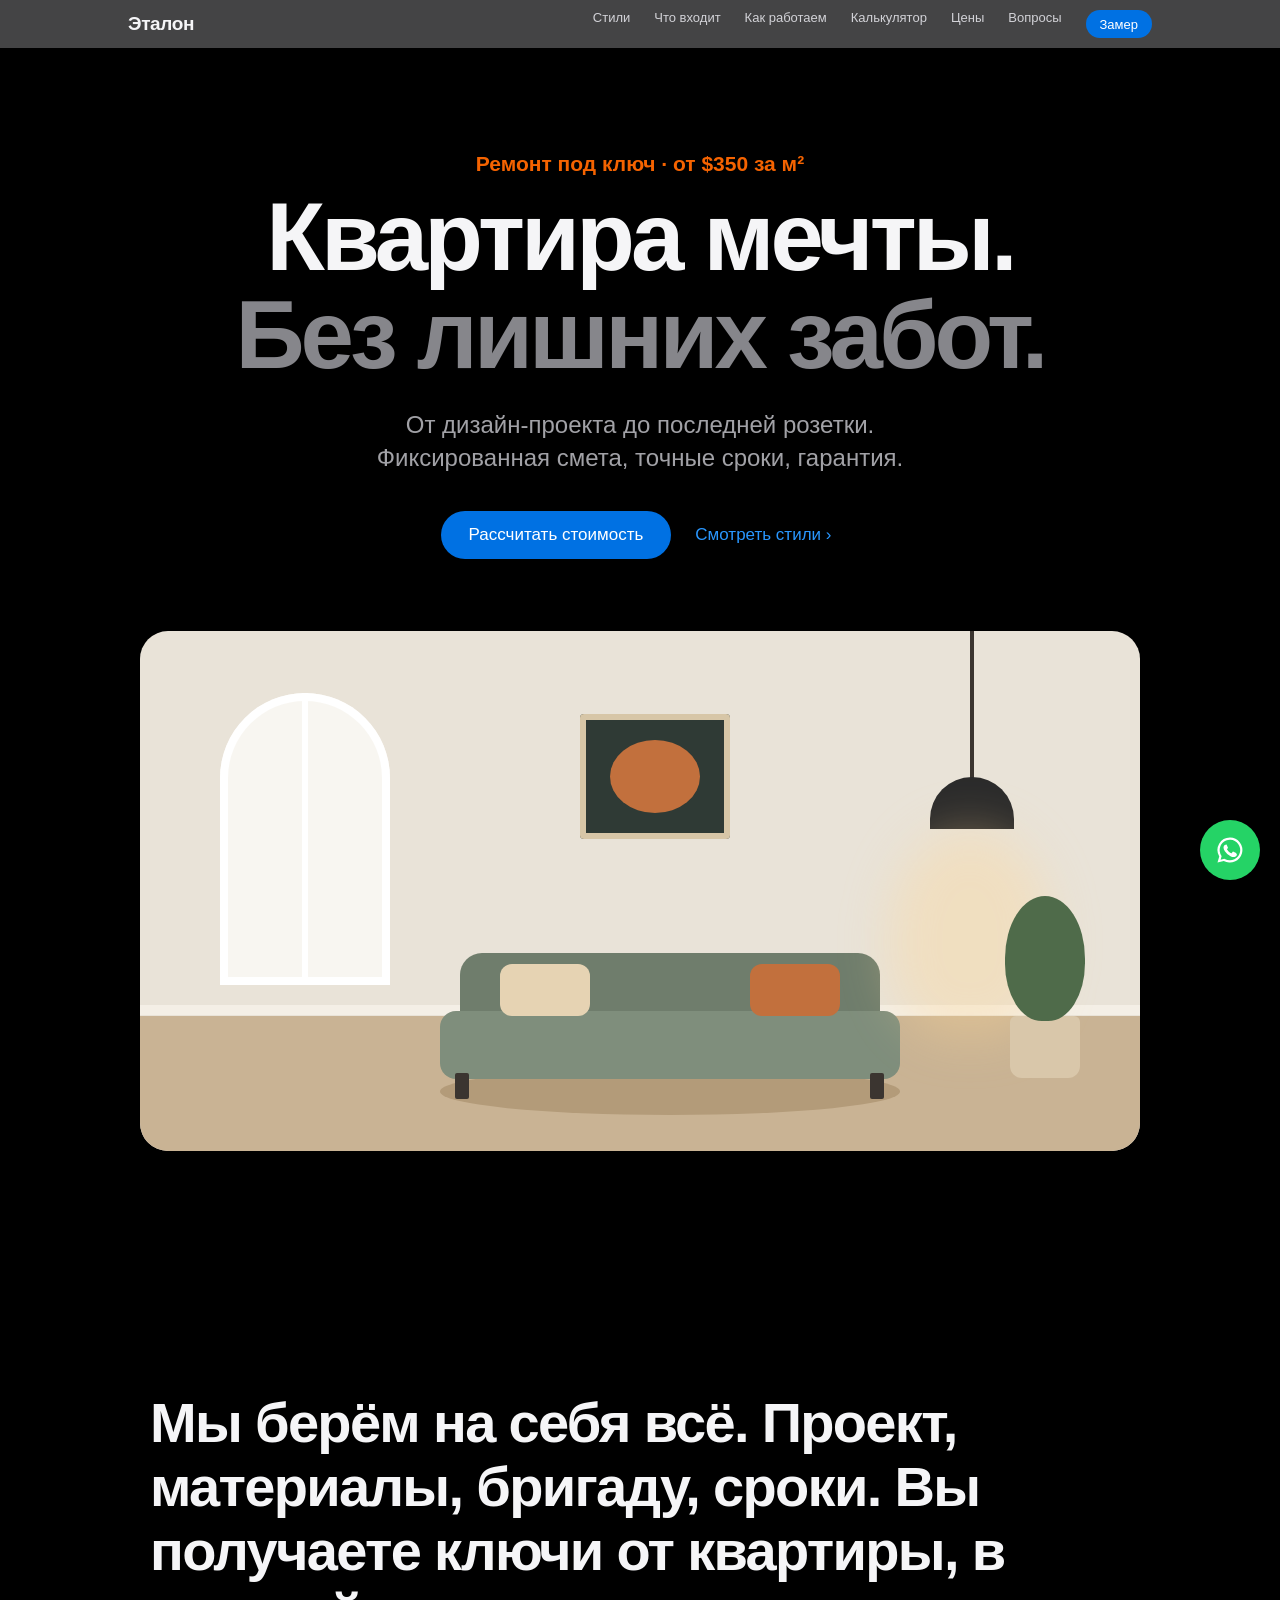
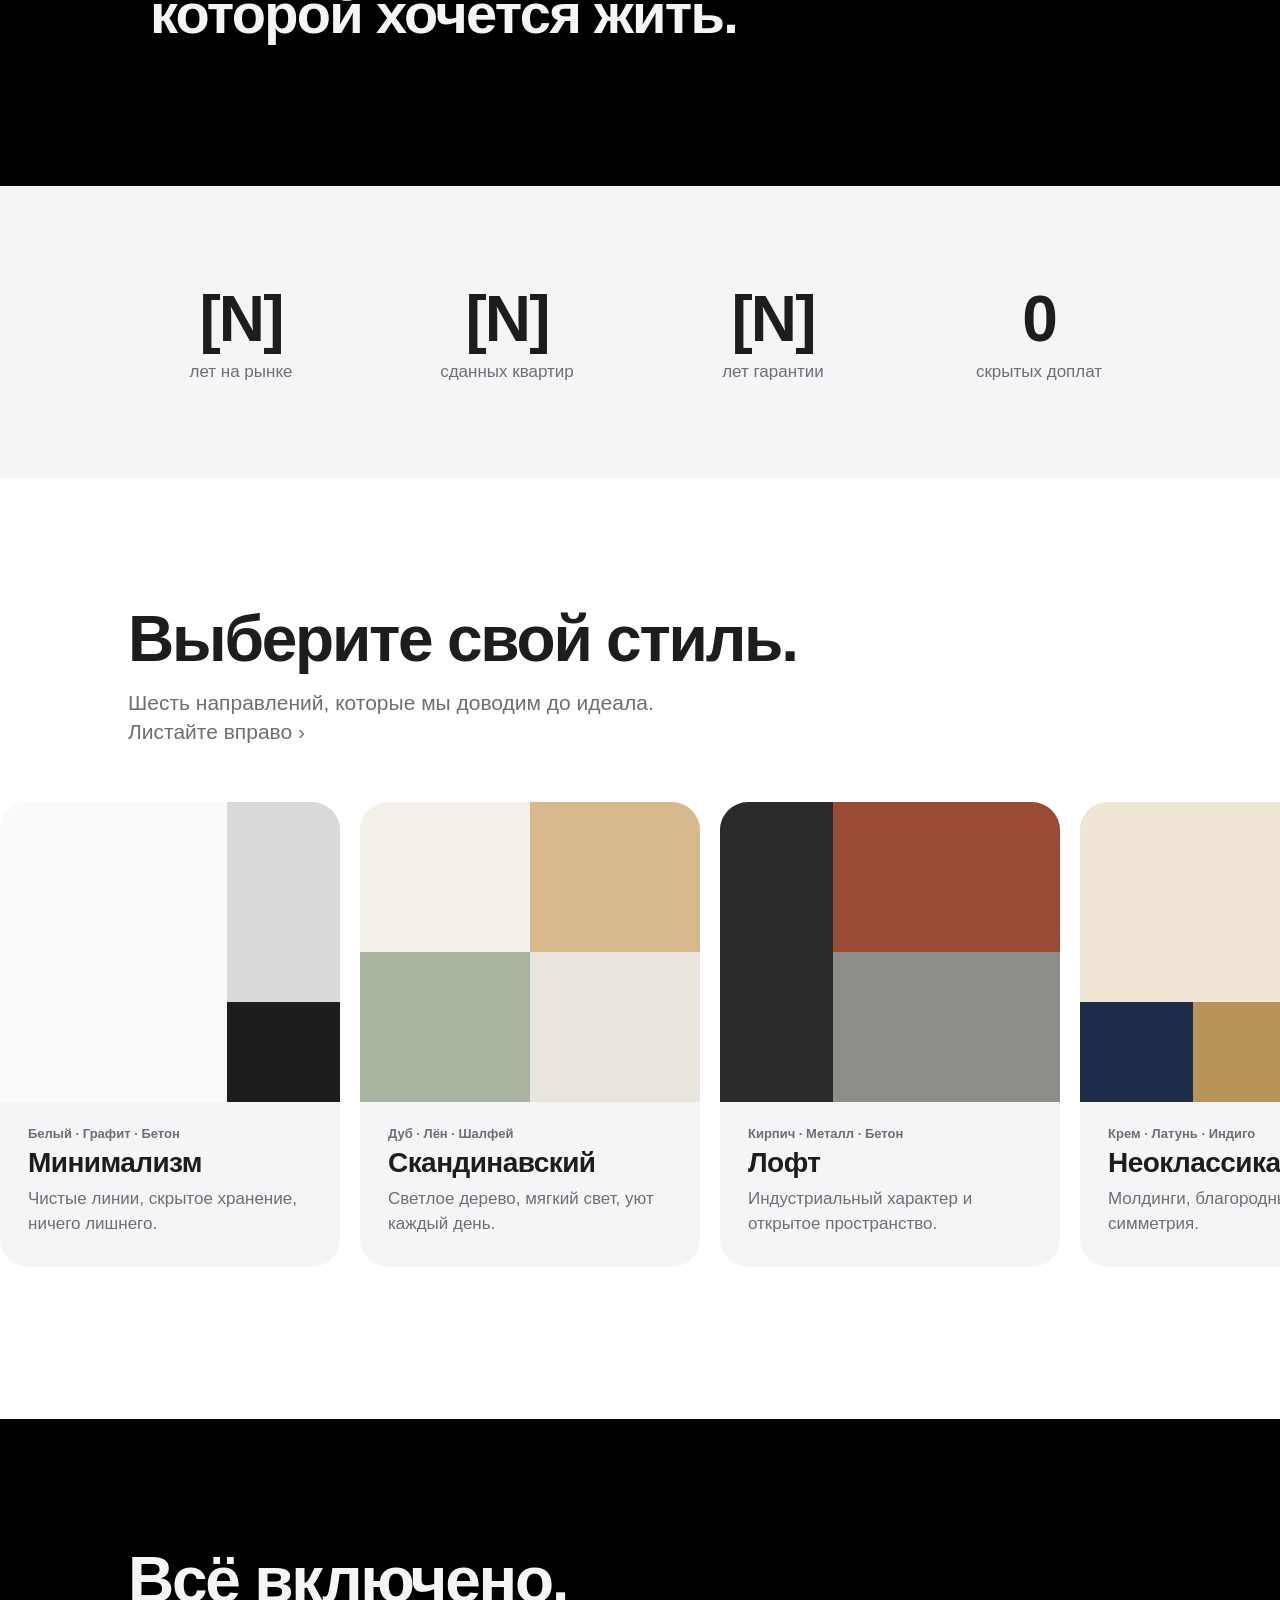
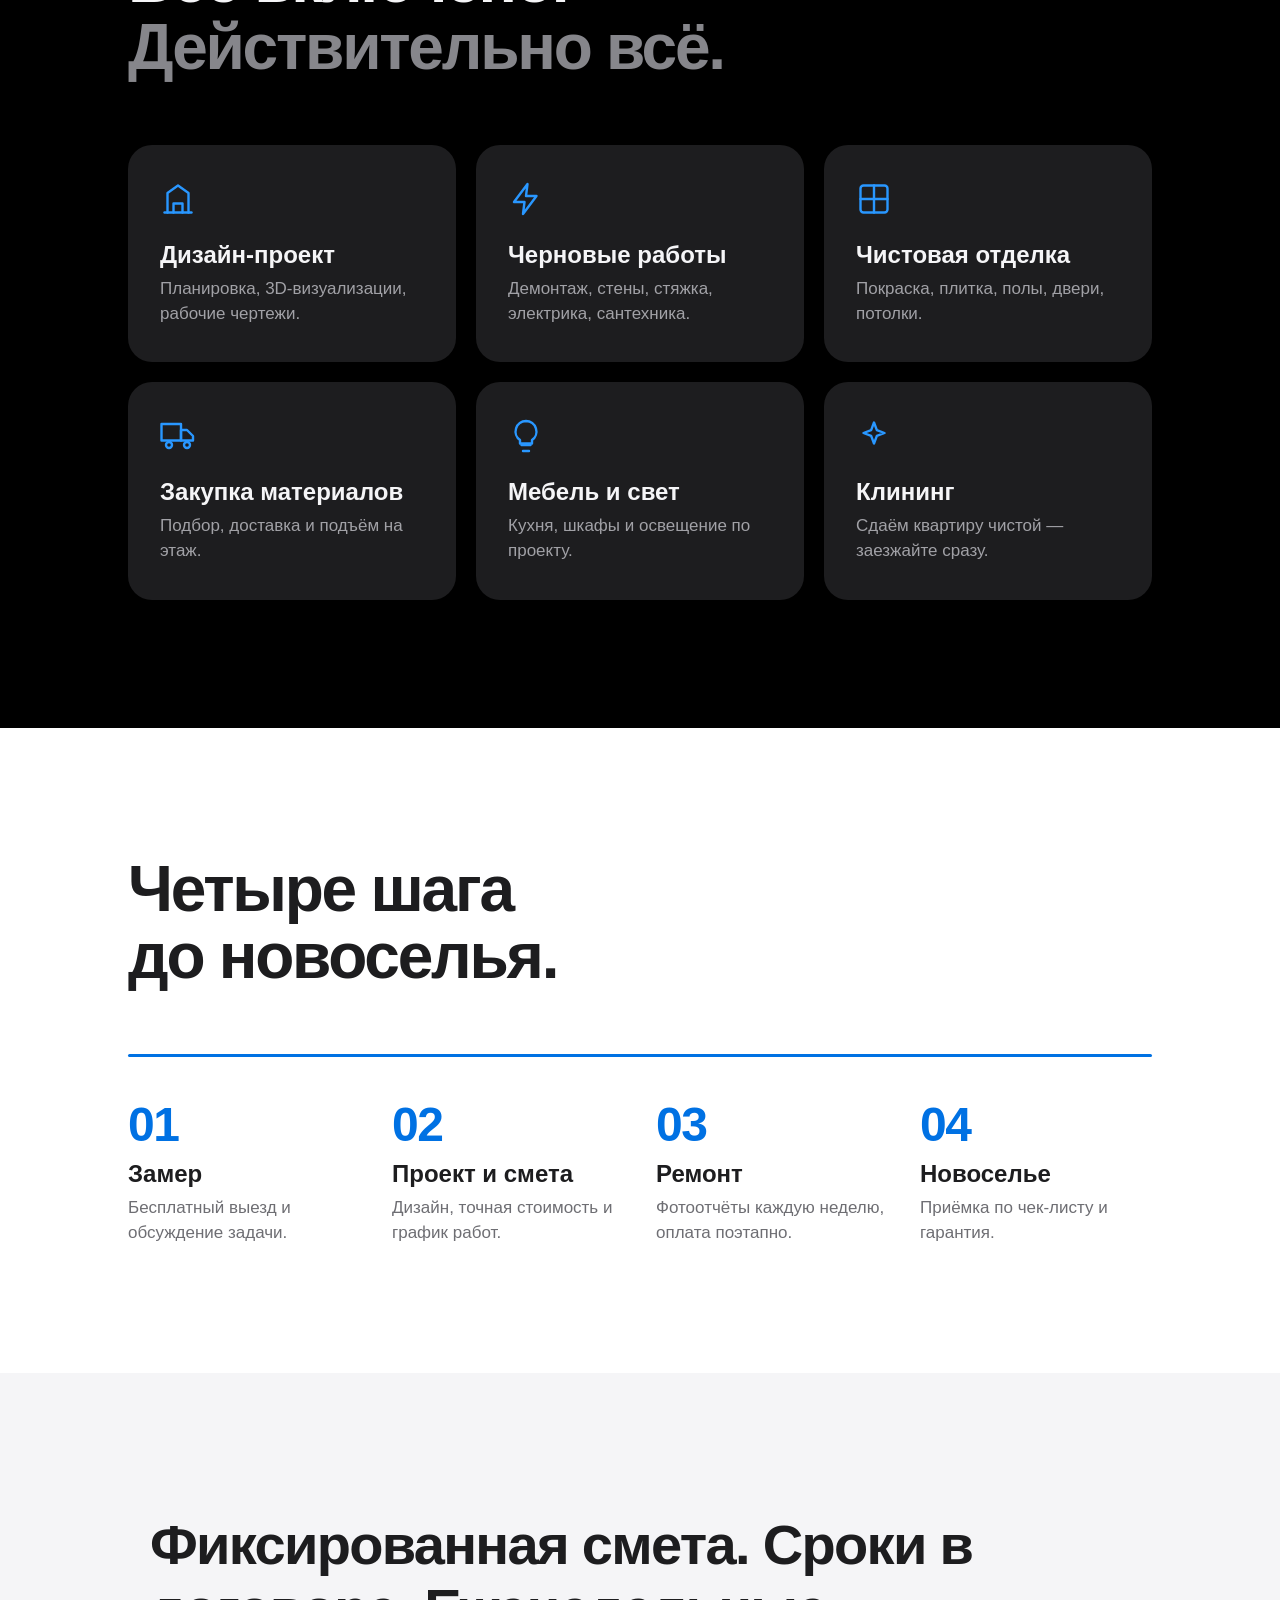
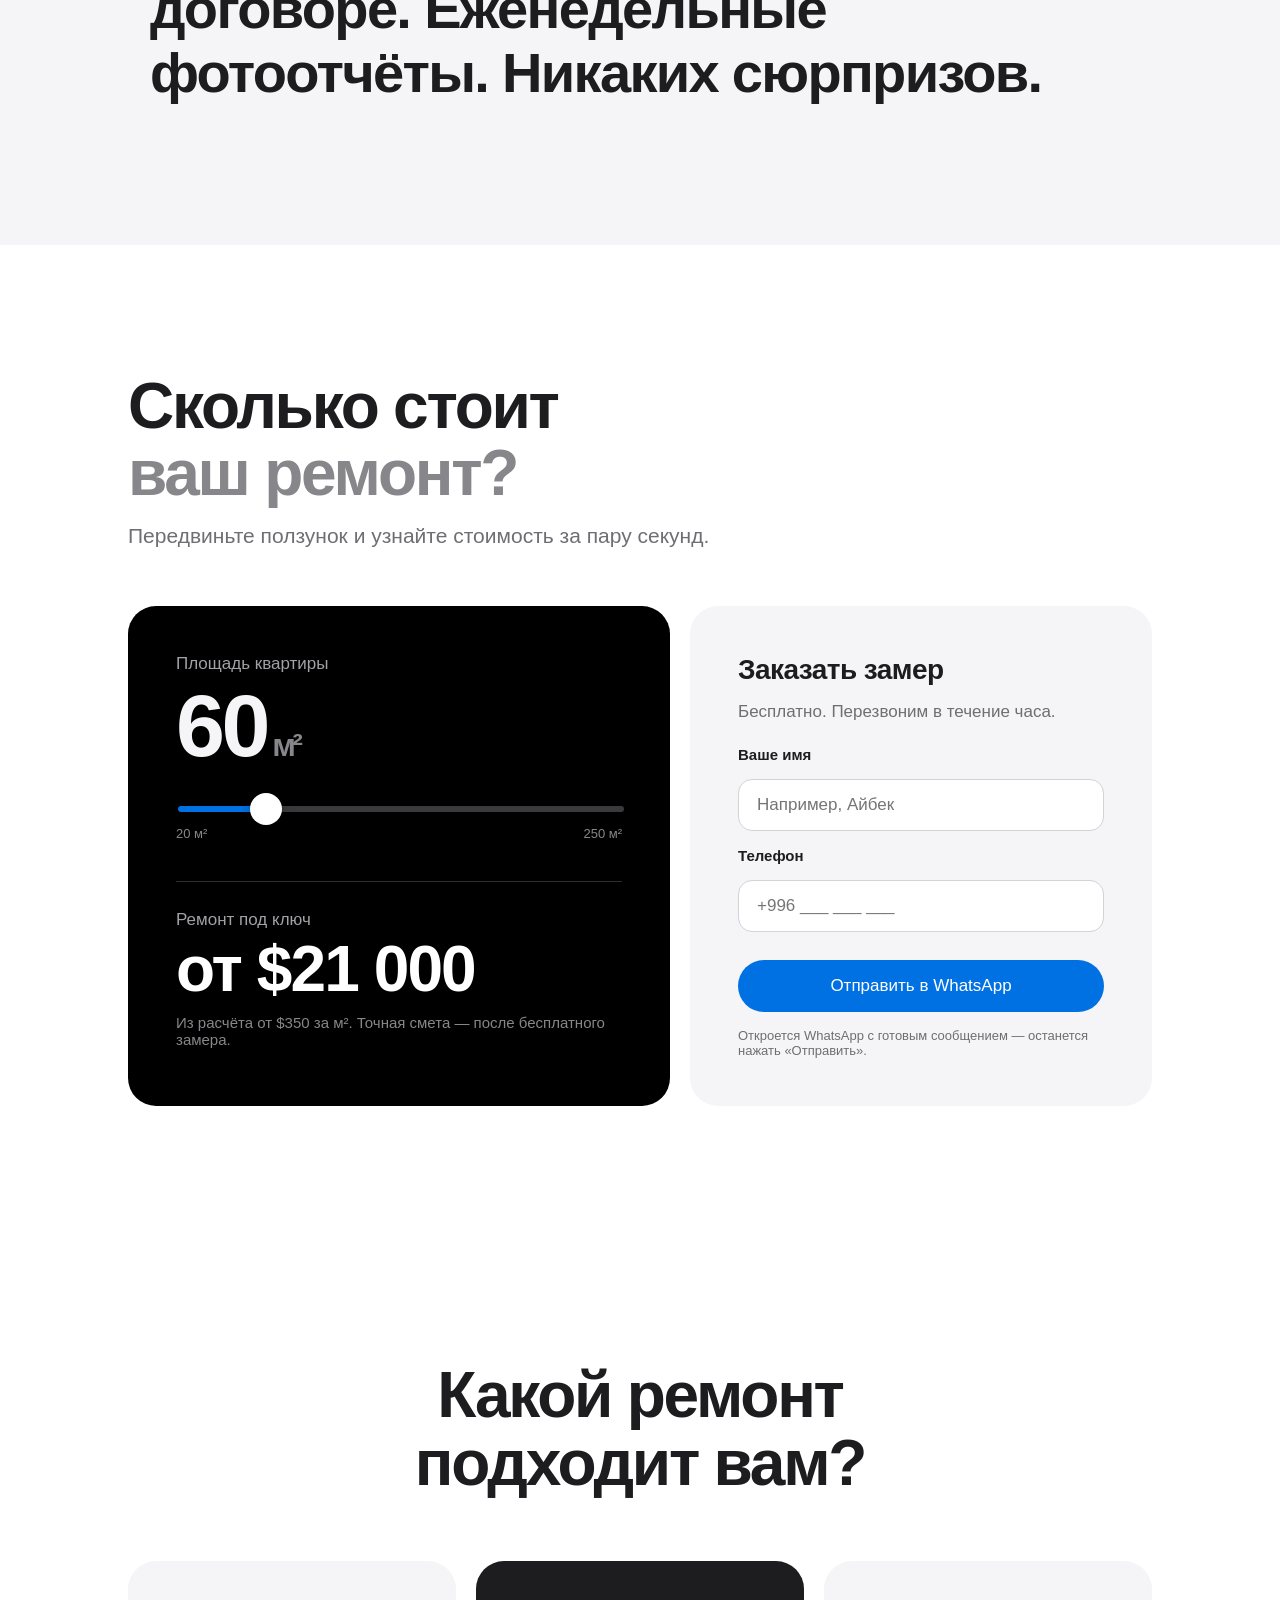
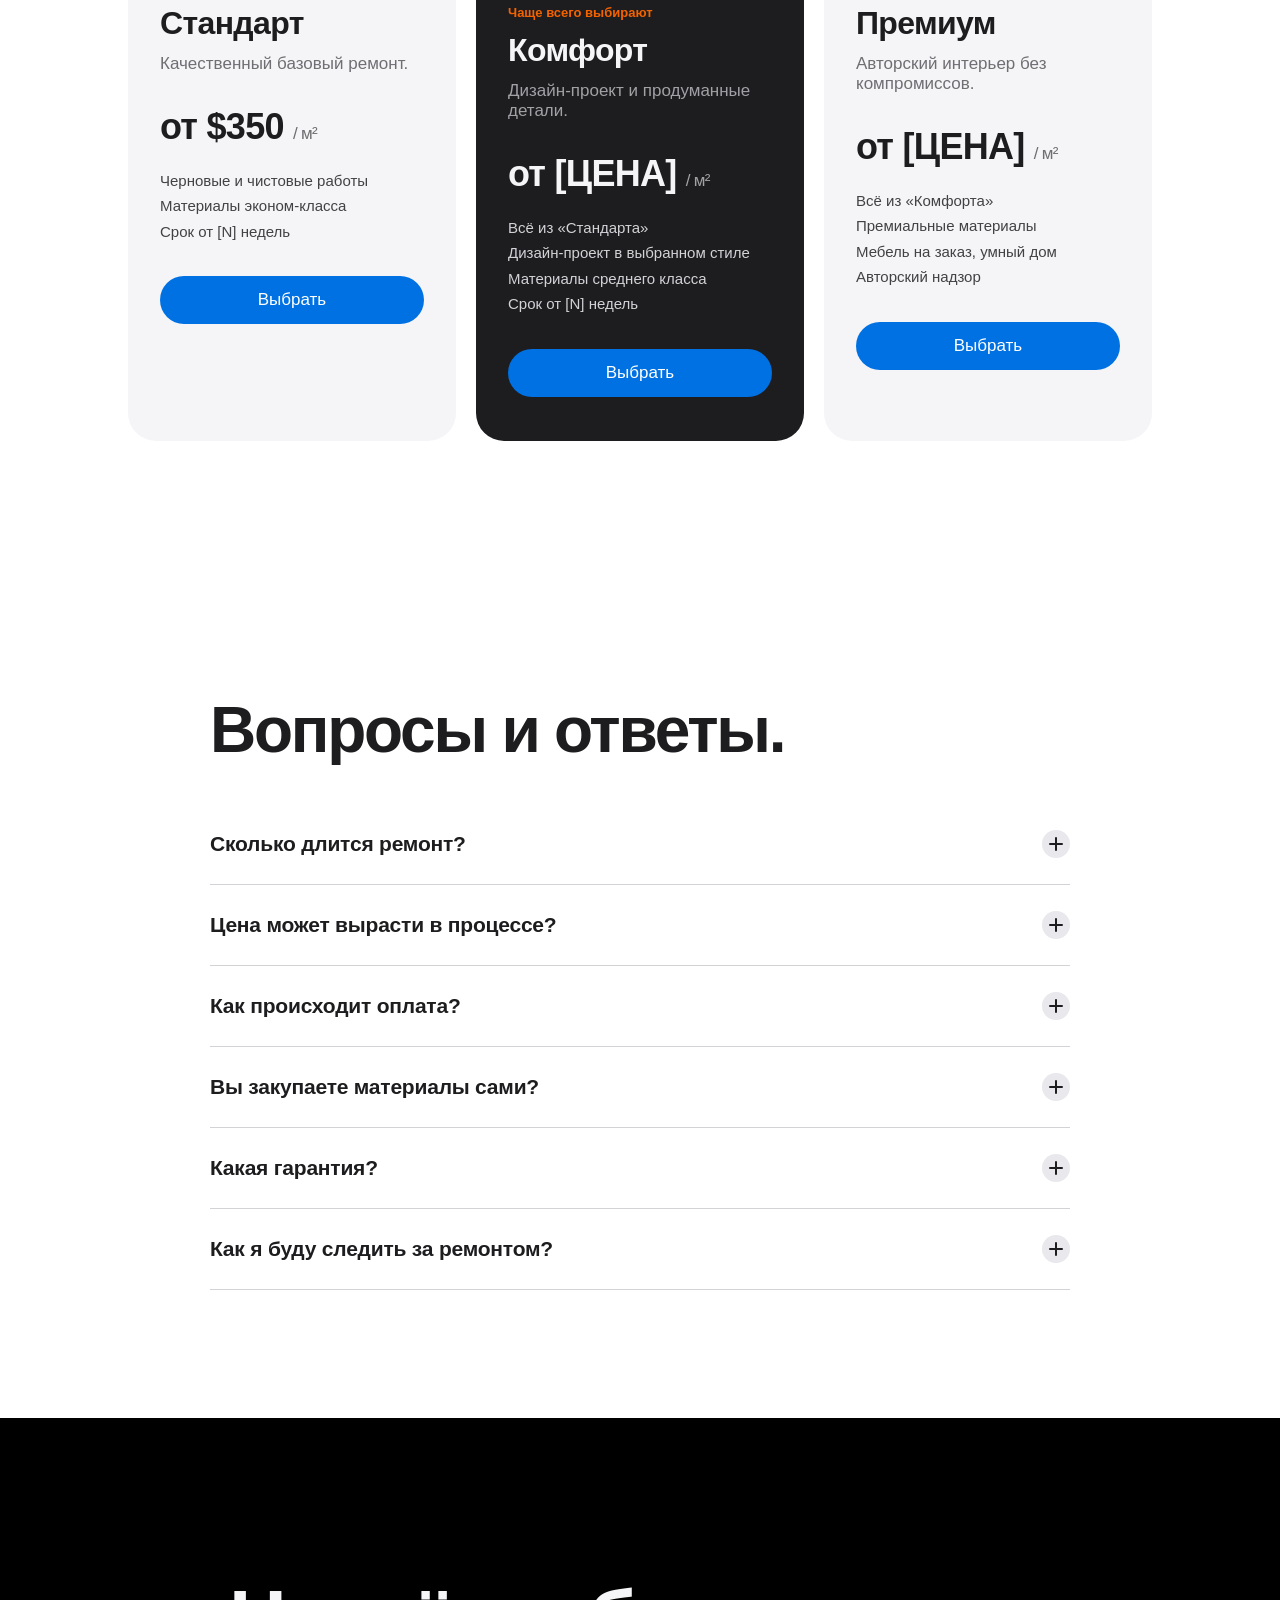
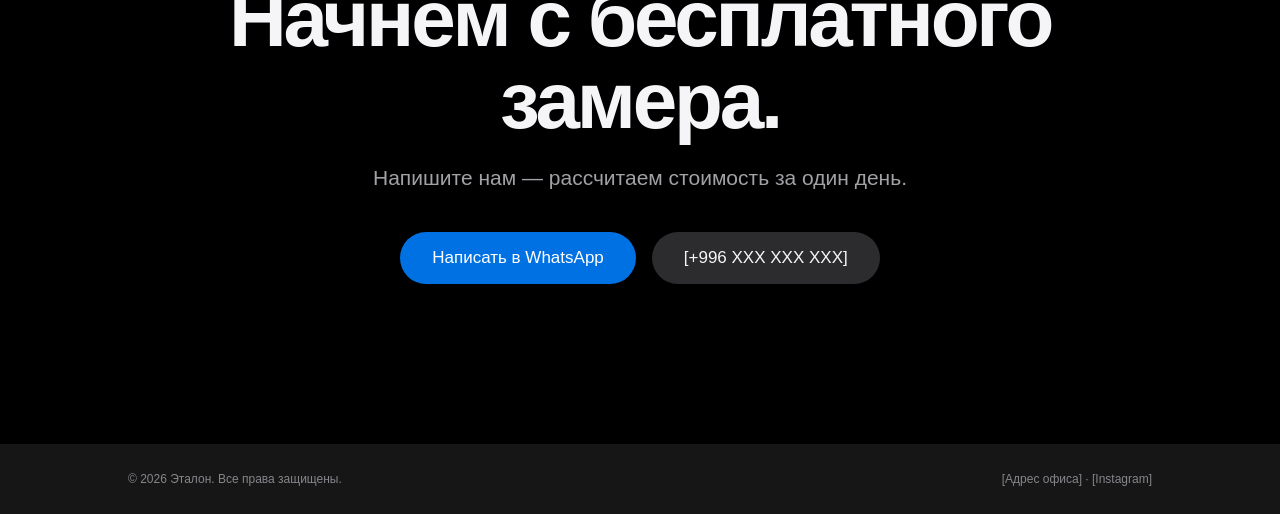
==== index.html @ add1a569 "Калькулятор, заявка в WhatsApp, вопросы и ответы, плавающая кнопка WhatsApp Co-Authored-By: Claude O" ====
<!doctype html>
<html lang="ru">
<head>
<meta charset="utf-8">
<meta name="viewport" content="width=device-width, initial-scale=1">
<title>Эталон — ремонт квартир под ключ</title>
<meta name="description" content="Эталон — ремонт квартир под ключ: дизайн-проект, черновые и чистовые работы, закупка материалов. Фиксированная смета и гарантия.">
<meta property="og:title" content="Эталон — ремонт квартир под ключ">
<meta property="og:description" content="От дизайн-проекта до последней розетки. Фиксированная смета, точные сроки, гарантия.">
<meta property="og:type" content="website">
<meta name="theme-color" content="#000000">
<style>
body{margin:0;background:#000000}
a{color:#2997ff;text-decoration:none}a:hover{color:#5eb0ff;text-decoration:underline}
html{scroll-behavior:smooth}
@keyframes fadeUp{from{opacity:0;transform:translateY(40px)}to{opacity:1;transform:none}}
@keyframes fadeIn{from{opacity:0}to{opacity:1}}
@keyframes pop{0%{opacity:0;transform:translateY(60px) scale(.9)}100%{opacity:1;transform:none}}
@keyframes drop{0%{opacity:0;transform:translateY(-80px)}100%{opacity:1;transform:none}}
@keyframes glow{0%,100%{opacity:.55}50%{opacity:.9}}
@keyframes sway{0%,100%{transform:rotate(-2deg)}50%{transform:rotate(2deg)}}
@keyframes roomZoom{from{transform:scale(.82) translateY(40px);border-radius:48px}to{transform:scale(1);border-radius:28px}}
@keyframes reveal{from{opacity:0;transform:translateY(60px)}to{opacity:1;transform:none}}
@keyframes ink{from{color:#3a3a3c}to{color:#f5f5f7}}
@keyframes inkLight{from{color:#d2d2d7}to{color:#1d1d1f}}
@keyframes line{from{transform:scaleX(0)}to{transform:scaleX(1)}}
@keyframes zoomText{from{transform:scale(.7);opacity:0}to{transform:scale(1);opacity:1}}
@keyframes slideIn{from{opacity:0;transform:translateX(120px)}to{opacity:1;transform:none}}
.nav-in{animation:fadeIn 1s ease both}
.hero-in{animation:fadeUp 1.1s cubic-bezier(.2,.7,.2,1) both}
.pop{animation:pop 1.1s cubic-bezier(.2,.8,.2,1) both}
.drop{animation:drop 1.2s cubic-bezier(.2,.8,.2,1) both}
.d1{animation-delay:.1s}.d2{animation-delay:.25s}.d3{animation-delay:.4s}.d4{animation-delay:.55s}.d5{animation-delay:.75s}.d6{animation-delay:.95s}.d7{animation-delay:1.15s}.d8{animation-delay:1.35s}.d9{animation-delay:1.55s}
.lamp-light{animation:glow 4s ease-in-out 2s infinite}
.leaf{transform-origin:bottom center;animation:sway 5s ease-in-out infinite}
.card{transition:transform .5s cubic-bezier(.2,.7,.2,1),box-shadow .5s}
.card:hover{transform:translateY(-8px) scale(1.015);box-shadow:0 24px 60px rgba(0,0,0,.12)}
.btn{transition:transform .25s ease,background-color .25s ease}
.btn:hover{transform:scale(1.05);text-decoration:none}
.btn:active{transform:scale(.96)}
.carousel{scroll-snap-type:x mandatory;scrollbar-width:none}
.carousel::-webkit-scrollbar{display:none}
.carousel>div{scroll-snap-align:start}
@supports (animation-timeline: view()){
.reveal{animation:reveal linear both;animation-timeline:view();animation-range:entry 0% entry 40%}
.reveal-2{animation:reveal linear both;animation-timeline:view();animation-range:entry 5% entry 50%}
.reveal-3{animation:reveal linear both;animation-timeline:view();animation-range:entry 10% entry 60%}
.room{animation:roomZoom linear both;animation-timeline:view();animation-range:entry 0% entry 80%}
@media (max-width: 700px){.reveal,.reveal-2,.reveal-3{animation-range:entry 0% entry 30%}}
.ink{animation:ink linear both;animation-timeline:view();animation-range:cover 25% cover 45%}
.ink-light{animation:inkLight linear both;animation-timeline:view();animation-range:cover 25% cover 45%}
.draw{transform-origin:left center;animation:line linear both;animation-timeline:view();animation-range:entry 20% cover 50%}
.zoom{animation:zoomText linear both;animation-timeline:view();animation-range:entry 0% cover 40%}
.slide{animation:slideIn linear both;animation-timeline:view(inline);animation-range:entry 0% entry 100%}
}

.calc-range{-webkit-appearance:none;appearance:none;width:100%;height:6px;border-radius:3px;background:#d2d2d7;outline:none}
.calc-range::-webkit-slider-thumb{-webkit-appearance:none;width:32px;height:32px;border-radius:50%;background:#ffffff;box-shadow:0 2px 10px rgba(0,0,0,.25);cursor:pointer}
.calc-range::-moz-range-thumb{width:32px;height:32px;border:none;border-radius:50%;background:#ffffff;box-shadow:0 2px 10px rgba(0,0,0,.25);cursor:pointer}
.field{width:100%;box-sizing:border-box;min-height:52px;padding:0 18px;border:1px solid #d2d2d7;border-radius:14px;font:inherit;font-size:17px;background:#ffffff;color:#1d1d1f;transition:border-color .2s,box-shadow .2s}
.field:focus{outline:none;border-color:#0071e3;box-shadow:0 0 0 4px rgba(0,113,227,.15)}
.num{display:inline-block;transition:transform .25s cubic-bezier(.2,.7,.2,1)}
.num.bump{transform:scale(1.06)}
details.faq{border-bottom:1px solid #d2d2d7}
details.faq summary{list-style:none;cursor:pointer;display:flex;justify-content:space-between;align-items:center;gap:16px;padding:26px 0;font-size:21px;font-weight:600;letter-spacing:-0.01em}
details.faq summary::-webkit-details-marker{display:none}
details.faq summary .plus{flex:0 0 auto;width:28px;height:28px;border-radius:50%;background:#e8e8ed;display:flex;align-items:center;justify-content:center;transition:transform .35s cubic-bezier(.2,.7,.2,1),background-color .35s}
details.faq[open] summary .plus{transform:rotate(45deg);background:#0071e3;color:#ffffff}
details.faq .answer{padding:0 0 26px;font-size:17px;line-height:1.55;color:#6e6e73;max-width:760px;animation:fadeUp .45s cubic-bezier(.2,.7,.2,1) both}
@keyframes pulse{0%{box-shadow:0 0 0 0 rgba(37,211,102,.5)}70%{box-shadow:0 0 0 18px rgba(37,211,102,0)}100%{box-shadow:0 0 0 0 rgba(37,211,102,0)}}
.wa-float{position:fixed;right:20px;bottom:20px;z-index:50;width:60px;height:60px;border-radius:50%;background:#25d366;display:flex;align-items:center;justify-content:center;box-shadow:0 8px 24px rgba(0,0,0,.25);animation:pulse 2.4s infinite,fadeUp .8s 1.5s both;transition:transform .25s}
.wa-float:hover{transform:scale(1.08)}
@media (prefers-reduced-motion: reduce){*{animation:none !important;transition:none !important}}
</style>
</head>
<body>
<div style="font-family: -apple-system, BlinkMacSystemFont, 'SF Pro Display', 'Helvetica Neue', sans-serif; color: #1d1d1f; background: #ffffff; -webkit-font-smoothing: antialiased; overflow-x: hidden">

<nav class="nav-in" style="position: sticky; top: 0; z-index: 10; background: rgba(22,22,23,0.8); backdrop-filter: saturate(180%) blur(20px)">
<div style="max-width: 1024px; margin: 0 auto; padding: 0 22px; min-height: 48px; display: flex; flex-wrap: wrap; align-items: center; justify-content: space-between; gap: 12px">
<a href="#top" style="font-size: 19px; font-weight: 600; letter-spacing: -0.02em; color: #f5f5f7">Эталон</a>
<div style="display: flex; flex-wrap: wrap; gap: 24px; font-size: 13px">
<a href="#styles" style="color: #d2d2d7">Стили</a>
<a href="#included" style="color: #d2d2d7">Что входит</a>
<a href="#process" style="color: #d2d2d7">Как работаем</a>
<a href="#calc" style="color: #d2d2d7">Калькулятор</a>
<a href="#prices" style="color: #d2d2d7">Цены</a>
<a href="#faq" style="color: #d2d2d7">Вопросы</a>
<a class="btn" href="#contact" style="display: inline-flex; align-items: center; min-height: 28px; padding: 0 14px; border-radius: 980px; background: #0071e3; color: #ffffff">Замер</a>
</div>
</div>
</nav>

<section id="top" style="background: #000000; color: #f5f5f7; text-align: center; padding: 104px 22px 120px">
<p class="hero-in d1" style="margin: 0 0 12px; font-size: 21px; font-weight: 600; color: #f56300">Ремонт под ключ · от $350 за м²</p>
<h1 class="hero-in d2" style="margin: 0 auto; max-width: 960px; font-size: clamp(48px, 9vw, 96px); line-height: 1.02; font-weight: 700; letter-spacing: -0.04em">Квартира мечты.<br><span style="color: #86868b">Без лишних забот.</span></h1>
<p class="hero-in d3" style="margin: 24px auto 0; max-width: 640px; font-size: clamp(19px, 2.4vw, 24px); line-height: 1.4; color: #a1a1a6">От дизайн-проекта до последней розетки. Фиксированная смета, точные сроки, гарантия.</p>
<div class="hero-in d4" style="display: flex; flex-wrap: wrap; justify-content: center; gap: 16px; margin-top: 36px">
<a class="btn" href="#contact" style="display: inline-flex; align-items: center; min-height: 48px; padding: 0 28px; border-radius: 980px; background: #0071e3; color: #ffffff; font-size: 17px">Рассчитать стоимость</a>
<a href="#styles" style="display: inline-flex; align-items: center; min-height: 48px; padding: 0 8px; font-size: 17px">Смотреть стили ›</a>
</div>

<div class="room" style="position: relative; max-width: 1000px; height: clamp(300px, 46vw, 520px); margin: 72px auto 0; border-radius: 28px; overflow: hidden; background: #e9e3d8">
<div class="pop d3" style="position: absolute; left: 0; right: 0; bottom: 0; height: 26%; background: #c9b394"></div>
<div class="pop d4" style="position: absolute; left: 0; right: 0; bottom: 26%; height: 2%; background: #f4efe6"></div>
<div class="drop d4" style="position: absolute; left: 8%; top: 12%; width: 17%; height: 56%; border-radius: 999px 999px 6px 6px; background: #f8f6f1; box-shadow: inset 0 0 0 8px #ffffff"></div>
<div class="drop d5" style="position: absolute; left: 16.2%; top: 12%; width: 0.6%; height: 56%; background: #ffffff"></div>
<div class="drop d6" style="position: absolute; left: 44%; top: 16%; width: 15%; height: 24%; border-radius: 4px; background: #2f3a35; box-shadow: inset 0 0 0 6px #d7c6a7"></div>
<div class="drop d7" style="position: absolute; left: 47%; top: 21%; width: 9%; height: 14%; border-radius: 50%; background: #c2703d"></div>
<div class="pop d6" style="position: absolute; left: 30%; bottom: 7%; width: 46%; height: 9%; border-radius: 50%; background: #b39b79"></div>
<div class="pop d7" style="position: absolute; left: 32%; bottom: 18%; width: 42%; height: 20%; border-radius: 22px 22px 8px 8px; background: #6f7d6c"></div>
<div class="pop d8" style="position: absolute; left: 30%; bottom: 14%; width: 46%; height: 13%; border-radius: 16px; background: #7f8e7c"></div>
<div class="pop d8" style="position: absolute; left: 31.5%; bottom: 10%; width: 1.4%; height: 5%; border-radius: 2px; background: #3b3530"></div>
<div class="pop d8" style="position: absolute; left: 73%; bottom: 10%; width: 1.4%; height: 5%; border-radius: 2px; background: #3b3530"></div>
<div class="pop d9" style="position: absolute; left: 36%; bottom: 26%; width: 9%; height: 10%; border-radius: 12px; background: #e6d3b3"></div>
<div class="pop d9" style="position: absolute; left: 61%; bottom: 26%; width: 9%; height: 10%; border-radius: 12px; background: #c2703d"></div>
<div class="drop d6" style="position: absolute; left: 83%; top: 0; width: 0.4%; height: 30%; background: #3b3530"></div>
<div class="drop d7" style="position: absolute; left: 79%; top: 28%; width: 8.4%; height: 10%; border-radius: 999px 999px 4px 4px; background: #2b2b2b"></div>
<div class="lamp-light" style="position: absolute; left: 75%; top: 38%; width: 16%; height: 40%; border-radius: 50% 50% 40% 40%; background: rgba(255,214,150,0.35); filter: blur(24px)"></div>
<div class="pop d9" style="position: absolute; left: 87%; bottom: 14%; width: 7%; height: 12%; border-radius: 6px 6px 12px 12px; background: #d9c7aa"></div>
<div class="leaf" style="position: absolute; left: 86.5%; bottom: 25%; width: 8%; height: 24%"><div class="pop d9" style="width: 100%; height: 100%; border-radius: 50% 50% 46% 46%; background: #4f6b4a"></div></div>
</div>
</section>

<section style="background: #000000; padding: 120px 22px 140px">
<p style="margin: 0 auto; max-width: 980px; font-size: clamp(32px, 4.6vw, 56px); line-height: 1.14; font-weight: 700; letter-spacing: -0.03em"><span class="ink" style="color: #f5f5f7">Мы берём на себя всё. </span><span class="ink" style="color: #f5f5f7">Проект, материалы, бригаду, сроки. </span><span class="ink" style="color: #f5f5f7">Вы получаете ключи </span><span class="ink" style="color: #f5f5f7">от квартиры, в которой хочется жить.</span></p>
</section>

<section style="background: #f5f5f7; padding: 96px 22px">
<div style="max-width: 1024px; margin: 0 auto; display: grid; grid-template-columns: repeat(auto-fit, minmax(200px, 1fr)); gap: 40px; text-align: center">
<div class="zoom"><p style="margin: 0; font-size: 64px; font-weight: 700; letter-spacing: -0.03em">[N]</p><p style="margin: 6px 0 0; font-size: 17px; color: #6e6e73">лет на рынке</p></div>
<div class="zoom"><p style="margin: 0; font-size: 64px; font-weight: 700; letter-spacing: -0.03em">[N]</p><p style="margin: 6px 0 0; font-size: 17px; color: #6e6e73">сданных квартир</p></div>
<div class="zoom"><p style="margin: 0; font-size: 64px; font-weight: 700; letter-spacing: -0.03em">[N]</p><p style="margin: 6px 0 0; font-size: 17px; color: #6e6e73">лет гарантии</p></div>
<div class="zoom"><p style="margin: 0; font-size: 64px; font-weight: 700; letter-spacing: -0.03em">0</p><p style="margin: 6px 0 0; font-size: 17px; color: #6e6e73">скрытых доплат</p></div>
</div>
</section>

<section id="styles" style="padding: 128px 0 120px; background: #ffffff">
<div style="max-width: 1024px; margin: 0 auto; padding: 0 22px">
<h2 class="reveal" style="margin: 0; font-size: clamp(40px, 6vw, 64px); line-height: 1.05; font-weight: 700; letter-spacing: -0.035em">Выберите свой стиль.</h2>
<p class="reveal-2" style="margin: 14px 0 0; max-width: 620px; font-size: 21px; line-height: 1.4; color: #6e6e73">Шесть направлений, которые мы доводим до идеала. Листайте вправо ›</p>
</div>
<div class="carousel" style="margin-top: 48px; display: flex; gap: 20px; overflow-x: auto; padding: 8px max(22px, calc((100% - 980px) / 2)) 32px">
<div class="card slide" style="flex: 0 0 min(340px, 82vw); border-radius: 28px; background: #f5f5f7; overflow: hidden"><div style="height: 300px; display: grid; grid-template-columns: 2fr 1fr; grid-template-rows: 2fr 1fr"><div style="background: #fafafa; grid-row: span 2"></div><div style="background: #d9d9d9"></div><div style="background: #1d1d1f"></div></div><div style="padding: 24px 28px 30px"><p style="margin: 0; font-size: 13px; font-weight: 600; color: #6e6e73">Белый · Графит · Бетон</p><h3 style="margin: 6px 0 0; font-size: 28px; font-weight: 700; letter-spacing: -0.02em">Минимализм</h3><p style="margin: 8px 0 0; font-size: 17px; line-height: 1.45; color: #6e6e73">Чистые линии, скрытое хранение, ничего лишнего.</p></div></div>
<div class="card slide" style="flex: 0 0 min(340px, 82vw); border-radius: 28px; background: #f5f5f7; overflow: hidden"><div style="height: 300px; display: grid; grid-template-columns: 1fr 1fr; grid-template-rows: 1fr 1fr"><div style="background: #f4f1ea"></div><div style="background: #d8b98e"></div><div style="background: #a9b5a0"></div><div style="background: #e9e4dc"></div></div><div style="padding: 24px 28px 30px"><p style="margin: 0; font-size: 13px; font-weight: 600; color: #6e6e73">Дуб · Лён · Шалфей</p><h3 style="margin: 6px 0 0; font-size: 28px; font-weight: 700; letter-spacing: -0.02em">Скандинавский</h3><p style="margin: 8px 0 0; font-size: 17px; line-height: 1.45; color: #6e6e73">Светлое дерево, мягкий свет, уют каждый день.</p></div></div>
<div class="card slide" style="flex: 0 0 min(340px, 82vw); border-radius: 28px; background: #f5f5f7; overflow: hidden"><div style="height: 300px; display: grid; grid-template-columns: 1fr 2fr; grid-template-rows: 1fr 1fr"><div style="background: #2b2b2b; grid-row: span 2"></div><div style="background: #9a4b34"></div><div style="background: #8e8c87"></div></div><div style="padding: 24px 28px 30px"><p style="margin: 0; font-size: 13px; font-weight: 600; color: #6e6e73">Кирпич · Металл · Бетон</p><h3 style="margin: 6px 0 0; font-size: 28px; font-weight: 700; letter-spacing: -0.02em">Лофт</h3><p style="margin: 8px 0 0; font-size: 17px; line-height: 1.45; color: #6e6e73">Индустриальный характер и открытое пространство.</p></div></div>
<div class="card slide" style="flex: 0 0 min(340px, 82vw); border-radius: 28px; background: #f5f5f7; overflow: hidden"><div style="height: 300px; display: grid; grid-template-columns: 1fr 1fr 1fr; grid-template-rows: 2fr 1fr"><div style="background: #efe6d6; grid-column: span 3"></div><div style="background: #1f2d4a"></div><div style="background: #b8935a"></div><div style="background: #d8cbb6"></div></div><div style="padding: 24px 28px 30px"><p style="margin: 0; font-size: 13px; font-weight: 600; color: #6e6e73">Крем · Латунь · Индиго</p><h3 style="margin: 6px 0 0; font-size: 28px; font-weight: 700; letter-spacing: -0.02em">Неоклассика</h3><p style="margin: 8px 0 0; font-size: 17px; line-height: 1.45; color: #6e6e73">Молдинги, благородные оттенки, симметрия.</p></div></div>
<div class="card slide" style="flex: 0 0 min(340px, 82vw); border-radius: 28px; background: #f5f5f7; overflow: hidden"><div style="height: 300px; display: grid; grid-template-columns: 1fr 1fr; grid-template-rows: 1fr 2fr"><div style="background: #e7dccb"></div><div style="background: #3a3631"></div><div style="background: #7a5a3e; grid-column: span 2"></div></div><div style="padding: 24px 28px 30px"><p style="margin: 0; font-size: 13px; font-weight: 600; color: #6e6e73">Орех · Песок · Уголь</p><h3 style="margin: 6px 0 0; font-size: 28px; font-weight: 700; letter-spacing: -0.02em">Джапанди</h3><p style="margin: 8px 0 0; font-size: 17px; line-height: 1.45; color: #6e6e73">Японская сдержанность и скандинавский комфорт.</p></div></div>
<div class="card slide" style="flex: 0 0 min(340px, 82vw); border-radius: 28px; background: #f5f5f7; overflow: hidden"><div style="height: 300px; display: grid; grid-template-columns: 2fr 1fr; grid-template-rows: 1fr 1fr"><div style="background: #3d3f44"></div><div style="background: #c9673f"></div><div style="background: #f2efea; grid-column: span 2"></div></div><div style="padding: 24px 28px 30px"><p style="margin: 0; font-size: 13px; font-weight: 600; color: #6e6e73">Графит · Терракота · Молоко</p><h3 style="margin: 6px 0 0; font-size: 28px; font-weight: 700; letter-spacing: -0.02em">Современный</h3><p style="margin: 8px 0 0; font-size: 17px; line-height: 1.45; color: #6e6e73">Актуальные материалы, умный дом, акцентный свет.</p></div></div>
</div>
</section>

<section id="included" style="padding: 128px 22px; background: #000000; color: #f5f5f7">
<div style="max-width: 1024px; margin: 0 auto">
<h2 class="reveal" style="margin: 0; font-size: clamp(40px, 6vw, 64px); line-height: 1.05; font-weight: 700; letter-spacing: -0.035em">Всё включено.<br><span style="color: #86868b">Действительно всё.</span></h2>
<div style="margin-top: 64px; display: grid; grid-template-columns: repeat(auto-fit, minmax(280px, 1fr)); gap: 20px">
<div class="reveal card" style="background: #1d1d1f; border-radius: 24px; padding: 36px 32px"><svg aria-hidden="true" width="36" height="36" viewBox="0 0 24 24" fill="none" stroke="#2997ff" stroke-width="1.6" stroke-linecap="round" stroke-linejoin="round"><path d="M3 21h18"></path><path d="M5 21V8l7-5 7 5v13"></path><path d="M9 21v-6h6v6"></path></svg><h3 style="margin: 20px 0 0; font-size: 24px; font-weight: 600">Дизайн-проект</h3><p style="margin: 8px 0 0; font-size: 17px; line-height: 1.45; color: #a1a1a6">Планировка, 3D-визуализации, рабочие чертежи.</p></div>
<div class="reveal-2 card" style="background: #1d1d1f; border-radius: 24px; padding: 36px 32px"><svg aria-hidden="true" width="36" height="36" viewBox="0 0 24 24" fill="none" stroke="#2997ff" stroke-width="1.6" stroke-linecap="round" stroke-linejoin="round"><path d="M13 2L4 14h7l-1 8 9-12h-7z"></path></svg><h3 style="margin: 20px 0 0; font-size: 24px; font-weight: 600">Черновые работы</h3><p style="margin: 8px 0 0; font-size: 17px; line-height: 1.45; color: #a1a1a6">Демонтаж, стены, стяжка, электрика, сантехника.</p></div>
<div class="reveal-3 card" style="background: #1d1d1f; border-radius: 24px; padding: 36px 32px"><svg aria-hidden="true" width="36" height="36" viewBox="0 0 24 24" fill="none" stroke="#2997ff" stroke-width="1.6" stroke-linecap="round" stroke-linejoin="round"><rect x="3" y="3" width="18" height="18" rx="2"></rect><path d="M3 12h18M12 3v18"></path></svg><h3 style="margin: 20px 0 0; font-size: 24px; font-weight: 600">Чистовая отделка</h3><p style="margin: 8px 0 0; font-size: 17px; line-height: 1.45; color: #a1a1a6">Покраска, плитка, полы, двери, потолки.</p></div>
<div class="reveal card" style="background: #1d1d1f; border-radius: 24px; padding: 36px 32px"><svg aria-hidden="true" width="36" height="36" viewBox="0 0 24 24" fill="none" stroke="#2997ff" stroke-width="1.6" stroke-linecap="round" stroke-linejoin="round"><path d="M1 4h13v11H1z"></path><path d="M14 8h4l4 4v3h-8z"></path><circle cx="6" cy="18" r="2"></circle><circle cx="18" cy="18" r="2"></circle></svg><h3 style="margin: 20px 0 0; font-size: 24px; font-weight: 600">Закупка материалов</h3><p style="margin: 8px 0 0; font-size: 17px; line-height: 1.45; color: #a1a1a6">Подбор, доставка и подъём на этаж.</p></div>
<div class="reveal-2 card" style="background: #1d1d1f; border-radius: 24px; padding: 36px 32px"><svg aria-hidden="true" width="36" height="36" viewBox="0 0 24 24" fill="none" stroke="#2997ff" stroke-width="1.6" stroke-linecap="round" stroke-linejoin="round"><path d="M9 18h6M10 22h4"></path><path d="M12 2a7 7 0 0 0-4 12.7V17h8v-2.3A7 7 0 0 0 12 2z"></path></svg><h3 style="margin: 20px 0 0; font-size: 24px; font-weight: 600">Мебель и свет</h3><p style="margin: 8px 0 0; font-size: 17px; line-height: 1.45; color: #a1a1a6">Кухня, шкафы и освещение по проекту.</p></div>
<div class="reveal-3 card" style="background: #1d1d1f; border-radius: 24px; padding: 36px 32px"><svg aria-hidden="true" width="36" height="36" viewBox="0 0 24 24" fill="none" stroke="#2997ff" stroke-width="1.6" stroke-linecap="round" stroke-linejoin="round"><path d="M12 3l1.9 5.1L19 10l-5.1 1.9L12 17l-1.9-5.1L5 10l5.1-1.9z"></path></svg><h3 style="margin: 20px 0 0; font-size: 24px; font-weight: 600">Клининг</h3><p style="margin: 8px 0 0; font-size: 17px; line-height: 1.45; color: #a1a1a6">Сдаём квартиру чистой — заезжайте сразу.</p></div>
</div>
</div>
</section>

<section id="process" style="padding: 128px 22px; background: #ffffff">
<div style="max-width: 1024px; margin: 0 auto">
<h2 class="reveal" style="margin: 0; font-size: clamp(40px, 6vw, 64px); line-height: 1.05; font-weight: 700; letter-spacing: -0.035em">Четыре шага<br>до новоселья.</h2>
<div class="draw" style="margin-top: 64px; height: 3px; border-radius: 2px; background: #0071e3"></div>
<div style="margin-top: 40px; display: grid; grid-template-columns: repeat(auto-fit, minmax(210px, 1fr)); gap: 32px">
<div class="reveal"><p style="margin: 0; font-size: 48px; font-weight: 700; letter-spacing: -0.03em; color: #0071e3">01</p><h3 style="margin: 8px 0 0; font-size: 24px; font-weight: 600">Замер</h3><p style="margin: 8px 0 0; font-size: 17px; line-height: 1.45; color: #6e6e73">Бесплатный выезд и обсуждение задачи.</p></div>
<div class="reveal-2"><p style="margin: 0; font-size: 48px; font-weight: 700; letter-spacing: -0.03em; color: #0071e3">02</p><h3 style="margin: 8px 0 0; font-size: 24px; font-weight: 600">Проект и смета</h3><p style="margin: 8px 0 0; font-size: 17px; line-height: 1.45; color: #6e6e73">Дизайн, точная стоимость и график работ.</p></div>
<div class="reveal-3"><p style="margin: 0; font-size: 48px; font-weight: 700; letter-spacing: -0.03em; color: #0071e3">03</p><h3 style="margin: 8px 0 0; font-size: 24px; font-weight: 600">Ремонт</h3><p style="margin: 8px 0 0; font-size: 17px; line-height: 1.45; color: #6e6e73">Фотоотчёты каждую неделю, оплата поэтапно.</p></div>
<div class="reveal-3"><p style="margin: 0; font-size: 48px; font-weight: 700; letter-spacing: -0.03em; color: #0071e3">04</p><h3 style="margin: 8px 0 0; font-size: 24px; font-weight: 600">Новоселье</h3><p style="margin: 8px 0 0; font-size: 17px; line-height: 1.45; color: #6e6e73">Приёмка по чек-листу и гарантия.</p></div>
</div>
</div>
</section>

<section style="background: #f5f5f7; padding: 140px 22px">
<p style="margin: 0 auto; max-width: 980px; font-size: clamp(32px, 4.6vw, 56px); line-height: 1.14; font-weight: 700; letter-spacing: -0.03em"><span class="ink-light" style="color: #1d1d1f">Фиксированная смета. </span><span class="ink-light" style="color: #1d1d1f">Сроки в договоре. </span><span class="ink-light" style="color: #1d1d1f">Еженедельные фотоотчёты. </span><span class="ink-light" style="color: #1d1d1f">Никаких сюрпризов.</span></p>
</section>

<section id="calc" style="padding: 128px 22px; background: #ffffff">
<div style="max-width: 1024px; margin: 0 auto">
<h2 class="reveal" style="margin: 0; font-size: clamp(40px, 6vw, 64px); line-height: 1.05; font-weight: 700; letter-spacing: -0.035em">Сколько стоит<br><span style="color: #86868b">ваш ремонт?</span></h2>
<p class="reveal-2" style="margin: 14px 0 0; max-width: 620px; font-size: 21px; line-height: 1.4; color: #6e6e73">Передвиньте ползунок и узнайте стоимость за пару секунд.</p>
<div class="reveal" style="margin-top: 56px; display: flex; flex-wrap: wrap; gap: 20px">
<div style="flex: 1 1 420px; min-width: 0; background: #000000; color: #f5f5f7; border-radius: 28px; padding: clamp(28px, 5vw, 48px)">
<label for="area" style="display: block; font-size: 17px; color: #a1a1a6">Площадь квартиры</label>
<p style="margin: 8px 0 28px; font-size: clamp(56px, 9vw, 88px); font-weight: 700; letter-spacing: -0.04em; line-height: 1"><span id="areaOut" class="num">60</span><span style="font-size: 32px; color: #86868b"> м²</span></p>
<input id="area" class="calc-range" type="range" min="20" max="250" step="1" value="60" aria-label="Площадь в квадратных метрах">
<div style="display: flex; justify-content: space-between; margin-top: 10px; font-size: 13px; color: #86868b"><span>20 м²</span><span>250 м²</span></div>
<div style="margin-top: 40px; padding-top: 28px; border-top: 1px solid #2c2c2e">
<p style="margin: 0; font-size: 17px; color: #a1a1a6">Ремонт под ключ</p>
<p style="margin: 6px 0 0; font-size: clamp(44px, 7vw, 64px); font-weight: 700; letter-spacing: -0.03em; line-height: 1.05; color: #ffffff">от $<span id="totalOut" class="num">21 000</span></p>
<p style="margin: 10px 0 0; font-size: 15px; color: #86868b">Из расчёта от $350 за м². Точная смета — после бесплатного замера.</p>
</div>
</div>
<form id="leadForm" style="flex: 1 1 340px; min-width: 0; background: #f5f5f7; border-radius: 28px; padding: clamp(28px, 5vw, 48px); display: flex; flex-direction: column; gap: 16px">
<h3 style="margin: 0; font-size: 28px; font-weight: 700; letter-spacing: -0.02em">Заказать замер</h3>
<p style="margin: 0 0 8px; font-size: 17px; color: #6e6e73">Бесплатно. Перезвоним в течение часа.</p>
<label for="name" style="font-size: 15px; font-weight: 600">Ваше имя</label>
<input id="name" class="field" type="text" autocomplete="name" placeholder="Например, Айбек" required>
<label for="phone" style="font-size: 15px; font-weight: 600">Телефон</label>
<input id="phone" class="field" type="tel" autocomplete="tel" placeholder="+996 ___ ___ ___" required>
<button class="btn" type="submit" style="margin-top: 12px; min-height: 52px; border: none; border-radius: 980px; background: #0071e3; color: #ffffff; font: inherit; font-size: 17px; cursor: pointer">Отправить в WhatsApp</button>
<p style="margin: 0; font-size: 13px; color: #6e6e73">Откроется WhatsApp с готовым сообщением — останется нажать «Отправить».</p>
</form>
</div>
</div>
</section>

<section id="prices" style="padding: 128px 22px; background: #ffffff">
<div style="max-width: 1024px; margin: 0 auto">
<h2 class="reveal" style="margin: 0; text-align: center; font-size: clamp(40px, 6vw, 64px); line-height: 1.05; font-weight: 700; letter-spacing: -0.035em">Какой ремонт<br>подходит вам?</h2>
<div style="margin-top: 64px; display: grid; grid-template-columns: repeat(auto-fit, minmax(280px, 1fr)); gap: 20px">
<div class="reveal card" style="background: #f5f5f7; border-radius: 28px; padding: 44px 32px; display: flex; flex-direction: column; gap: 12px"><h3 style="margin: 0; font-size: 32px; font-weight: 700; letter-spacing: -0.02em">Стандарт</h3><p style="margin: 0; font-size: 17px; color: #6e6e73">Качественный базовый ремонт.</p><p style="margin: 20px 0 0; font-size: 36px; font-weight: 700; letter-spacing: -0.02em">от $350 <span style="font-size: 17px; font-weight: 400; color: #6e6e73">/ м²</span></p><p style="margin: 8px 0 0; font-size: 15px; line-height: 1.7; color: #424245">Черновые и чистовые работы<br>Материалы эконом-класса<br>Срок от [N] недель</p><a class="btn" href="#contact" style="margin-top: 20px; display: inline-flex; align-items: center; justify-content: center; min-height: 48px; border-radius: 980px; background: #0071e3; color: #ffffff; font-size: 17px">Выбрать</a></div>
<div class="reveal-2 card" style="background: #1d1d1f; color: #f5f5f7; border-radius: 28px; padding: 44px 32px; display: flex; flex-direction: column; gap: 12px"><p style="margin: 0; font-size: 13px; font-weight: 600; color: #f56300">Чаще всего выбирают</p><h3 style="margin: 0; font-size: 32px; font-weight: 700; letter-spacing: -0.02em">Комфорт</h3><p style="margin: 0; font-size: 17px; color: #a1a1a6">Дизайн-проект и продуманные детали.</p><p style="margin: 20px 0 0; font-size: 36px; font-weight: 700; letter-spacing: -0.02em">от [ЦЕНА] <span style="font-size: 17px; font-weight: 400; color: #a1a1a6">/ м²</span></p><p style="margin: 8px 0 0; font-size: 15px; line-height: 1.7; color: #d2d2d7">Всё из «Стандарта»<br>Дизайн-проект в выбранном стиле<br>Материалы среднего класса<br>Срок от [N] недель</p><a class="btn" href="#contact" style="margin-top: 20px; display: inline-flex; align-items: center; justify-content: center; min-height: 48px; border-radius: 980px; background: #0071e3; color: #ffffff; font-size: 17px">Выбрать</a></div>
<div class="reveal-3 card" style="background: #f5f5f7; border-radius: 28px; padding: 44px 32px; display: flex; flex-direction: column; gap: 12px"><h3 style="margin: 0; font-size: 32px; font-weight: 700; letter-spacing: -0.02em">Премиум</h3><p style="margin: 0; font-size: 17px; color: #6e6e73">Авторский интерьер без компромиссов.</p><p style="margin: 20px 0 0; font-size: 36px; font-weight: 700; letter-spacing: -0.02em">от [ЦЕНА] <span style="font-size: 17px; font-weight: 400; color: #6e6e73">/ м²</span></p><p style="margin: 8px 0 0; font-size: 15px; line-height: 1.7; color: #424245">Всё из «Комфорта»<br>Премиальные материалы<br>Мебель на заказ, умный дом<br>Авторский надзор</p><a class="btn" href="#contact" style="margin-top: 20px; display: inline-flex; align-items: center; justify-content: center; min-height: 48px; border-radius: 980px; background: #0071e3; color: #ffffff; font-size: 17px">Выбрать</a></div>
</div>
</div>
</section>

<section id="faq" style="padding: 128px 22px; background: #ffffff">
<div style="max-width: 860px; margin: 0 auto">
<h2 class="reveal" style="margin: 0 0 40px; font-size: clamp(40px, 6vw, 64px); line-height: 1.05; font-weight: 700; letter-spacing: -0.035em">Вопросы и ответы.</h2>
<details class="faq reveal"><summary>Сколько длится ремонт?<span class="plus" aria-hidden="true"><svg width="14" height="14" viewBox="0 0 14 14" fill="none" stroke="currentColor" stroke-width="2" stroke-linecap="round"><path d="M7 1v12M1 7h12"></path></svg></span></summary><p class="answer">Зависит от площади и пакета. Однокомнатная квартира в среднем — от 2 до 3 месяцев, точный график фиксируем в договоре.</p></details>
<details class="faq reveal"><summary>Цена может вырасти в процессе?<span class="plus" aria-hidden="true"><svg width="14" height="14" viewBox="0 0 14 14" fill="none" stroke="currentColor" stroke-width="2" stroke-linecap="round"><path d="M7 1v12M1 7h12"></path></svg></span></summary><p class="answer">Нет. Смета фиксируется в договоре до начала работ. Изменения возможны только если вы сами решите что-то добавить.</p></details>
<details class="faq reveal"><summary>Как происходит оплата?<span class="plus" aria-hidden="true"><svg width="14" height="14" viewBox="0 0 14 14" fill="none" stroke="currentColor" stroke-width="2" stroke-linecap="round"><path d="M7 1v12M1 7h12"></path></svg></span></summary><p class="answer">Поэтапно: вы платите за каждый этап после того, как приняли предыдущий. Никаких 100% предоплат.</p></details>
<details class="faq reveal"><summary>Вы закупаете материалы сами?<span class="plus" aria-hidden="true"><svg width="14" height="14" viewBox="0 0 14 14" fill="none" stroke="currentColor" stroke-width="2" stroke-linecap="round"><path d="M7 1v12M1 7h12"></path></svg></span></summary><p class="answer">Да, подбираем, закупаем, доставляем и поднимаем на этаж. Все чеки — у вас.</p></details>
<details class="faq reveal"><summary>Какая гарантия?<span class="plus" aria-hidden="true"><svg width="14" height="14" viewBox="0 0 14 14" fill="none" stroke="currentColor" stroke-width="2" stroke-linecap="round"><path d="M7 1v12M1 7h12"></path></svg></span></summary><p class="answer">Даём письменную гарантию на все выполненные работы. Если что-то случится — приедем и исправим бесплатно.</p></details>
<details class="faq reveal"><summary>Как я буду следить за ремонтом?<span class="plus" aria-hidden="true"><svg width="14" height="14" viewBox="0 0 14 14" fill="none" stroke="currentColor" stroke-width="2" stroke-linecap="round"><path d="M7 1v12M1 7h12"></path></svg></span></summary><p class="answer">Каждую неделю присылаем фото- и видеоотчёт, а на объект можно приехать в любой момент.</p></details>
</div>
</section>

<section id="contact" style="padding: 160px 22px; background: #000000; color: #f5f5f7; text-align: center">
<h2 class="zoom" style="margin: 0 auto; max-width: 900px; font-size: clamp(44px, 7vw, 80px); line-height: 1.03; font-weight: 700; letter-spacing: -0.04em">Начнём с бесплатного замера.</h2>
<p class="reveal" style="margin: 20px auto 0; max-width: 560px; font-size: 21px; line-height: 1.4; color: #a1a1a6">Напишите нам — рассчитаем стоимость за один день.</p>
<div class="reveal-2" style="display: flex; flex-wrap: wrap; justify-content: center; gap: 16px; margin-top: 40px">
<a class="btn" href="https://wa.me/" style="display: inline-flex; align-items: center; min-height: 52px; padding: 0 32px; border-radius: 980px; background: #0071e3; color: #ffffff; font-size: 17px">Написать в WhatsApp</a>
<a class="btn" href="tel:" style="display: inline-flex; align-items: center; min-height: 52px; padding: 0 32px; border-radius: 980px; background: #2c2c2e; color: #f5f5f7; font-size: 17px">[+996 XXX XXX XXX]</a>
</div>
</section>

<footer style="background: #161617; padding: 28px 22px">
<div style="max-width: 1024px; margin: 0 auto; display: flex; flex-wrap: wrap; justify-content: space-between; gap: 12px; font-size: 12px; color: #86868b">
<span>© 2026 Эталон. Все права защищены.</span>
<span>[Адрес офиса] · [Instagram]</span>
</div>
</footer>

</div>
<a id="waFloat" class="wa-float" href="https://wa.me/" aria-label="Написать в WhatsApp"><svg aria-hidden="true" width="30" height="30" viewBox="0 0 24 24" fill="#ffffff"><path d="M12 2a10 10 0 0 0-8.6 15.1L2 22l5-1.3A10 10 0 1 0 12 2zm0 18.2a8.2 8.2 0 0 1-4.2-1.1l-.3-.2-3 .8.8-2.9-.2-.3A8.2 8.2 0 1 1 12 20.2zm4.5-6.1c-.2-.1-1.5-.7-1.7-.8-.2-.1-.4-.1-.6.1l-.8 1c-.1.2-.3.2-.5.1a6.7 6.7 0 0 1-3.3-2.9c-.2-.4.2-.4.7-1.3.1-.2 0-.3 0-.4l-.8-1.8c-.2-.5-.4-.4-.6-.4h-.5a1 1 0 0 0-.7.3 3 3 0 0 0-.9 2.2 5.2 5.2 0 0 0 1.1 2.7 11.8 11.8 0 0 0 4.5 4c1.7.7 2.3.8 3.2.6.5-.1 1.5-.6 1.7-1.2.2-.6.2-1.1.2-1.2-.1-.1-.3-.2-.5-.3z"></path></svg></a>
<script>
(function(){
  var WA_NUMBER = ''; // впишите номер без +, например 996555123456
  var PRICE = 350;
  function wa(text){ return 'https://wa.me/' + WA_NUMBER + '?text=' + encodeURIComponent(text); }
  var area = document.getElementById('area'), areaOut = document.getElementById('areaOut'), totalOut = document.getElementById('totalOut');
  function fmt(n){ return n.toLocaleString('ru-RU').replace(/\u00a0/g,' '); }
  function paint(){
    var a = +area.value, pct = (a - area.min) / (area.max - area.min) * 100;
    area.style.background = 'linear-gradient(to right,#0071e3 ' + pct + '%,#3a3a3c ' + pct + '%)';
    areaOut.textContent = a; totalOut.textContent = fmt(a * PRICE);
    [areaOut,totalOut].forEach(function(el){ el.classList.add('bump'); clearTimeout(el._t); el._t = setTimeout(function(){ el.classList.remove('bump'); }, 180); });
  }
  area.addEventListener('input', paint); paint();
  document.getElementById('leadForm').addEventListener('submit', function(e){
    e.preventDefault();
    var name = document.getElementById('name').value.trim(), phone = document.getElementById('phone').value.trim();
    var msg = 'Здравствуйте! Хочу заказать бесплатный замер.\nИмя: ' + name + '\nТелефон: ' + phone + '\nПлощадь: ' + area.value + ' м² (ориентировочно от $' + fmt(area.value * PRICE) + ')';
    window.open(wa(msg), '_blank');
  });
  var hello = 'Здравствуйте! Интересует ремонт квартиры под ключ.';
  document.querySelectorAll('a[href="https://wa.me/"]').forEach(function(a){ a.href = wa(hello); a.target = '_blank'; a.rel = 'noopener'; });
})();
</script>
</body>
</html>
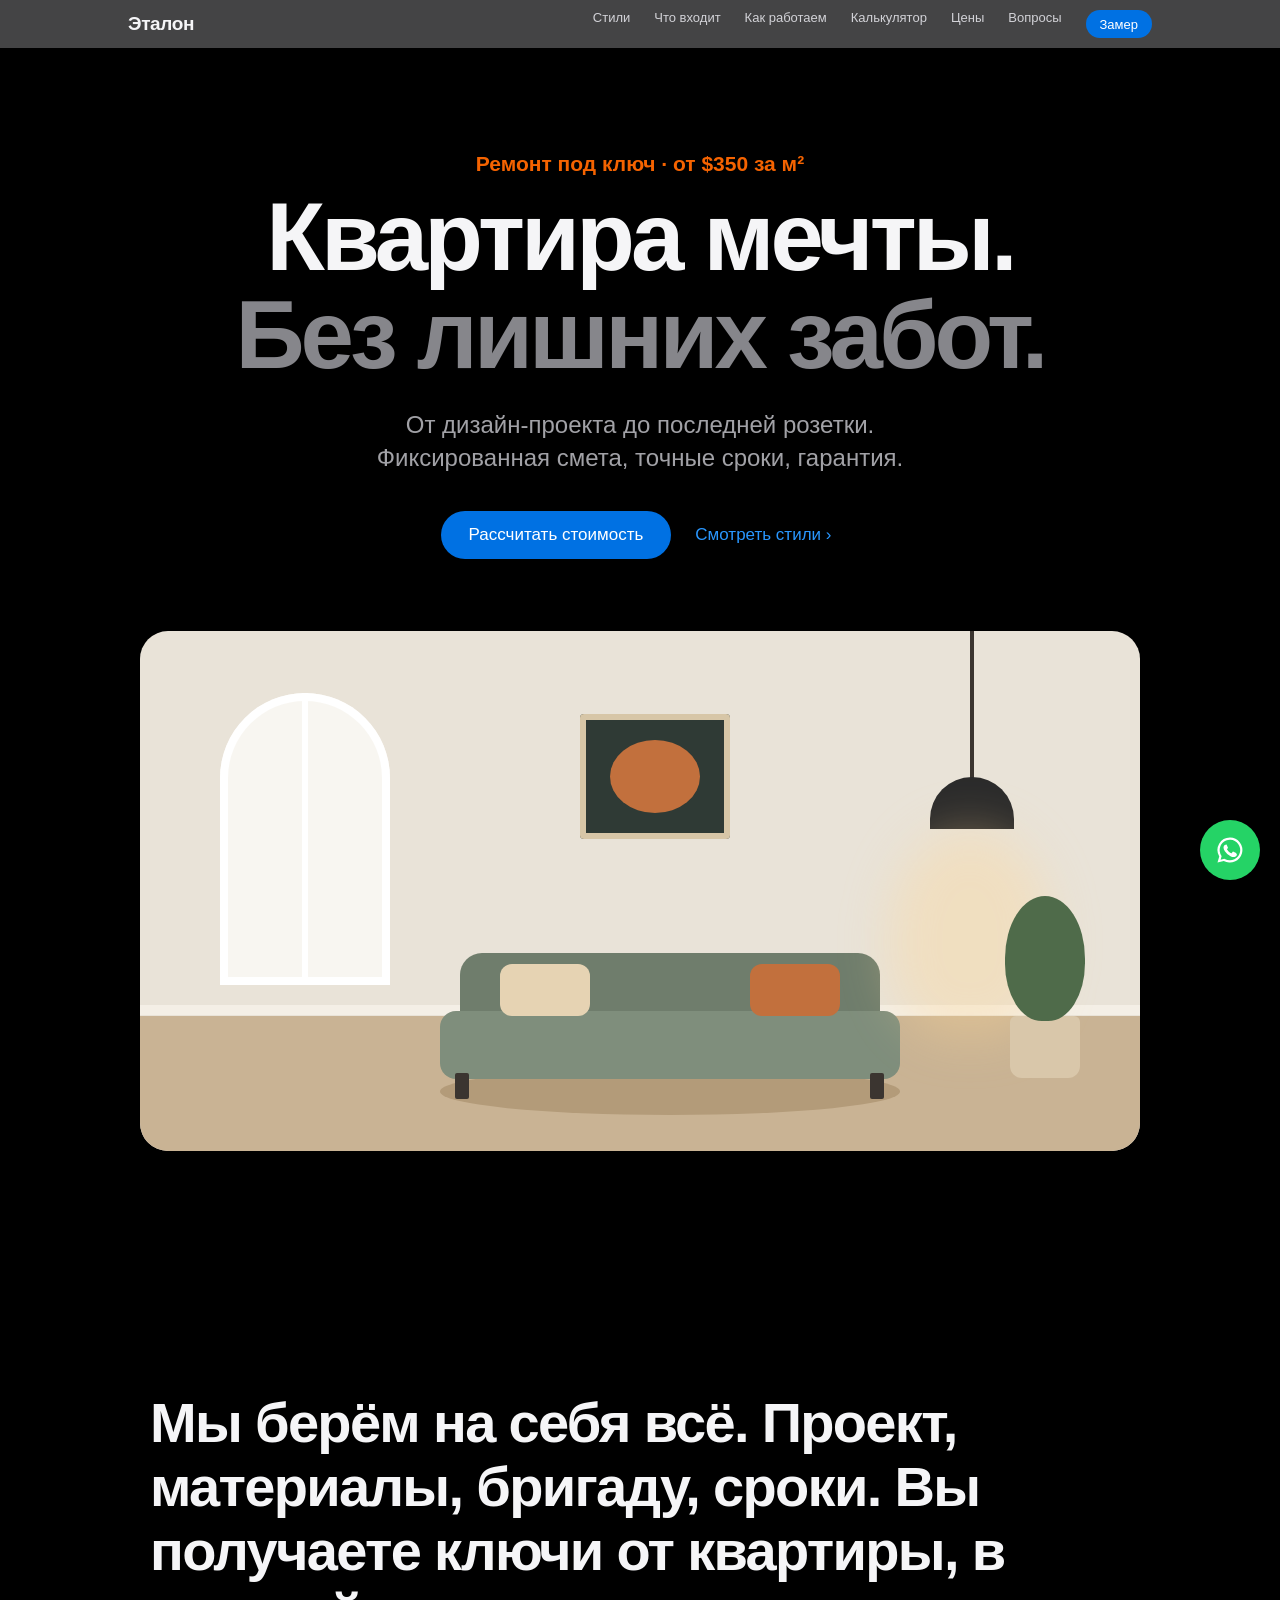
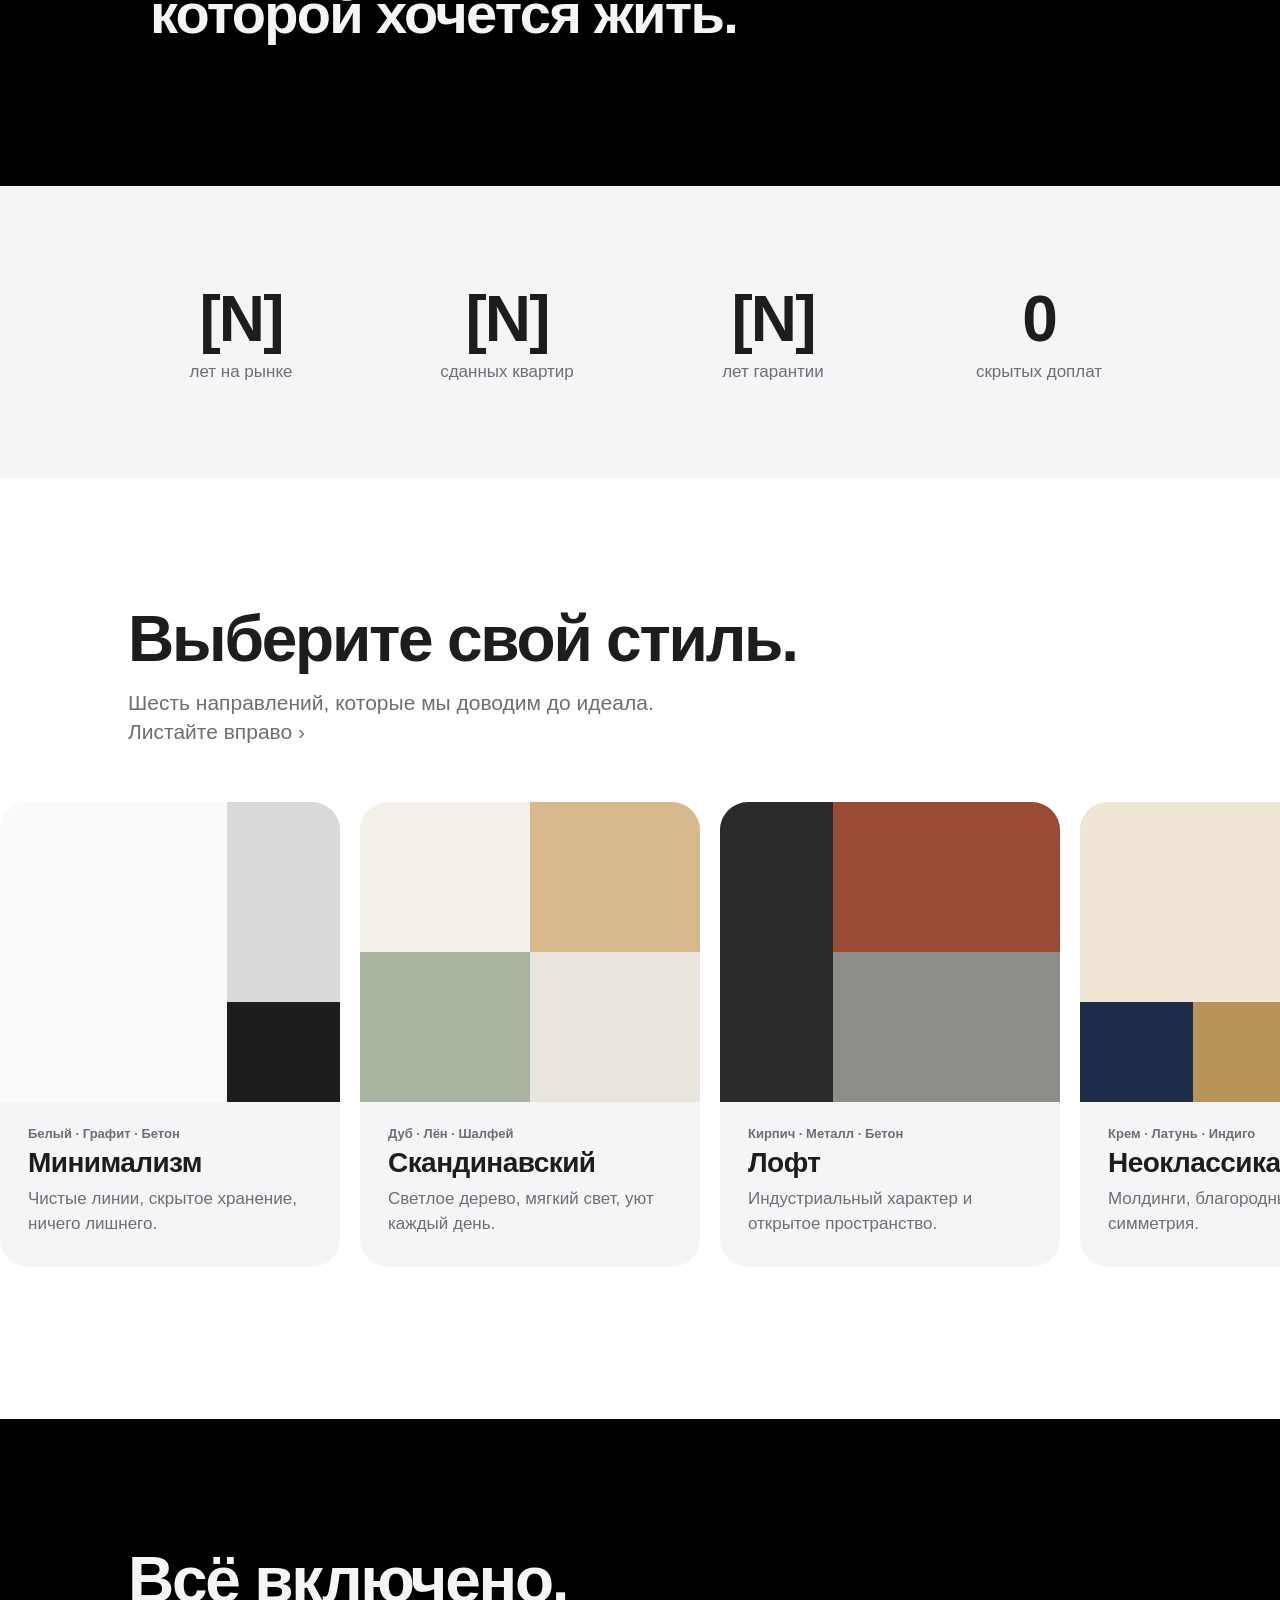
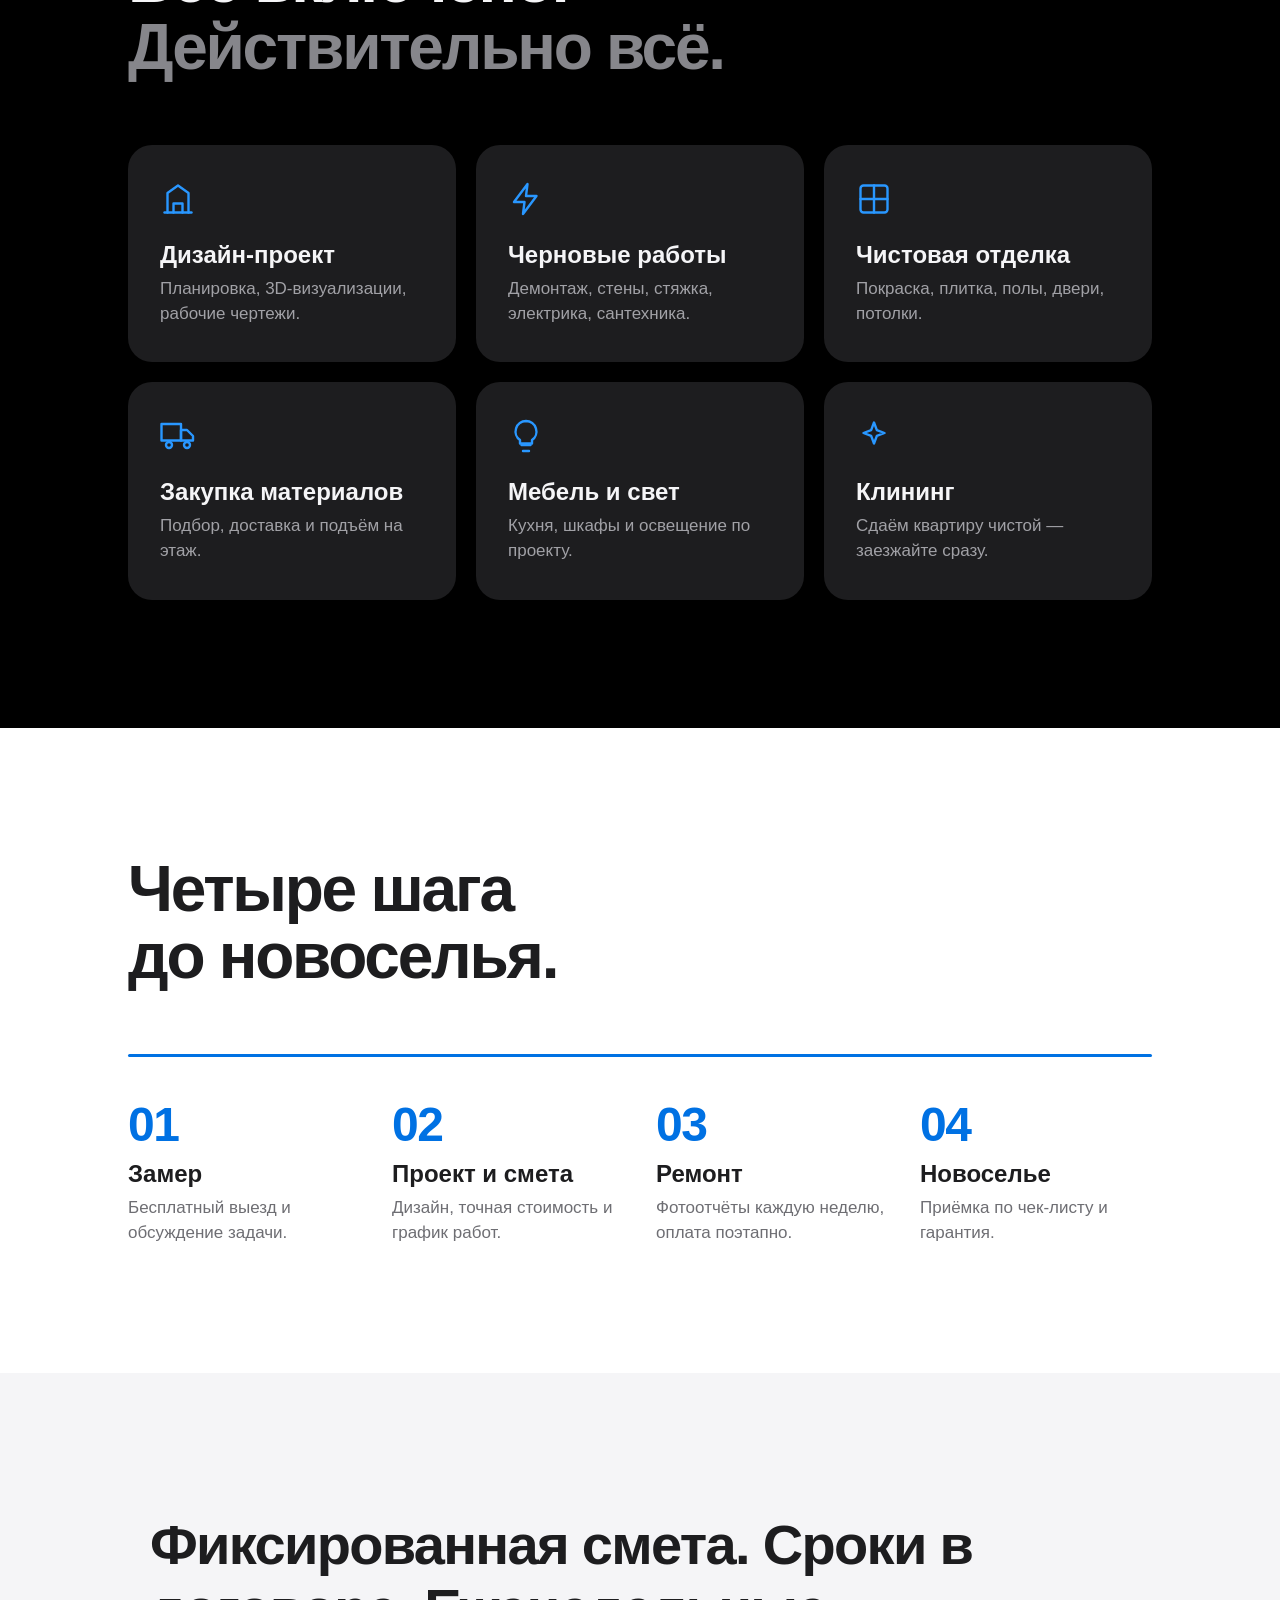
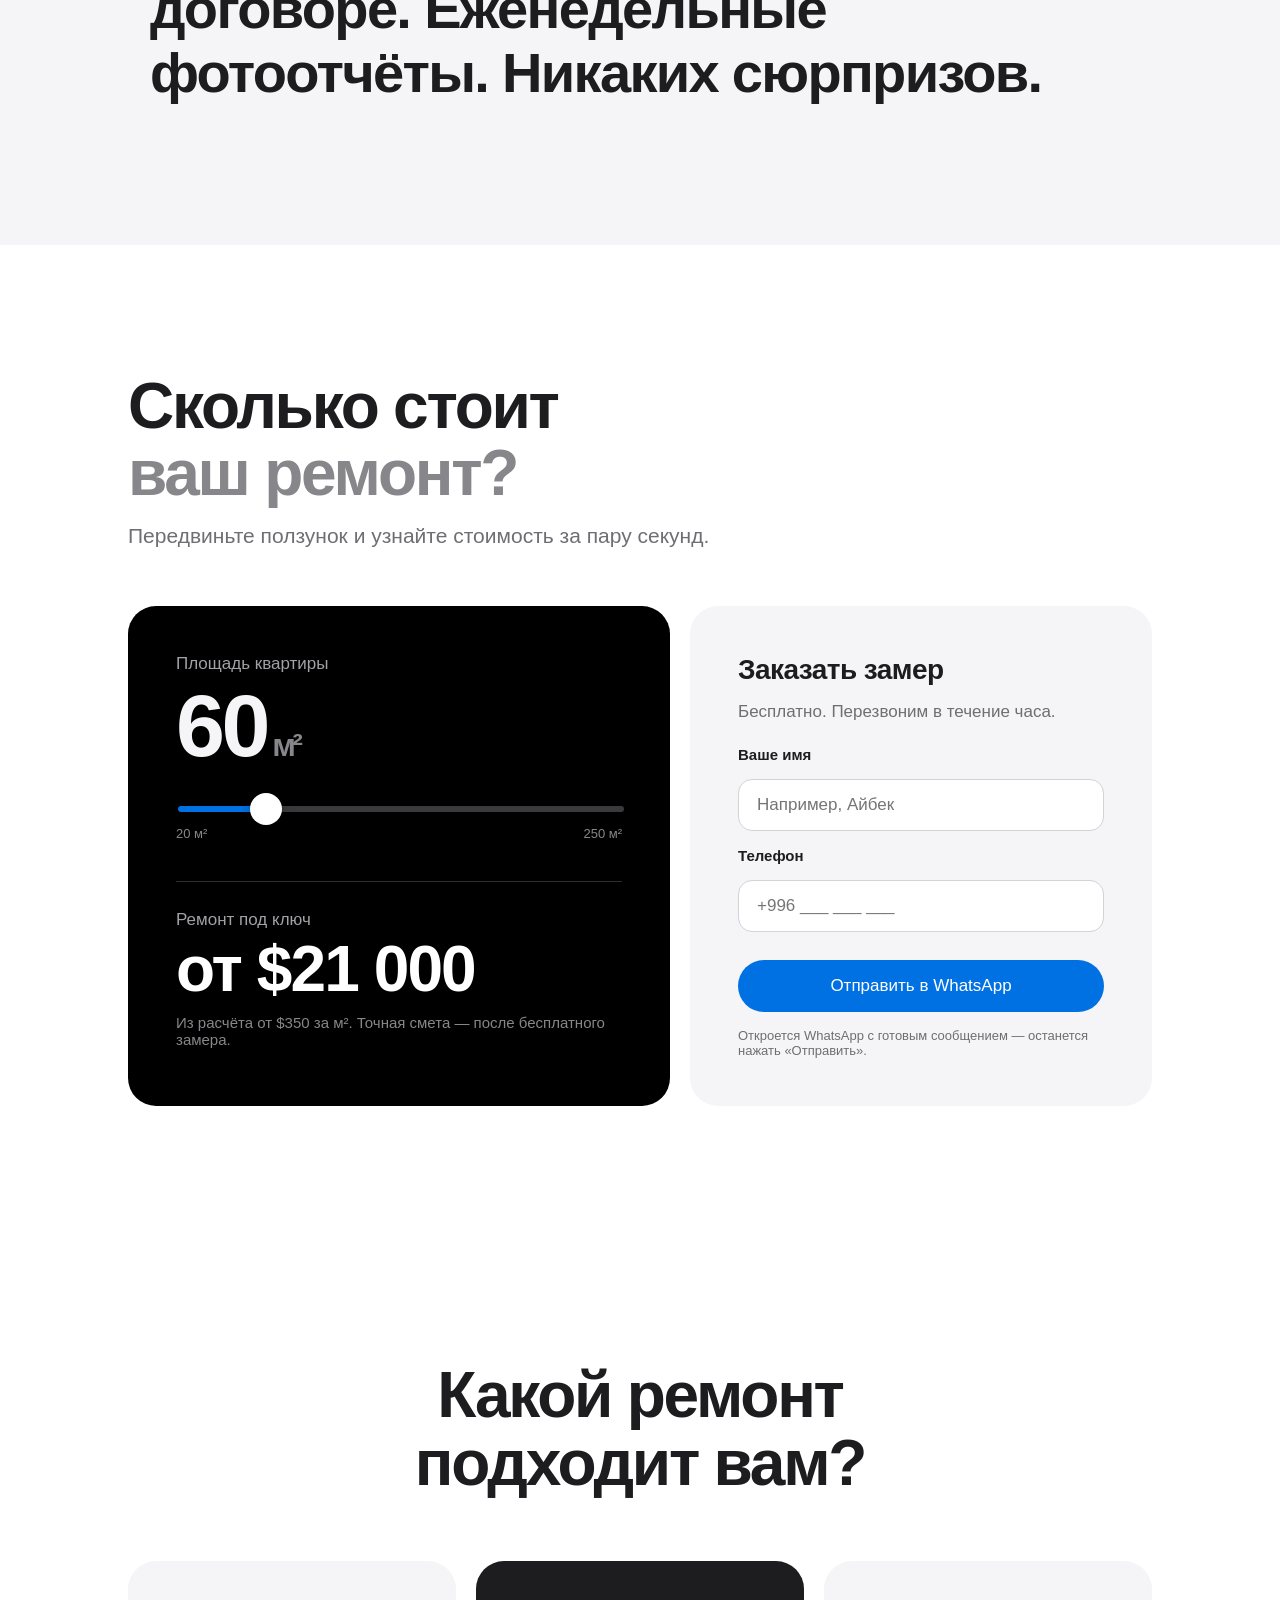
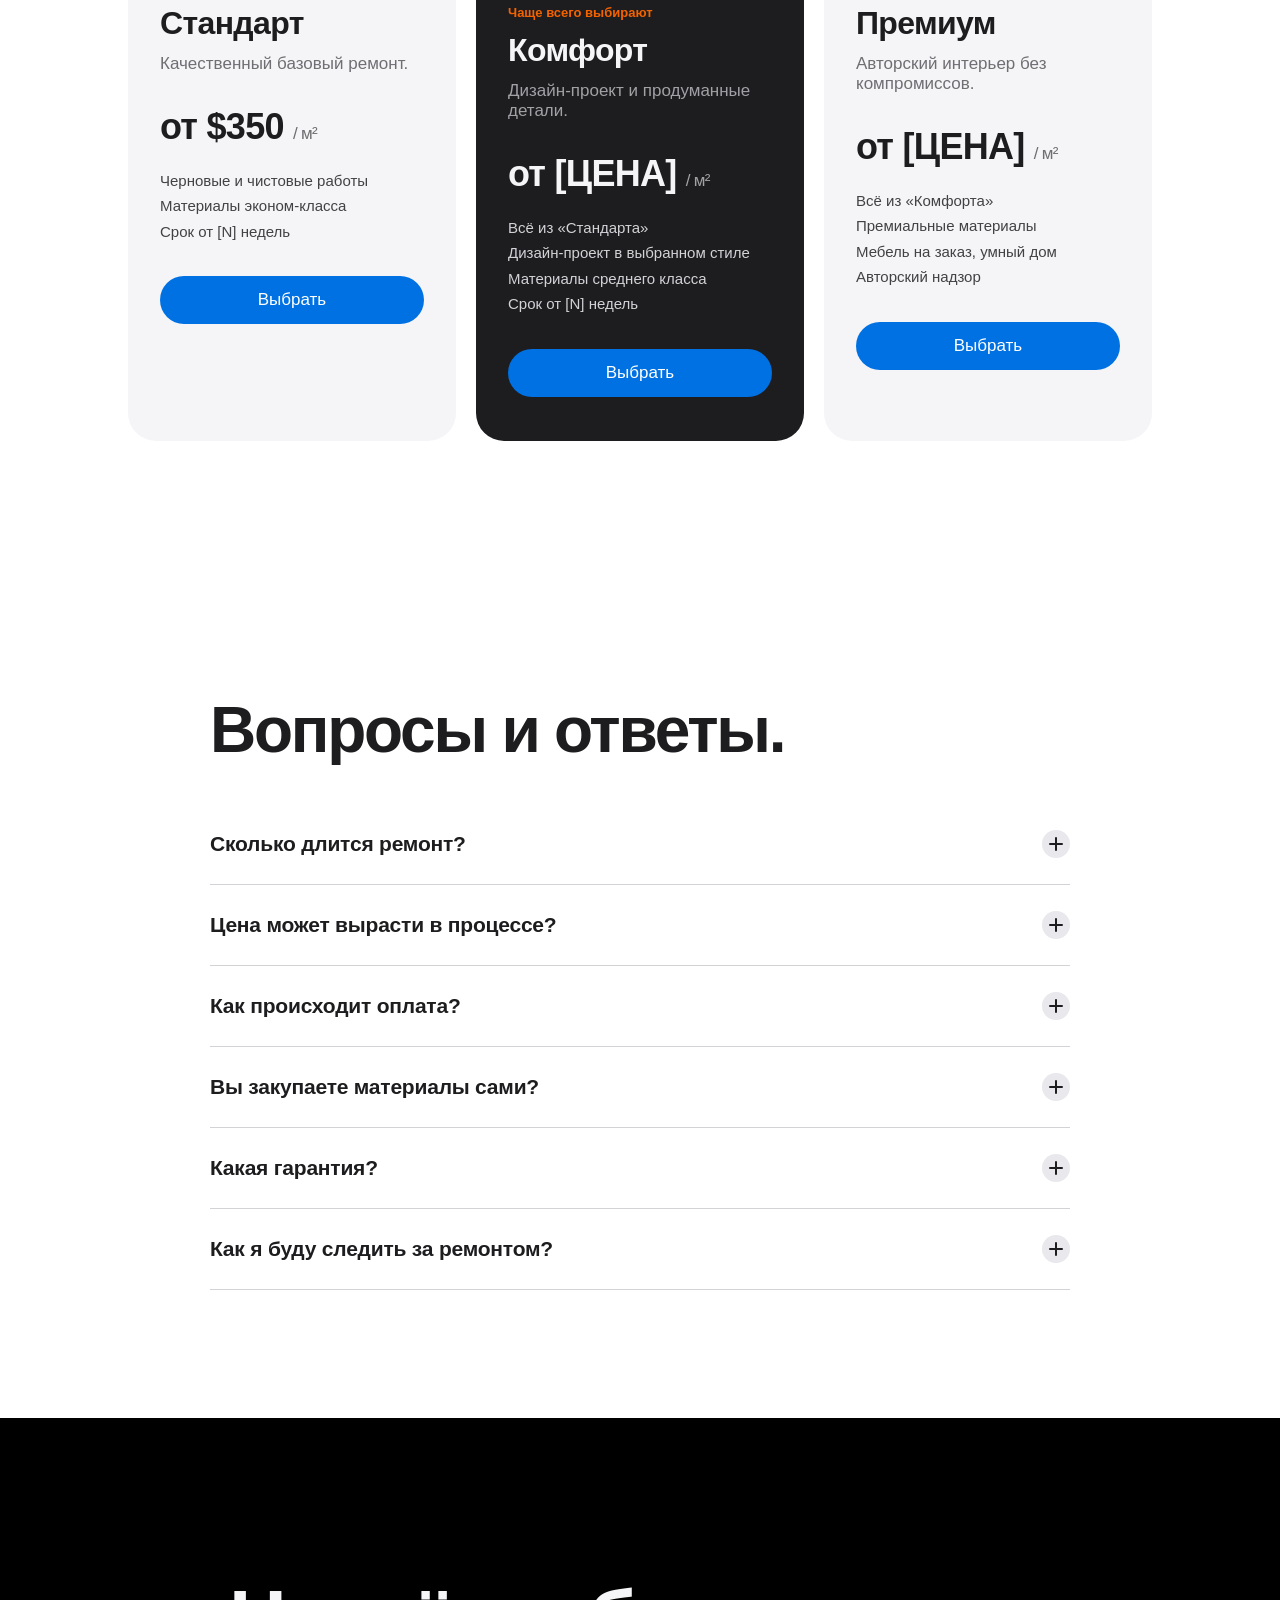
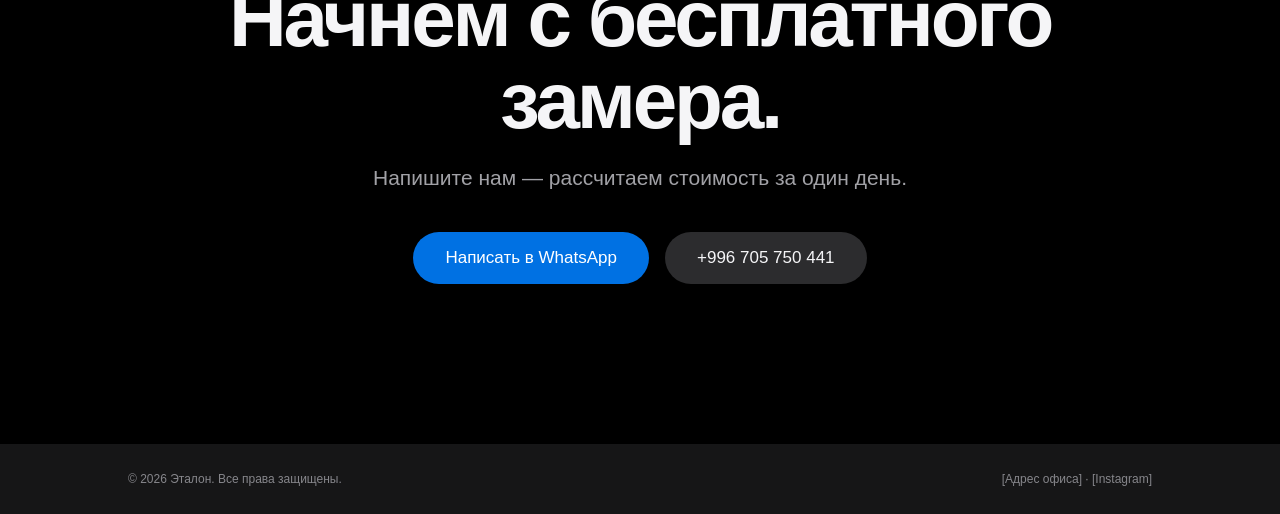
==== commit e8ff81c2: "Номер WhatsApp и телефона Co-Authored-By: Claude Opus 5.5 <noreply@anthropic.com> Claude-Session: ht" ====
--- a/index.html
+++ b/index.html
@@ -239,7 +239,7 @@
 <p class="reveal" style="margin: 20px auto 0; max-width: 560px; font-size: 21px; line-height: 1.4; color: #a1a1a6">Напишите нам — рассчитаем стоимость за один день.</p>
 <div class="reveal-2" style="display: flex; flex-wrap: wrap; justify-content: center; gap: 16px; margin-top: 40px">
 <a class="btn" href="https://wa.me/" style="display: inline-flex; align-items: center; min-height: 52px; padding: 0 32px; border-radius: 980px; background: #0071e3; color: #ffffff; font-size: 17px">Написать в WhatsApp</a>
-<a class="btn" href="tel:" style="display: inline-flex; align-items: center; min-height: 52px; padding: 0 32px; border-radius: 980px; background: #2c2c2e; color: #f5f5f7; font-size: 17px">[+996 XXX XXX XXX]</a>
+<a class="btn" href="tel:+996705750441" style="display: inline-flex; align-items: center; min-height: 52px; padding: 0 32px; border-radius: 980px; background: #2c2c2e; color: #f5f5f7; font-size: 17px">+996 705 750 441</a>
 </div>
 </section>
 
@@ -254,7 +254,7 @@
 <a id="waFloat" class="wa-float" href="https://wa.me/" aria-label="Написать в WhatsApp"><svg aria-hidden="true" width="30" height="30" viewBox="0 0 24 24" fill="#ffffff"><path d="M12 2a10 10 0 0 0-8.6 15.1L2 22l5-1.3A10 10 0 1 0 12 2zm0 18.2a8.2 8.2 0 0 1-4.2-1.1l-.3-.2-3 .8.8-2.9-.2-.3A8.2 8.2 0 1 1 12 20.2zm4.5-6.1c-.2-.1-1.5-.7-1.7-.8-.2-.1-.4-.1-.6.1l-.8 1c-.1.2-.3.2-.5.1a6.7 6.7 0 0 1-3.3-2.9c-.2-.4.2-.4.7-1.3.1-.2 0-.3 0-.4l-.8-1.8c-.2-.5-.4-.4-.6-.4h-.5a1 1 0 0 0-.7.3 3 3 0 0 0-.9 2.2 5.2 5.2 0 0 0 1.1 2.7 11.8 11.8 0 0 0 4.5 4c1.7.7 2.3.8 3.2.6.5-.1 1.5-.6 1.7-1.2.2-.6.2-1.1.2-1.2-.1-.1-.3-.2-.5-.3z"></path></svg></a>
 <script>
 (function(){
-  var WA_NUMBER = ''; // впишите номер без +, например 996555123456
+  var WA_NUMBER = '996705750441'; // впишите номер без +, например 996555123456
   var PRICE = 350;
   function wa(text){ return 'https://wa.me/' + WA_NUMBER + '?text=' + encodeURIComponent(text); }
   var area = document.getElementById('area'), areaOut = document.getElementById('areaOut'), totalOut = document.getElementById('totalOut');
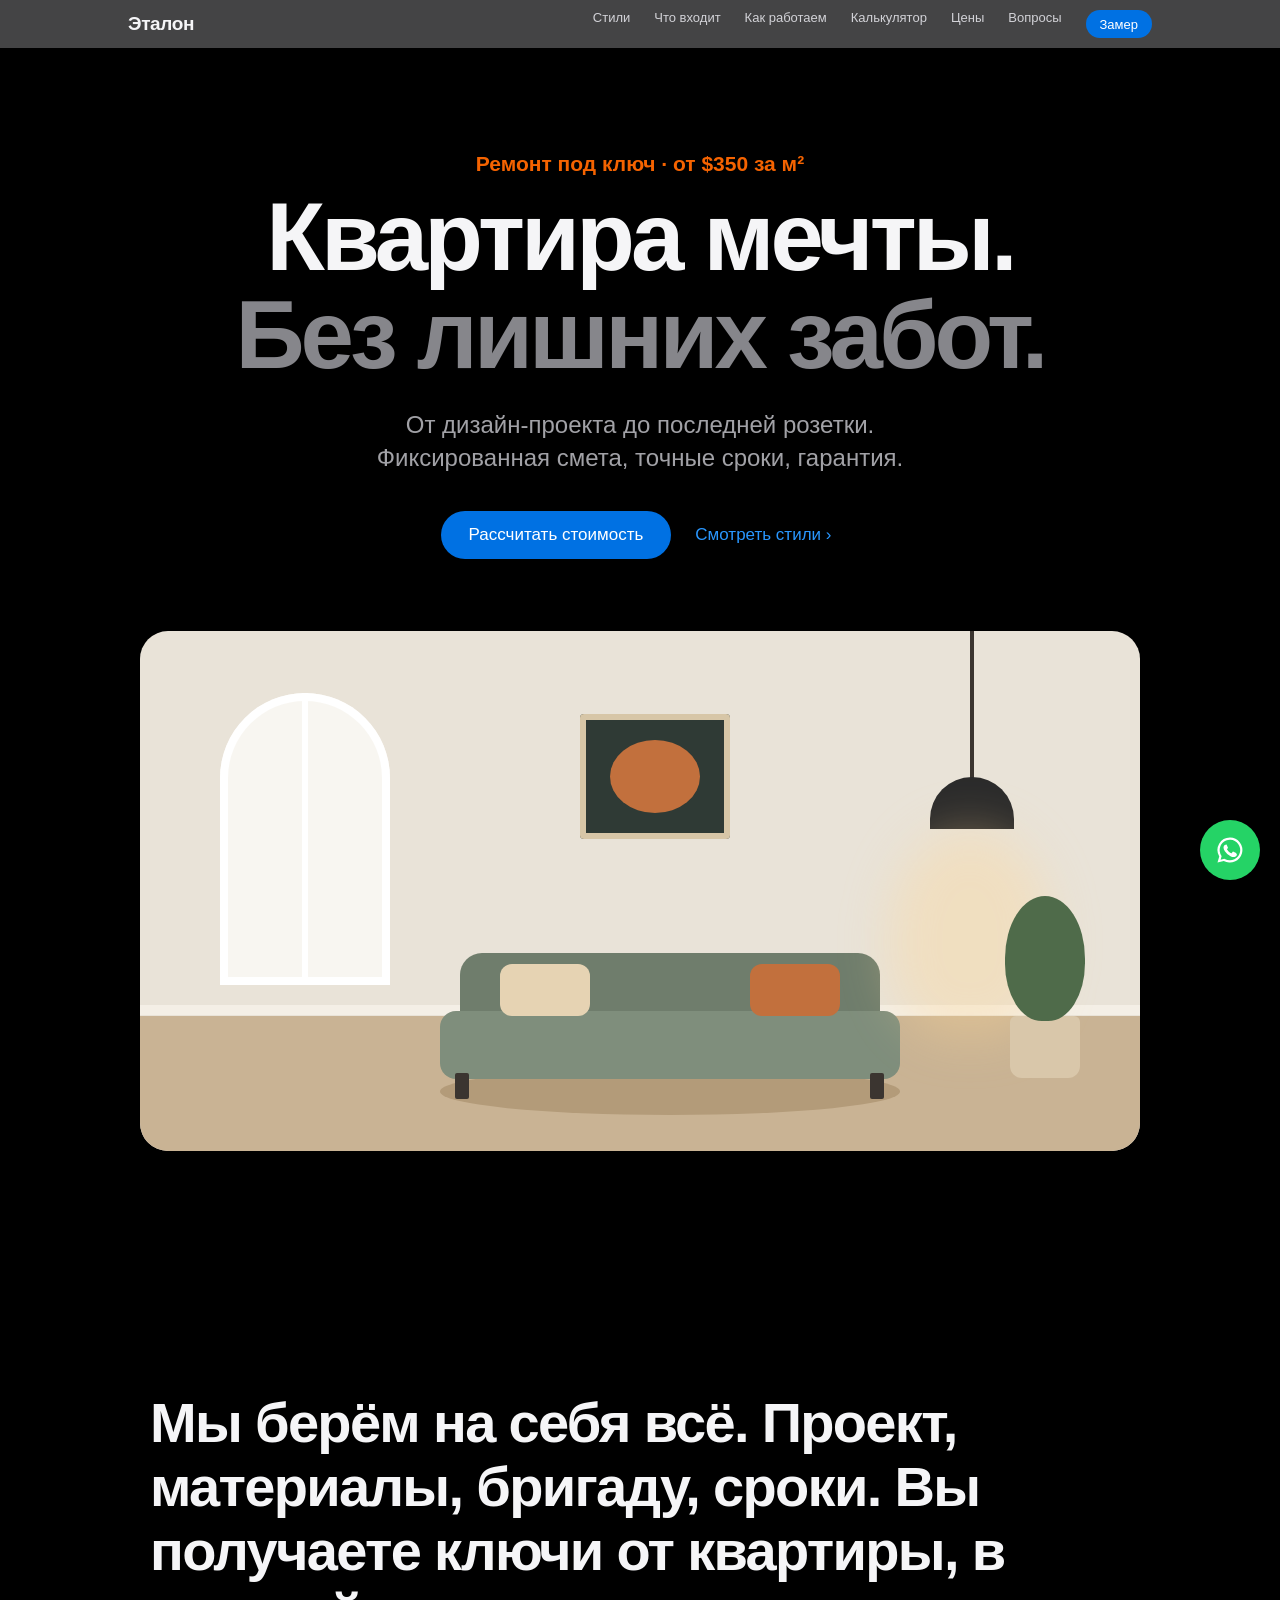
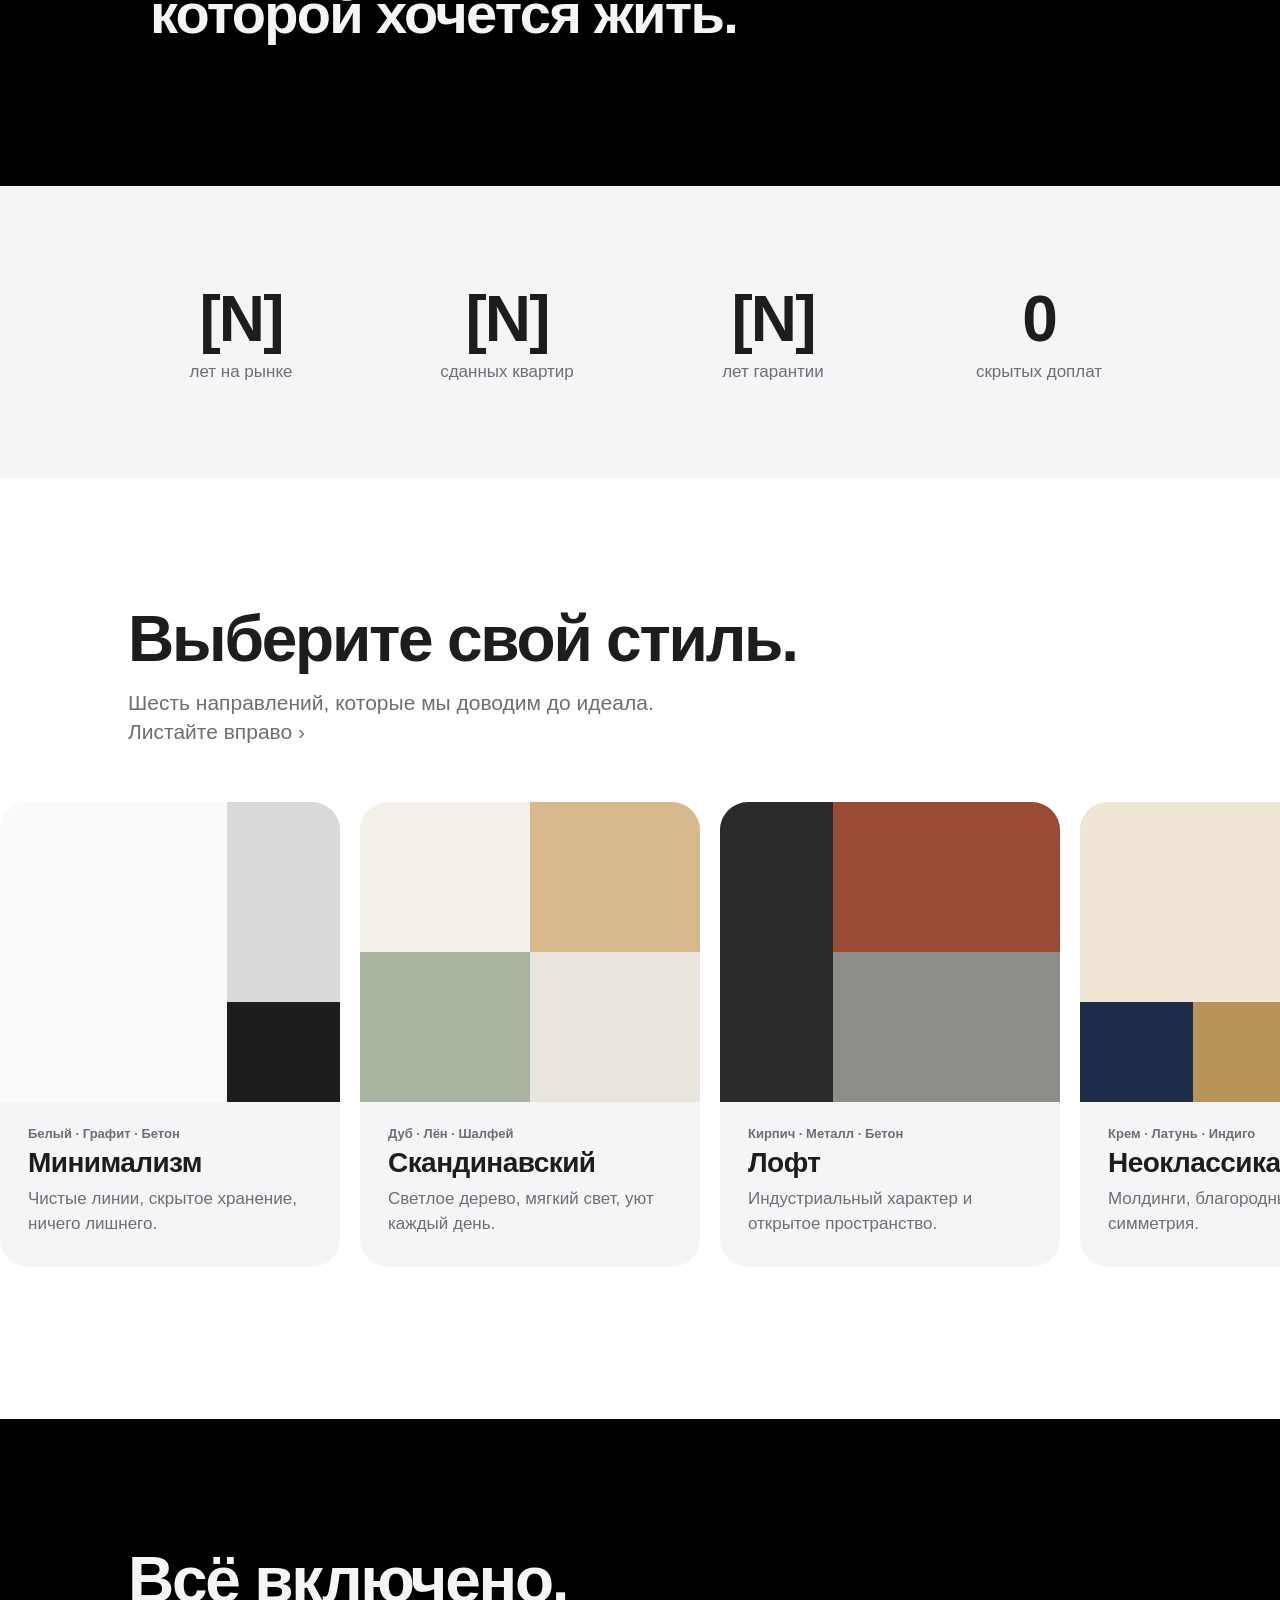
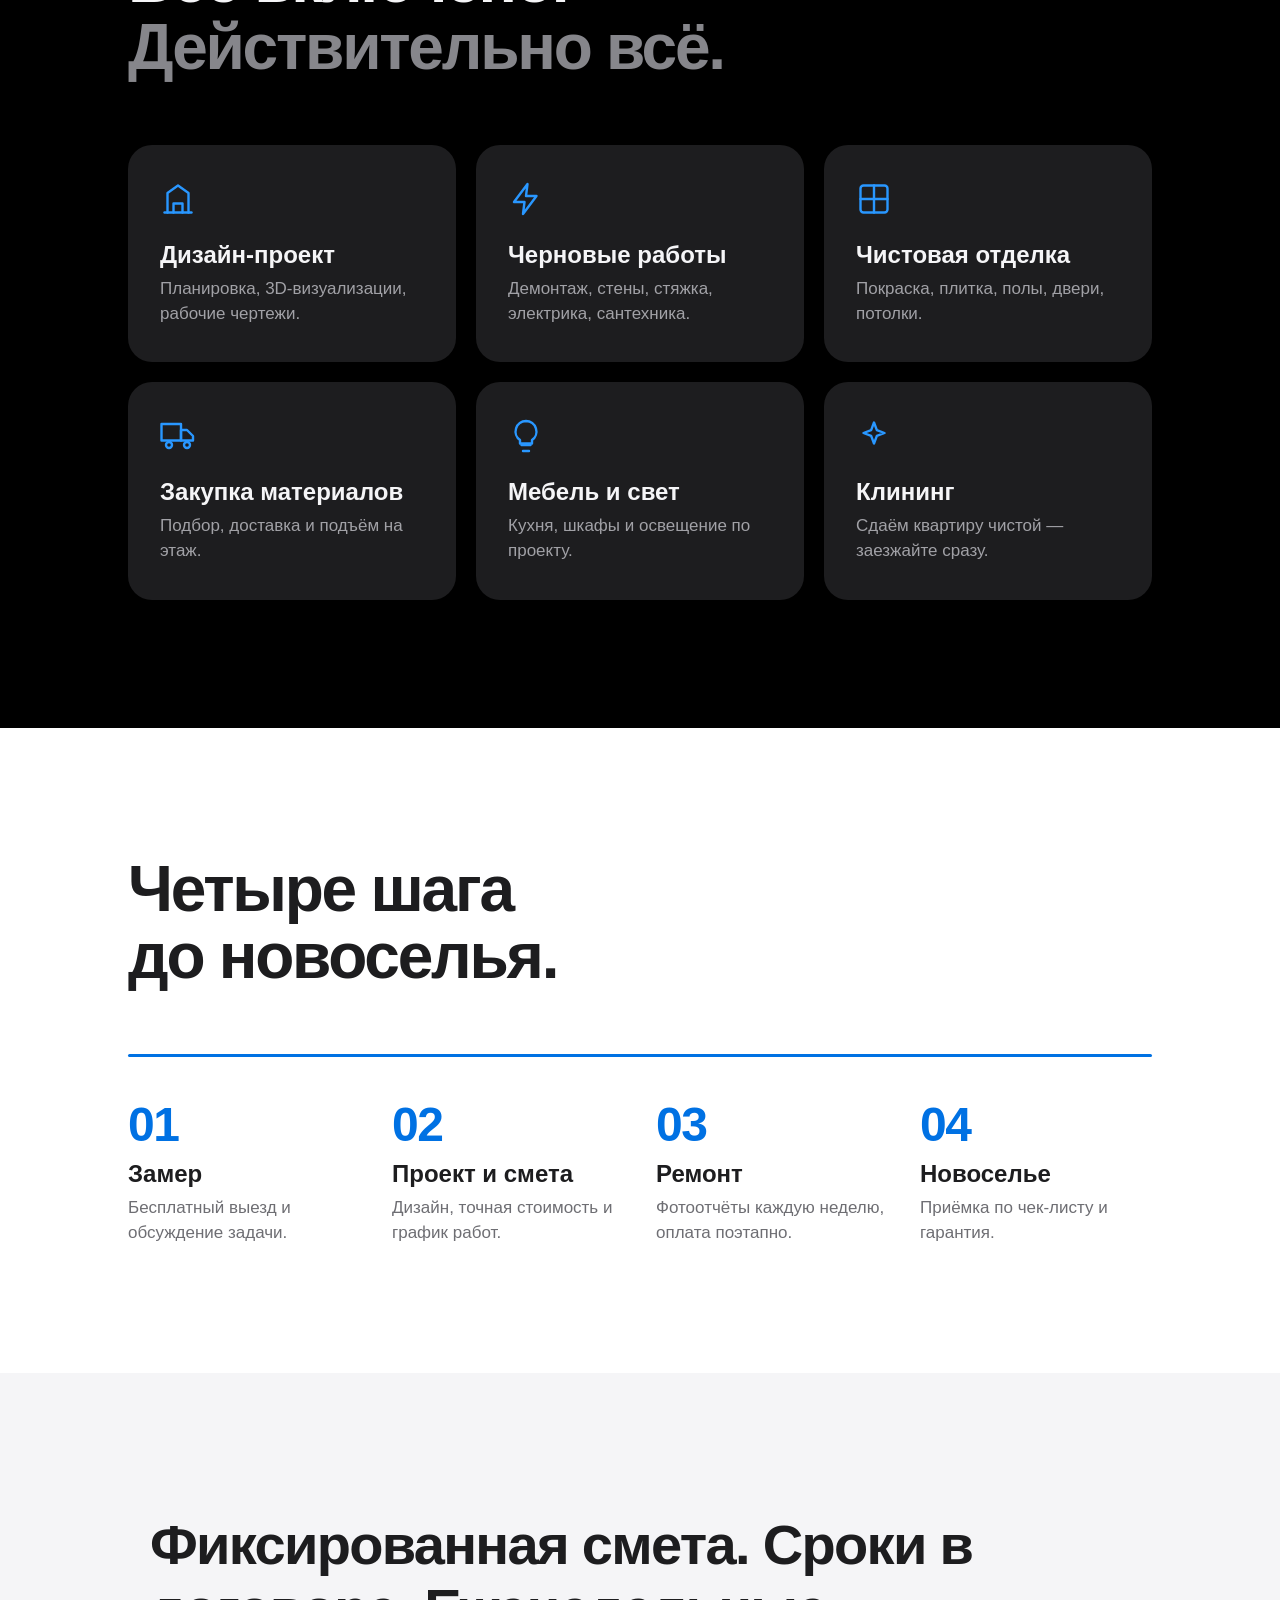
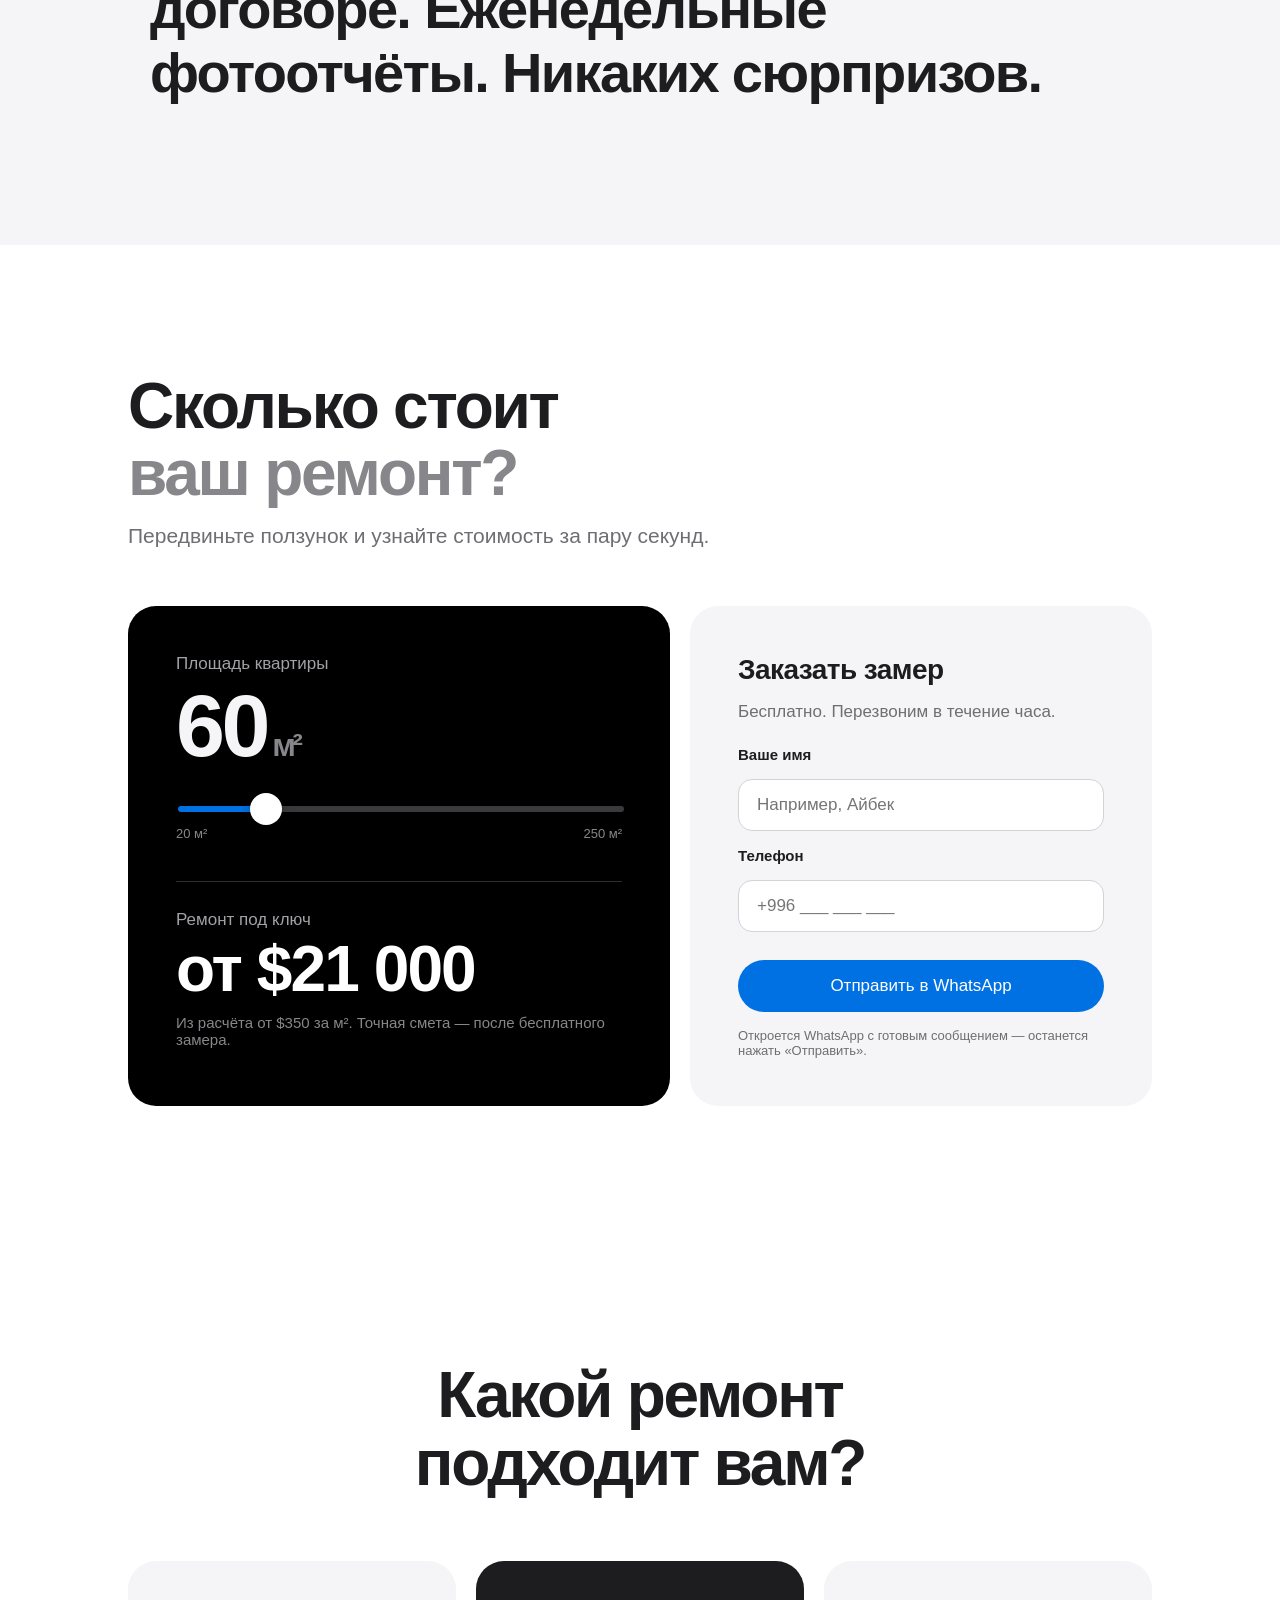
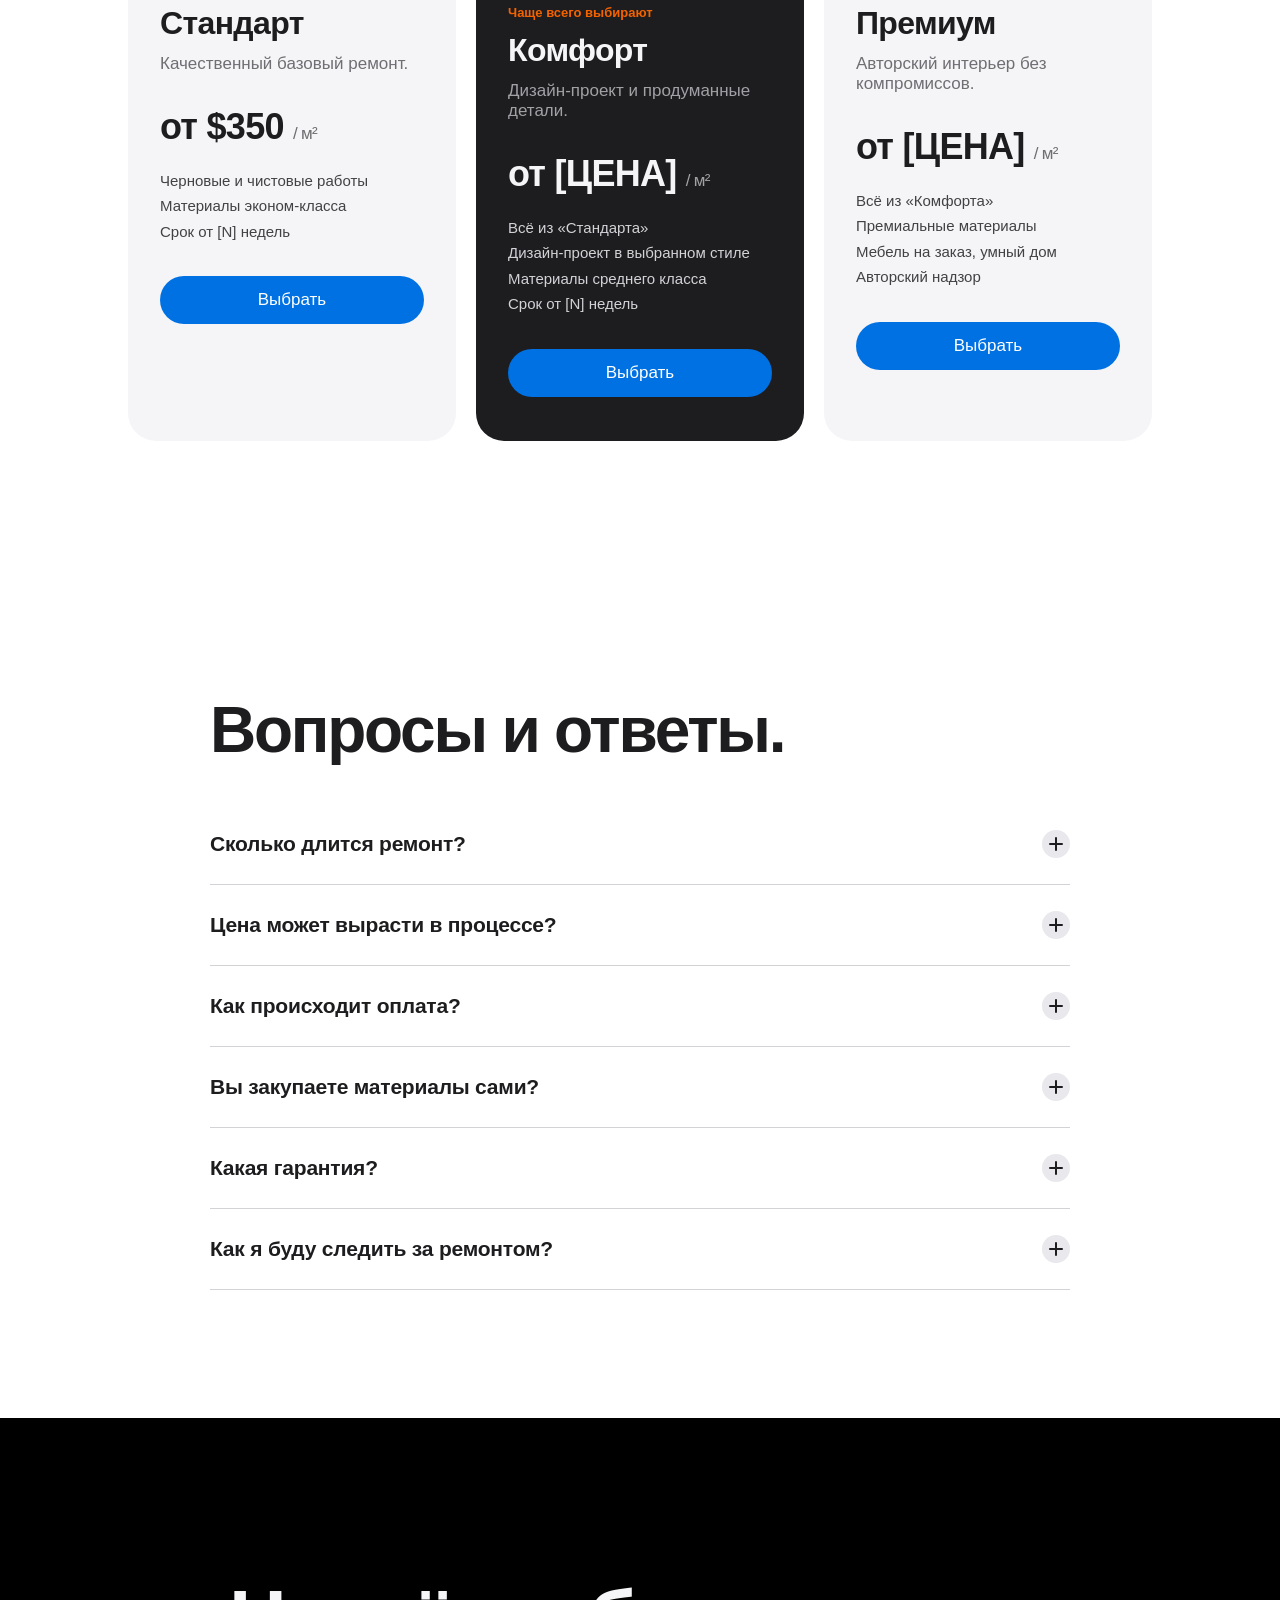
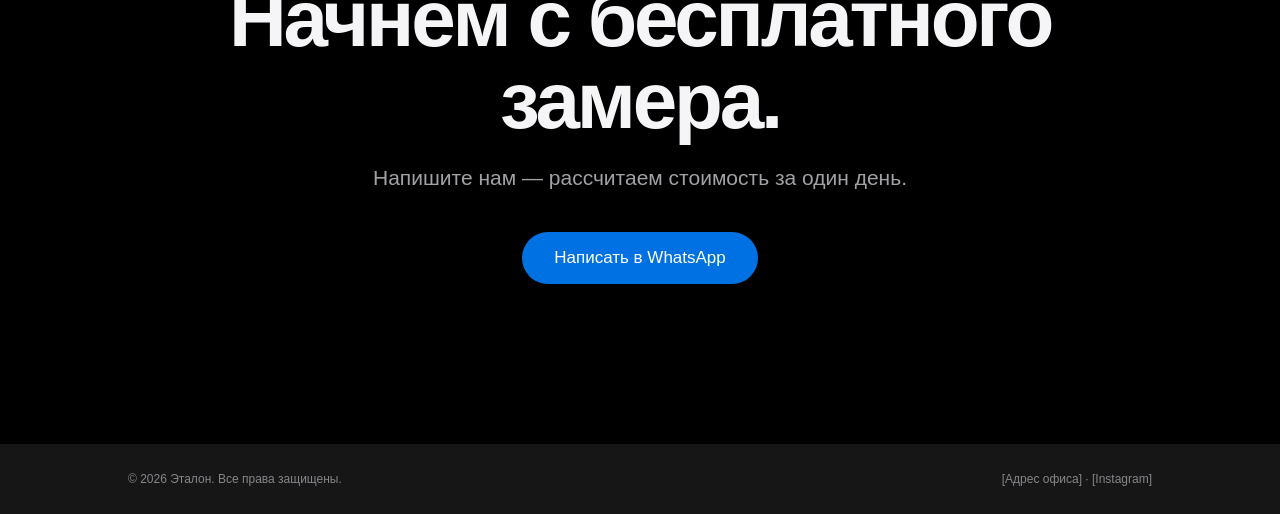
==== commit 9baaf8ca: "Только WhatsApp, подготовка к поиску (карта сайта, разметка, иконка) Co-Authored-By: Claude Opus 5.5" ====
--- a/index.html
+++ b/index.html
@@ -8,6 +8,13 @@
 <meta property="og:title" content="Эталон — ремонт квартир под ключ">
 <meta property="og:description" content="От дизайн-проекта до последней розетки. Фиксированная смета, точные сроки, гарантия.">
 <meta property="og:type" content="website">
+<link rel="canonical" href="https://pamir12.github.io/etalon/">
+<meta property="og:url" content="https://pamir12.github.io/etalon/">
+<meta property="og:locale" content="ru_RU">
+<meta property="og:site_name" content="Эталон">
+<meta name="keywords" content="ремонт квартир под ключ, ремонт квартир Бишкек, дизайн интерьера, отделка квартир, Кыргызстан">
+<script type="application/ld+json">{"@context":"https://schema.org","@type":"HomeAndConstructionBusiness","name":"Эталон","description":"Ремонт квартир под ключ: дизайн-проект, черновые и чистовые работы, закупка материалов, гарантия.","url":"https://pamir12.github.io/etalon/","telephone":"+996705750441","priceRange":"от $350 за м²","areaServed":{"@type":"Country","name":"Кыргызстан"}}</script>
+<link rel="icon" href="data:image/svg+xml,%3Csvg xmlns='http://www.w3.org/2000/svg' viewBox='0 0 64 64'%3E%3Crect width='64' height='64' rx='14' fill='%23000'/%3E%3Ctext x='32' y='45' font-family='Helvetica,Arial,sans-serif' font-size='38' font-weight='700' text-anchor='middle' fill='%23fff'%3EЭ%3C/text%3E%3C/svg%3E">
 <meta name="theme-color" content="#000000">
 <style>
 body{margin:0;background:#000000}
@@ -239,7 +246,6 @@
 <p class="reveal" style="margin: 20px auto 0; max-width: 560px; font-size: 21px; line-height: 1.4; color: #a1a1a6">Напишите нам — рассчитаем стоимость за один день.</p>
 <div class="reveal-2" style="display: flex; flex-wrap: wrap; justify-content: center; gap: 16px; margin-top: 40px">
 <a class="btn" href="https://wa.me/" style="display: inline-flex; align-items: center; min-height: 52px; padding: 0 32px; border-radius: 980px; background: #0071e3; color: #ffffff; font-size: 17px">Написать в WhatsApp</a>
-<a class="btn" href="tel:+996705750441" style="display: inline-flex; align-items: center; min-height: 52px; padding: 0 32px; border-radius: 980px; background: #2c2c2e; color: #f5f5f7; font-size: 17px">+996 705 750 441</a>
 </div>
 </section>
 
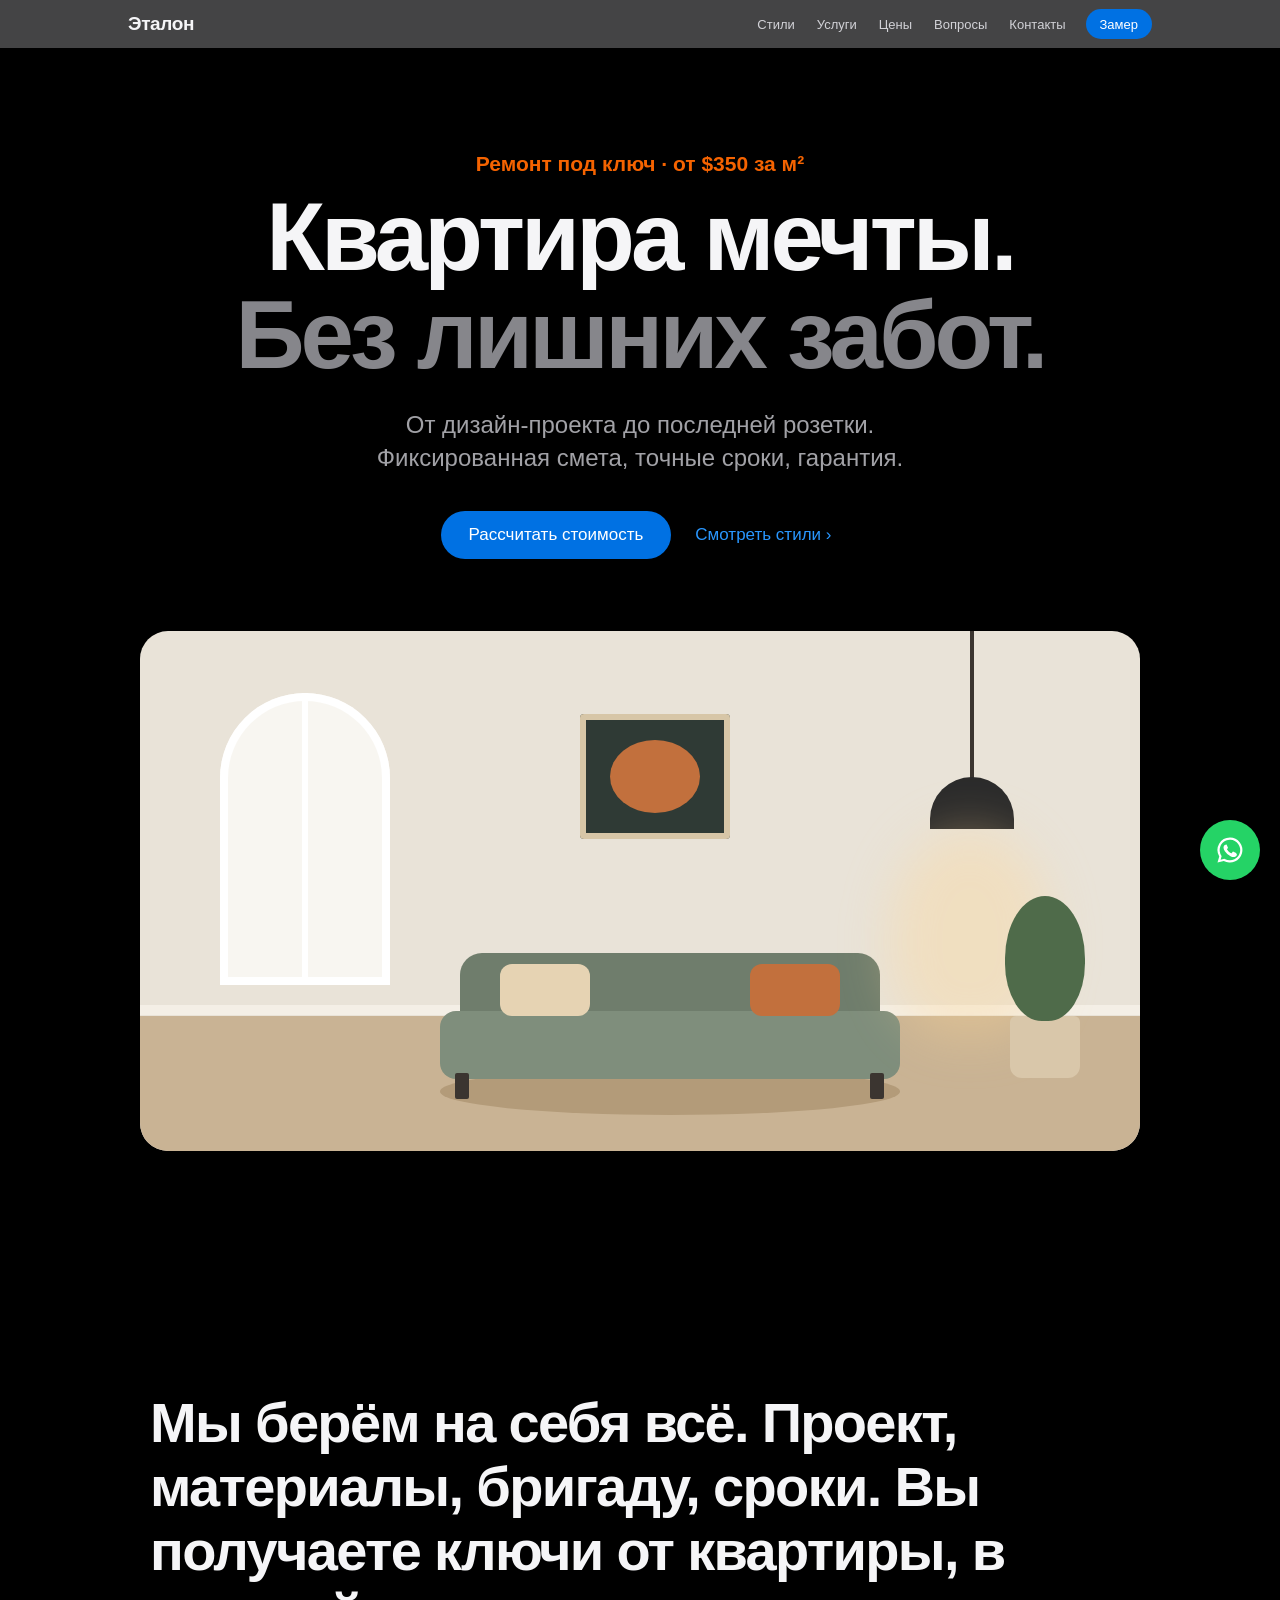
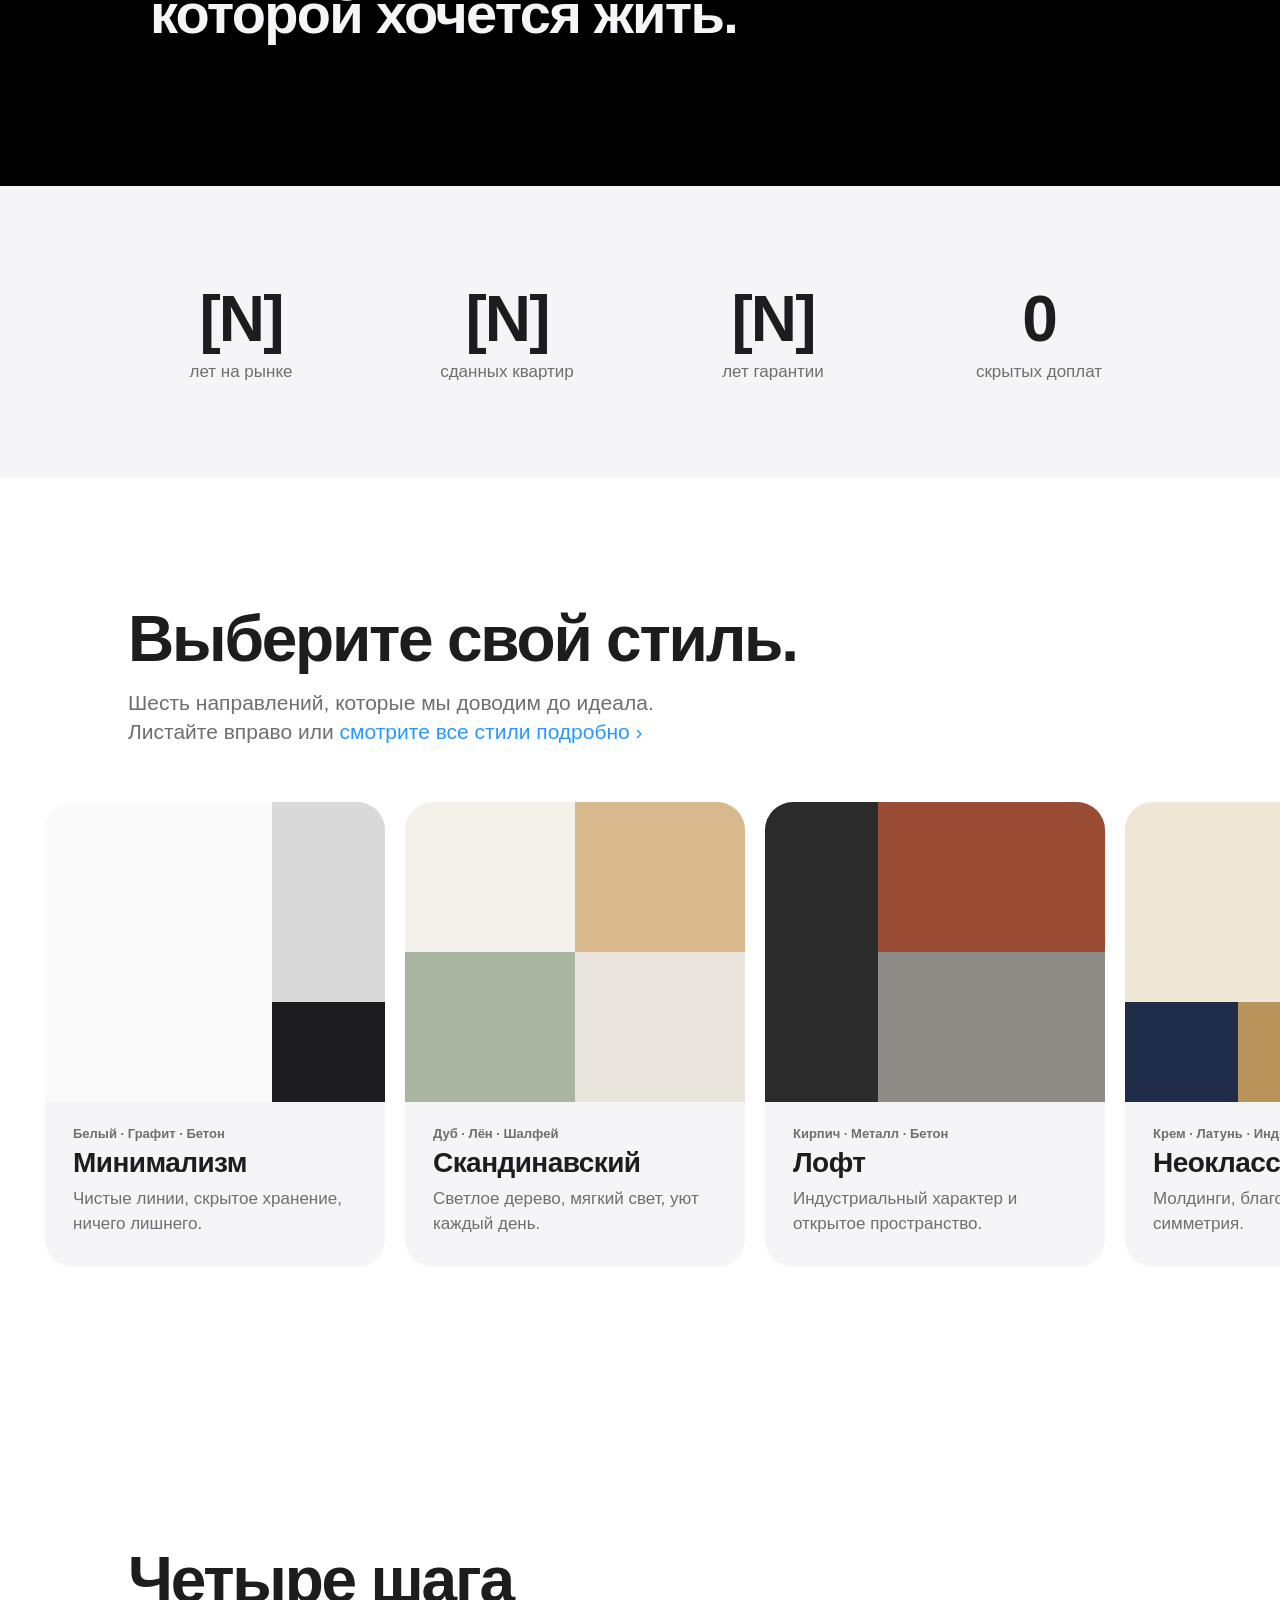
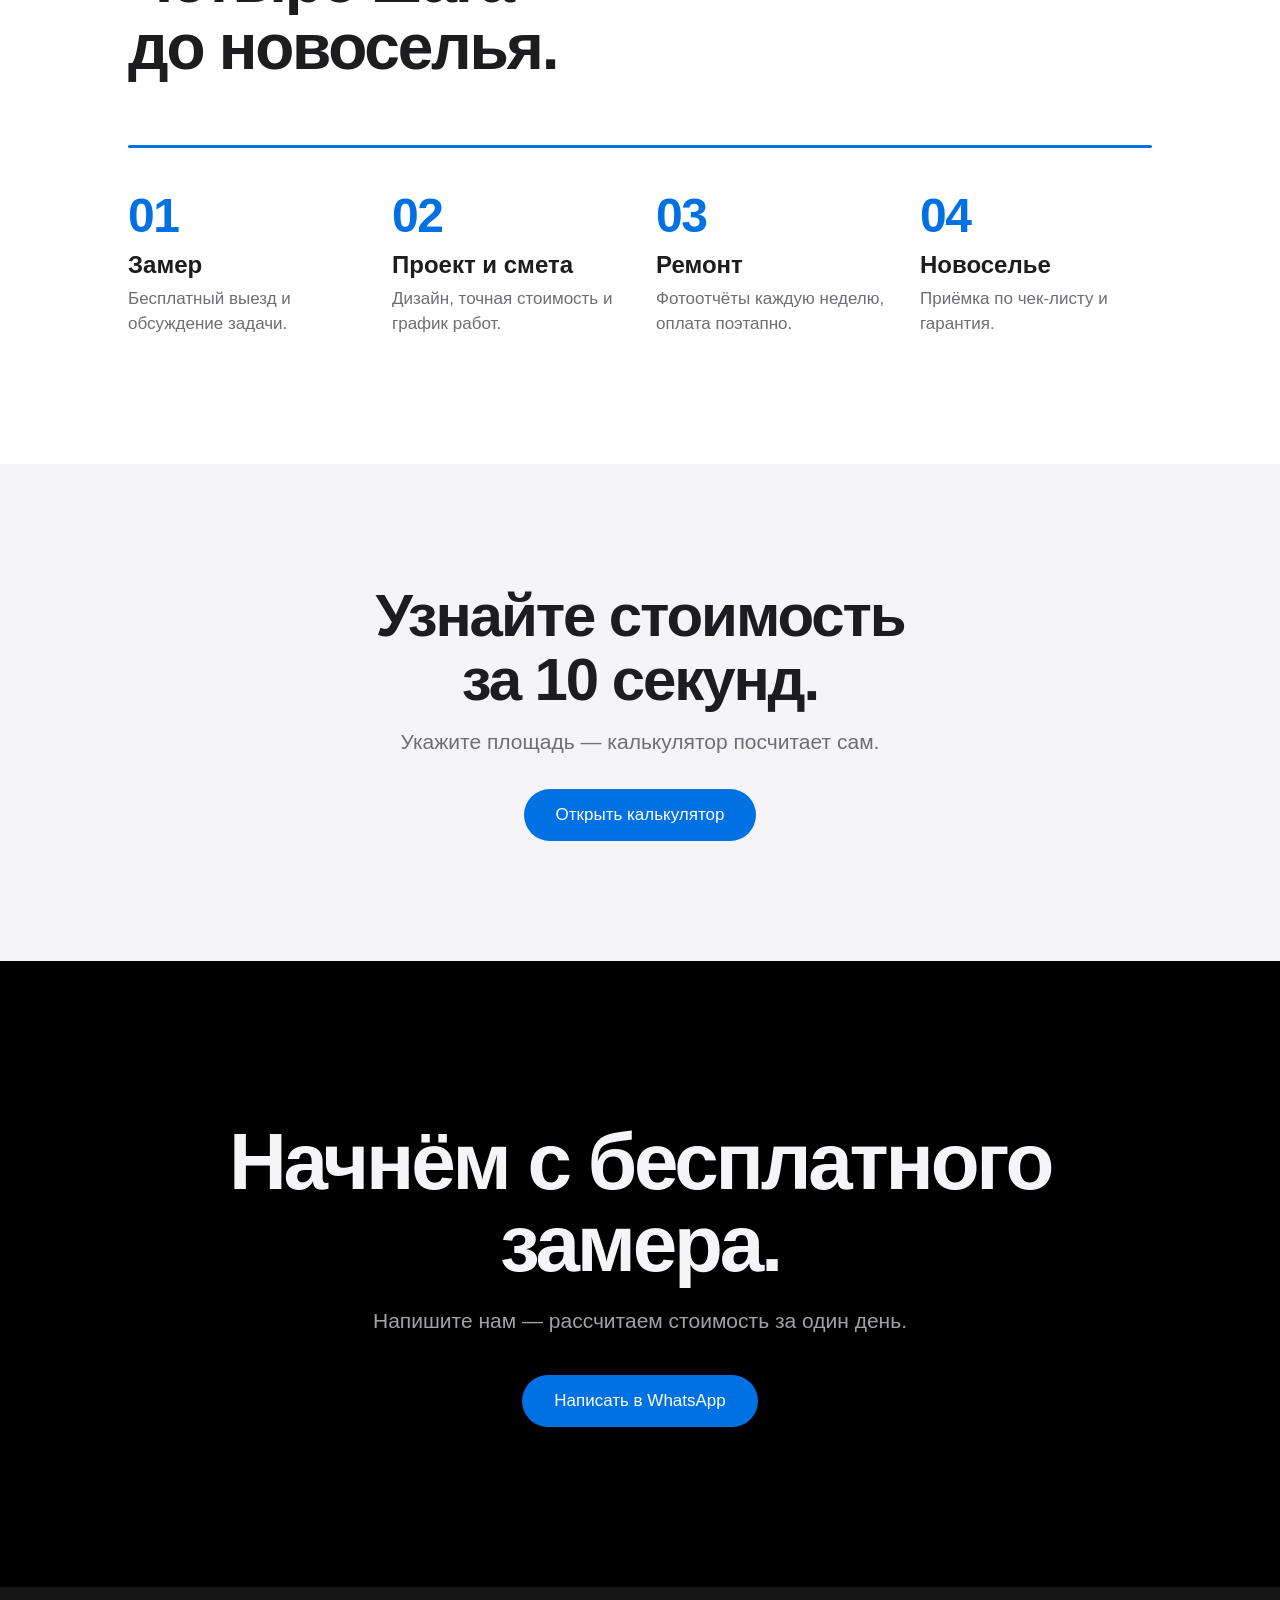
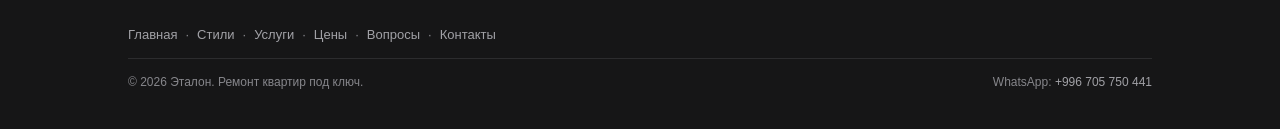
==== commit 1cba8704: "Многостраничный сайт: главная, стили, услуги, цены, вопросы, контакты Co-Authored-By: Claude Opus 5." ====
--- a/index.html
+++ b/index.html
@@ -3,108 +3,42 @@
 <head>
 <meta charset="utf-8">
 <meta name="viewport" content="width=device-width, initial-scale=1">
-<title>Эталон — ремонт квартир под ключ</title>
-<meta name="description" content="Эталон — ремонт квартир под ключ: дизайн-проект, черновые и чистовые работы, закупка материалов. Фиксированная смета и гарантия.">
-<meta property="og:title" content="Эталон — ремонт квартир под ключ">
-<meta property="og:description" content="От дизайн-проекта до последней розетки. Фиксированная смета, точные сроки, гарантия.">
+<title>Эталон — ремонт квартир под ключ от $350 за м²</title>
+<meta name="description" content="Ремонт квартир под ключ: дизайн-проект, черновые и чистовые работы, закупка материалов. Фиксированная смета, сроки в договоре, гарантия. От $350 за м².">
+<link rel="canonical" href="https://pamir12.github.io/etalon/">
+<meta property="og:title" content="Эталон — ремонт квартир под ключ от $350 за м²">
+<meta property="og:description" content="Ремонт квартир под ключ: дизайн-проект, черновые и чистовые работы, закупка материалов. Фиксированная смета, сроки в договоре, гарантия. От $350 за м².">
 <meta property="og:type" content="website">
-<link rel="canonical" href="https://pamir12.github.io/etalon/">
 <meta property="og:url" content="https://pamir12.github.io/etalon/">
 <meta property="og:locale" content="ru_RU">
 <meta property="og:site_name" content="Эталон">
-<meta name="keywords" content="ремонт квартир под ключ, ремонт квартир Бишкек, дизайн интерьера, отделка квартир, Кыргызстан">
+<meta name="theme-color" content="#000000">
+<link rel="icon" href="data:image/svg+xml,%3Csvg xmlns='http://www.w3.org/2000/svg' viewBox='0 0 64 64'%3E%3Crect width='64' height='64' rx='14' fill='%23000'/%3E%3Ctext x='32' y='45' font-family='Helvetica,Arial,sans-serif' font-size='38' font-weight='700' text-anchor='middle' fill='%23fff'%3EЭ%3C/text%3E%3C/svg%3E">
 <script type="application/ld+json">{"@context":"https://schema.org","@type":"HomeAndConstructionBusiness","name":"Эталон","description":"Ремонт квартир под ключ: дизайн-проект, черновые и чистовые работы, закупка материалов, гарантия.","url":"https://pamir12.github.io/etalon/","telephone":"+996705750441","priceRange":"от $350 за м²","areaServed":{"@type":"Country","name":"Кыргызстан"}}</script>
-<link rel="icon" href="data:image/svg+xml,%3Csvg xmlns='http://www.w3.org/2000/svg' viewBox='0 0 64 64'%3E%3Crect width='64' height='64' rx='14' fill='%23000'/%3E%3Ctext x='32' y='45' font-family='Helvetica,Arial,sans-serif' font-size='38' font-weight='700' text-anchor='middle' fill='%23fff'%3EЭ%3C/text%3E%3C/svg%3E">
-<meta name="theme-color" content="#000000">
-<style>
-body{margin:0;background:#000000}
-a{color:#2997ff;text-decoration:none}a:hover{color:#5eb0ff;text-decoration:underline}
-html{scroll-behavior:smooth}
-@keyframes fadeUp{from{opacity:0;transform:translateY(40px)}to{opacity:1;transform:none}}
-@keyframes fadeIn{from{opacity:0}to{opacity:1}}
-@keyframes pop{0%{opacity:0;transform:translateY(60px) scale(.9)}100%{opacity:1;transform:none}}
-@keyframes drop{0%{opacity:0;transform:translateY(-80px)}100%{opacity:1;transform:none}}
-@keyframes glow{0%,100%{opacity:.55}50%{opacity:.9}}
-@keyframes sway{0%,100%{transform:rotate(-2deg)}50%{transform:rotate(2deg)}}
-@keyframes roomZoom{from{transform:scale(.82) translateY(40px);border-radius:48px}to{transform:scale(1);border-radius:28px}}
-@keyframes reveal{from{opacity:0;transform:translateY(60px)}to{opacity:1;transform:none}}
-@keyframes ink{from{color:#3a3a3c}to{color:#f5f5f7}}
-@keyframes inkLight{from{color:#d2d2d7}to{color:#1d1d1f}}
-@keyframes line{from{transform:scaleX(0)}to{transform:scaleX(1)}}
-@keyframes zoomText{from{transform:scale(.7);opacity:0}to{transform:scale(1);opacity:1}}
-@keyframes slideIn{from{opacity:0;transform:translateX(120px)}to{opacity:1;transform:none}}
-.nav-in{animation:fadeIn 1s ease both}
-.hero-in{animation:fadeUp 1.1s cubic-bezier(.2,.7,.2,1) both}
-.pop{animation:pop 1.1s cubic-bezier(.2,.8,.2,1) both}
-.drop{animation:drop 1.2s cubic-bezier(.2,.8,.2,1) both}
-.d1{animation-delay:.1s}.d2{animation-delay:.25s}.d3{animation-delay:.4s}.d4{animation-delay:.55s}.d5{animation-delay:.75s}.d6{animation-delay:.95s}.d7{animation-delay:1.15s}.d8{animation-delay:1.35s}.d9{animation-delay:1.55s}
-.lamp-light{animation:glow 4s ease-in-out 2s infinite}
-.leaf{transform-origin:bottom center;animation:sway 5s ease-in-out infinite}
-.card{transition:transform .5s cubic-bezier(.2,.7,.2,1),box-shadow .5s}
-.card:hover{transform:translateY(-8px) scale(1.015);box-shadow:0 24px 60px rgba(0,0,0,.12)}
-.btn{transition:transform .25s ease,background-color .25s ease}
-.btn:hover{transform:scale(1.05);text-decoration:none}
-.btn:active{transform:scale(.96)}
-.carousel{scroll-snap-type:x mandatory;scrollbar-width:none}
-.carousel::-webkit-scrollbar{display:none}
-.carousel>div{scroll-snap-align:start}
-@supports (animation-timeline: view()){
-.reveal{animation:reveal linear both;animation-timeline:view();animation-range:entry 0% entry 40%}
-.reveal-2{animation:reveal linear both;animation-timeline:view();animation-range:entry 5% entry 50%}
-.reveal-3{animation:reveal linear both;animation-timeline:view();animation-range:entry 10% entry 60%}
-.room{animation:roomZoom linear both;animation-timeline:view();animation-range:entry 0% entry 80%}
-@media (max-width: 700px){.reveal,.reveal-2,.reveal-3{animation-range:entry 0% entry 30%}}
-.ink{animation:ink linear both;animation-timeline:view();animation-range:cover 25% cover 45%}
-.ink-light{animation:inkLight linear both;animation-timeline:view();animation-range:cover 25% cover 45%}
-.draw{transform-origin:left center;animation:line linear both;animation-timeline:view();animation-range:entry 20% cover 50%}
-.zoom{animation:zoomText linear both;animation-timeline:view();animation-range:entry 0% cover 40%}
-.slide{animation:slideIn linear both;animation-timeline:view(inline);animation-range:entry 0% entry 100%}
-}
-
-.calc-range{-webkit-appearance:none;appearance:none;width:100%;height:6px;border-radius:3px;background:#d2d2d7;outline:none}
-.calc-range::-webkit-slider-thumb{-webkit-appearance:none;width:32px;height:32px;border-radius:50%;background:#ffffff;box-shadow:0 2px 10px rgba(0,0,0,.25);cursor:pointer}
-.calc-range::-moz-range-thumb{width:32px;height:32px;border:none;border-radius:50%;background:#ffffff;box-shadow:0 2px 10px rgba(0,0,0,.25);cursor:pointer}
-.field{width:100%;box-sizing:border-box;min-height:52px;padding:0 18px;border:1px solid #d2d2d7;border-radius:14px;font:inherit;font-size:17px;background:#ffffff;color:#1d1d1f;transition:border-color .2s,box-shadow .2s}
-.field:focus{outline:none;border-color:#0071e3;box-shadow:0 0 0 4px rgba(0,113,227,.15)}
-.num{display:inline-block;transition:transform .25s cubic-bezier(.2,.7,.2,1)}
-.num.bump{transform:scale(1.06)}
-details.faq{border-bottom:1px solid #d2d2d7}
-details.faq summary{list-style:none;cursor:pointer;display:flex;justify-content:space-between;align-items:center;gap:16px;padding:26px 0;font-size:21px;font-weight:600;letter-spacing:-0.01em}
-details.faq summary::-webkit-details-marker{display:none}
-details.faq summary .plus{flex:0 0 auto;width:28px;height:28px;border-radius:50%;background:#e8e8ed;display:flex;align-items:center;justify-content:center;transition:transform .35s cubic-bezier(.2,.7,.2,1),background-color .35s}
-details.faq[open] summary .plus{transform:rotate(45deg);background:#0071e3;color:#ffffff}
-details.faq .answer{padding:0 0 26px;font-size:17px;line-height:1.55;color:#6e6e73;max-width:760px;animation:fadeUp .45s cubic-bezier(.2,.7,.2,1) both}
-@keyframes pulse{0%{box-shadow:0 0 0 0 rgba(37,211,102,.5)}70%{box-shadow:0 0 0 18px rgba(37,211,102,0)}100%{box-shadow:0 0 0 0 rgba(37,211,102,0)}}
-.wa-float{position:fixed;right:20px;bottom:20px;z-index:50;width:60px;height:60px;border-radius:50%;background:#25d366;display:flex;align-items:center;justify-content:center;box-shadow:0 8px 24px rgba(0,0,0,.25);animation:pulse 2.4s infinite,fadeUp .8s 1.5s both;transition:transform .25s}
-.wa-float:hover{transform:scale(1.08)}
-@media (prefers-reduced-motion: reduce){*{animation:none !important;transition:none !important}}
-</style>
+<link rel="stylesheet" href="style.css">
 </head>
 <body>
 <div style="font-family: -apple-system, BlinkMacSystemFont, 'SF Pro Display', 'Helvetica Neue', sans-serif; color: #1d1d1f; background: #ffffff; -webkit-font-smoothing: antialiased; overflow-x: hidden">
-
-<nav class="nav-in" style="position: sticky; top: 0; z-index: 10; background: rgba(22,22,23,0.8); backdrop-filter: saturate(180%) blur(20px)">
-<div style="max-width: 1024px; margin: 0 auto; padding: 0 22px; min-height: 48px; display: flex; flex-wrap: wrap; align-items: center; justify-content: space-between; gap: 12px">
-<a href="#top" style="font-size: 19px; font-weight: 600; letter-spacing: -0.02em; color: #f5f5f7">Эталон</a>
-<div style="display: flex; flex-wrap: wrap; gap: 24px; font-size: 13px">
-<a href="#styles" style="color: #d2d2d7">Стили</a>
-<a href="#included" style="color: #d2d2d7">Что входит</a>
-<a href="#process" style="color: #d2d2d7">Как работаем</a>
-<a href="#calc" style="color: #d2d2d7">Калькулятор</a>
-<a href="#prices" style="color: #d2d2d7">Цены</a>
-<a href="#faq" style="color: #d2d2d7">Вопросы</a>
-<a class="btn" href="#contact" style="display: inline-flex; align-items: center; min-height: 28px; padding: 0 14px; border-radius: 980px; background: #0071e3; color: #ffffff">Замер</a>
+<nav class="nav-in" style="position: sticky; top: 0; z-index: 10; background: rgba(22,22,23,0.8); backdrop-filter: saturate(180%) blur(20px); -webkit-backdrop-filter: saturate(180%) blur(20px)">
+<div style="max-width: 1024px; margin: 0 auto; padding: 0 22px; min-height: 48px; display: flex; align-items: center; gap: 20px">
+<a href="index.html" style="flex: 0 0 auto; font-size: 19px; font-weight: 600; letter-spacing: -0.02em; color: #f5f5f7">Эталон</a>
+<div class="navlinks" style="flex: 1 1 auto; min-width: 0; justify-content: flex-end">
+<a href="styles.html">Стили</a>
+<a href="services.html">Услуги</a>
+<a href="prices.html">Цены</a>
+<a href="faq.html">Вопросы</a>
+<a href="contacts.html">Контакты</a>
 </div>
+<a class="btn" href="prices.html#calc" style="flex: 0 0 auto; display: inline-flex; align-items: center; min-height: 30px; padding: 0 14px; border-radius: 980px; background: #0071e3; color: #ffffff; font-size: 13px">Замер</a>
 </div>
 </nav>
-
 <section id="top" style="background: #000000; color: #f5f5f7; text-align: center; padding: 104px 22px 120px">
 <p class="hero-in d1" style="margin: 0 0 12px; font-size: 21px; font-weight: 600; color: #f56300">Ремонт под ключ · от $350 за м²</p>
 <h1 class="hero-in d2" style="margin: 0 auto; max-width: 960px; font-size: clamp(48px, 9vw, 96px); line-height: 1.02; font-weight: 700; letter-spacing: -0.04em">Квартира мечты.<br><span style="color: #86868b">Без лишних забот.</span></h1>
 <p class="hero-in d3" style="margin: 24px auto 0; max-width: 640px; font-size: clamp(19px, 2.4vw, 24px); line-height: 1.4; color: #a1a1a6">От дизайн-проекта до последней розетки. Фиксированная смета, точные сроки, гарантия.</p>
 <div class="hero-in d4" style="display: flex; flex-wrap: wrap; justify-content: center; gap: 16px; margin-top: 36px">
-<a class="btn" href="#contact" style="display: inline-flex; align-items: center; min-height: 48px; padding: 0 28px; border-radius: 980px; background: #0071e3; color: #ffffff; font-size: 17px">Рассчитать стоимость</a>
-<a href="#styles" style="display: inline-flex; align-items: center; min-height: 48px; padding: 0 8px; font-size: 17px">Смотреть стили ›</a>
+<a class="btn" href="prices.html#calc" style="display: inline-flex; align-items: center; min-height: 48px; padding: 0 28px; border-radius: 980px; background: #0071e3; color: #ffffff; font-size: 17px">Рассчитать стоимость</a>
+<a href="styles.html" style="display: inline-flex; align-items: center; min-height: 48px; padding: 0 8px; font-size: 17px">Смотреть стили ›</a>
 </div>
 
 <div class="room" style="position: relative; max-width: 1000px; height: clamp(300px, 46vw, 520px); margin: 72px auto 0; border-radius: 28px; overflow: hidden; background: #e9e3d8">
@@ -128,11 +62,9 @@
 <div class="leaf" style="position: absolute; left: 86.5%; bottom: 25%; width: 8%; height: 24%"><div class="pop d9" style="width: 100%; height: 100%; border-radius: 50% 50% 46% 46%; background: #4f6b4a"></div></div>
 </div>
 </section>
-
 <section style="background: #000000; padding: 120px 22px 140px">
 <p style="margin: 0 auto; max-width: 980px; font-size: clamp(32px, 4.6vw, 56px); line-height: 1.14; font-weight: 700; letter-spacing: -0.03em"><span class="ink" style="color: #f5f5f7">Мы берём на себя всё. </span><span class="ink" style="color: #f5f5f7">Проект, материалы, бригаду, сроки. </span><span class="ink" style="color: #f5f5f7">Вы получаете ключи </span><span class="ink" style="color: #f5f5f7">от квартиры, в которой хочется жить.</span></p>
 </section>
-
 <section style="background: #f5f5f7; padding: 96px 22px">
 <div style="max-width: 1024px; margin: 0 auto; display: grid; grid-template-columns: repeat(auto-fit, minmax(200px, 1fr)); gap: 40px; text-align: center">
 <div class="zoom"><p style="margin: 0; font-size: 64px; font-weight: 700; letter-spacing: -0.03em">[N]</p><p style="margin: 6px 0 0; font-size: 17px; color: #6e6e73">лет на рынке</p></div>
@@ -141,11 +73,10 @@
 <div class="zoom"><p style="margin: 0; font-size: 64px; font-weight: 700; letter-spacing: -0.03em">0</p><p style="margin: 6px 0 0; font-size: 17px; color: #6e6e73">скрытых доплат</p></div>
 </div>
 </section>
-
 <section id="styles" style="padding: 128px 0 120px; background: #ffffff">
 <div style="max-width: 1024px; margin: 0 auto; padding: 0 22px">
 <h2 class="reveal" style="margin: 0; font-size: clamp(40px, 6vw, 64px); line-height: 1.05; font-weight: 700; letter-spacing: -0.035em">Выберите свой стиль.</h2>
-<p class="reveal-2" style="margin: 14px 0 0; max-width: 620px; font-size: 21px; line-height: 1.4; color: #6e6e73">Шесть направлений, которые мы доводим до идеала. Листайте вправо ›</p>
+<p class="reveal-2" style="margin: 14px 0 0; max-width: 620px; font-size: 21px; line-height: 1.4; color: #6e6e73">Шесть направлений, которые мы доводим до идеала. Листайте вправо или <a href="styles.html">смотрите все стили подробно ›</a></p>
 </div>
 <div class="carousel" style="margin-top: 48px; display: flex; gap: 20px; overflow-x: auto; padding: 8px max(22px, calc((100% - 980px) / 2)) 32px">
 <div class="card slide" style="flex: 0 0 min(340px, 82vw); border-radius: 28px; background: #f5f5f7; overflow: hidden"><div style="height: 300px; display: grid; grid-template-columns: 2fr 1fr; grid-template-rows: 2fr 1fr"><div style="background: #fafafa; grid-row: span 2"></div><div style="background: #d9d9d9"></div><div style="background: #1d1d1f"></div></div><div style="padding: 24px 28px 30px"><p style="margin: 0; font-size: 13px; font-weight: 600; color: #6e6e73">Белый · Графит · Бетон</p><h3 style="margin: 6px 0 0; font-size: 28px; font-weight: 700; letter-spacing: -0.02em">Минимализм</h3><p style="margin: 8px 0 0; font-size: 17px; line-height: 1.45; color: #6e6e73">Чистые линии, скрытое хранение, ничего лишнего.</p></div></div>
@@ -156,21 +87,6 @@
 <div class="card slide" style="flex: 0 0 min(340px, 82vw); border-radius: 28px; background: #f5f5f7; overflow: hidden"><div style="height: 300px; display: grid; grid-template-columns: 2fr 1fr; grid-template-rows: 1fr 1fr"><div style="background: #3d3f44"></div><div style="background: #c9673f"></div><div style="background: #f2efea; grid-column: span 2"></div></div><div style="padding: 24px 28px 30px"><p style="margin: 0; font-size: 13px; font-weight: 600; color: #6e6e73">Графит · Терракота · Молоко</p><h3 style="margin: 6px 0 0; font-size: 28px; font-weight: 700; letter-spacing: -0.02em">Современный</h3><p style="margin: 8px 0 0; font-size: 17px; line-height: 1.45; color: #6e6e73">Актуальные материалы, умный дом, акцентный свет.</p></div></div>
 </div>
 </section>
-
-<section id="included" style="padding: 128px 22px; background: #000000; color: #f5f5f7">
-<div style="max-width: 1024px; margin: 0 auto">
-<h2 class="reveal" style="margin: 0; font-size: clamp(40px, 6vw, 64px); line-height: 1.05; font-weight: 700; letter-spacing: -0.035em">Всё включено.<br><span style="color: #86868b">Действительно всё.</span></h2>
-<div style="margin-top: 64px; display: grid; grid-template-columns: repeat(auto-fit, minmax(280px, 1fr)); gap: 20px">
-<div class="reveal card" style="background: #1d1d1f; border-radius: 24px; padding: 36px 32px"><svg aria-hidden="true" width="36" height="36" viewBox="0 0 24 24" fill="none" stroke="#2997ff" stroke-width="1.6" stroke-linecap="round" stroke-linejoin="round"><path d="M3 21h18"></path><path d="M5 21V8l7-5 7 5v13"></path><path d="M9 21v-6h6v6"></path></svg><h3 style="margin: 20px 0 0; font-size: 24px; font-weight: 600">Дизайн-проект</h3><p style="margin: 8px 0 0; font-size: 17px; line-height: 1.45; color: #a1a1a6">Планировка, 3D-визуализации, рабочие чертежи.</p></div>
-<div class="reveal-2 card" style="background: #1d1d1f; border-radius: 24px; padding: 36px 32px"><svg aria-hidden="true" width="36" height="36" viewBox="0 0 24 24" fill="none" stroke="#2997ff" stroke-width="1.6" stroke-linecap="round" stroke-linejoin="round"><path d="M13 2L4 14h7l-1 8 9-12h-7z"></path></svg><h3 style="margin: 20px 0 0; font-size: 24px; font-weight: 600">Черновые работы</h3><p style="margin: 8px 0 0; font-size: 17px; line-height: 1.45; color: #a1a1a6">Демонтаж, стены, стяжка, электрика, сантехника.</p></div>
-<div class="reveal-3 card" style="background: #1d1d1f; border-radius: 24px; padding: 36px 32px"><svg aria-hidden="true" width="36" height="36" viewBox="0 0 24 24" fill="none" stroke="#2997ff" stroke-width="1.6" stroke-linecap="round" stroke-linejoin="round"><rect x="3" y="3" width="18" height="18" rx="2"></rect><path d="M3 12h18M12 3v18"></path></svg><h3 style="margin: 20px 0 0; font-size: 24px; font-weight: 600">Чистовая отделка</h3><p style="margin: 8px 0 0; font-size: 17px; line-height: 1.45; color: #a1a1a6">Покраска, плитка, полы, двери, потолки.</p></div>
-<div class="reveal card" style="background: #1d1d1f; border-radius: 24px; padding: 36px 32px"><svg aria-hidden="true" width="36" height="36" viewBox="0 0 24 24" fill="none" stroke="#2997ff" stroke-width="1.6" stroke-linecap="round" stroke-linejoin="round"><path d="M1 4h13v11H1z"></path><path d="M14 8h4l4 4v3h-8z"></path><circle cx="6" cy="18" r="2"></circle><circle cx="18" cy="18" r="2"></circle></svg><h3 style="margin: 20px 0 0; font-size: 24px; font-weight: 600">Закупка материалов</h3><p style="margin: 8px 0 0; font-size: 17px; line-height: 1.45; color: #a1a1a6">Подбор, доставка и подъём на этаж.</p></div>
-<div class="reveal-2 card" style="background: #1d1d1f; border-radius: 24px; padding: 36px 32px"><svg aria-hidden="true" width="36" height="36" viewBox="0 0 24 24" fill="none" stroke="#2997ff" stroke-width="1.6" stroke-linecap="round" stroke-linejoin="round"><path d="M9 18h6M10 22h4"></path><path d="M12 2a7 7 0 0 0-4 12.7V17h8v-2.3A7 7 0 0 0 12 2z"></path></svg><h3 style="margin: 20px 0 0; font-size: 24px; font-weight: 600">Мебель и свет</h3><p style="margin: 8px 0 0; font-size: 17px; line-height: 1.45; color: #a1a1a6">Кухня, шкафы и освещение по проекту.</p></div>
-<div class="reveal-3 card" style="background: #1d1d1f; border-radius: 24px; padding: 36px 32px"><svg aria-hidden="true" width="36" height="36" viewBox="0 0 24 24" fill="none" stroke="#2997ff" stroke-width="1.6" stroke-linecap="round" stroke-linejoin="round"><path d="M12 3l1.9 5.1L19 10l-5.1 1.9L12 17l-1.9-5.1L5 10l5.1-1.9z"></path></svg><h3 style="margin: 20px 0 0; font-size: 24px; font-weight: 600">Клининг</h3><p style="margin: 8px 0 0; font-size: 17px; line-height: 1.45; color: #a1a1a6">Сдаём квартиру чистой — заезжайте сразу.</p></div>
-</div>
-</div>
-</section>
-
 <section id="process" style="padding: 128px 22px; background: #ffffff">
 <div style="max-width: 1024px; margin: 0 auto">
 <h2 class="reveal" style="margin: 0; font-size: clamp(40px, 6vw, 64px); line-height: 1.05; font-weight: 700; letter-spacing: -0.035em">Четыре шага<br>до новоселья.</h2>
@@ -183,64 +99,11 @@
 </div>
 </div>
 </section>
-
-<section style="background: #f5f5f7; padding: 140px 22px">
-<p style="margin: 0 auto; max-width: 980px; font-size: clamp(32px, 4.6vw, 56px); line-height: 1.14; font-weight: 700; letter-spacing: -0.03em"><span class="ink-light" style="color: #1d1d1f">Фиксированная смета. </span><span class="ink-light" style="color: #1d1d1f">Сроки в договоре. </span><span class="ink-light" style="color: #1d1d1f">Еженедельные фотоотчёты. </span><span class="ink-light" style="color: #1d1d1f">Никаких сюрпризов.</span></p>
+<section style="padding: 120px 22px; background: #f5f5f7; text-align: center">
+<h2 class="zoom" style="margin: 0 auto; max-width: 820px; font-size: clamp(36px, 5.6vw, 60px); line-height: 1.06; font-weight: 700; letter-spacing: -0.035em">Узнайте стоимость<br>за 10 секунд.</h2>
+<p class="reveal" style="margin: 16px auto 0; max-width: 540px; font-size: 21px; line-height: 1.4; color: #6e6e73">Укажите площадь — калькулятор посчитает сам.</p>
+<a class="btn reveal-2" href="prices.html#calc" style="margin-top: 32px; display: inline-flex; align-items: center; min-height: 52px; padding: 0 32px; border-radius: 980px; background: #0071e3; color: #ffffff; font-size: 17px">Открыть калькулятор</a>
 </section>
-
-<section id="calc" style="padding: 128px 22px; background: #ffffff">
-<div style="max-width: 1024px; margin: 0 auto">
-<h2 class="reveal" style="margin: 0; font-size: clamp(40px, 6vw, 64px); line-height: 1.05; font-weight: 700; letter-spacing: -0.035em">Сколько стоит<br><span style="color: #86868b">ваш ремонт?</span></h2>
-<p class="reveal-2" style="margin: 14px 0 0; max-width: 620px; font-size: 21px; line-height: 1.4; color: #6e6e73">Передвиньте ползунок и узнайте стоимость за пару секунд.</p>
-<div class="reveal" style="margin-top: 56px; display: flex; flex-wrap: wrap; gap: 20px">
-<div style="flex: 1 1 420px; min-width: 0; background: #000000; color: #f5f5f7; border-radius: 28px; padding: clamp(28px, 5vw, 48px)">
-<label for="area" style="display: block; font-size: 17px; color: #a1a1a6">Площадь квартиры</label>
-<p style="margin: 8px 0 28px; font-size: clamp(56px, 9vw, 88px); font-weight: 700; letter-spacing: -0.04em; line-height: 1"><span id="areaOut" class="num">60</span><span style="font-size: 32px; color: #86868b"> м²</span></p>
-<input id="area" class="calc-range" type="range" min="20" max="250" step="1" value="60" aria-label="Площадь в квадратных метрах">
-<div style="display: flex; justify-content: space-between; margin-top: 10px; font-size: 13px; color: #86868b"><span>20 м²</span><span>250 м²</span></div>
-<div style="margin-top: 40px; padding-top: 28px; border-top: 1px solid #2c2c2e">
-<p style="margin: 0; font-size: 17px; color: #a1a1a6">Ремонт под ключ</p>
-<p style="margin: 6px 0 0; font-size: clamp(44px, 7vw, 64px); font-weight: 700; letter-spacing: -0.03em; line-height: 1.05; color: #ffffff">от $<span id="totalOut" class="num">21 000</span></p>
-<p style="margin: 10px 0 0; font-size: 15px; color: #86868b">Из расчёта от $350 за м². Точная смета — после бесплатного замера.</p>
-</div>
-</div>
-<form id="leadForm" style="flex: 1 1 340px; min-width: 0; background: #f5f5f7; border-radius: 28px; padding: clamp(28px, 5vw, 48px); display: flex; flex-direction: column; gap: 16px">
-<h3 style="margin: 0; font-size: 28px; font-weight: 700; letter-spacing: -0.02em">Заказать замер</h3>
-<p style="margin: 0 0 8px; font-size: 17px; color: #6e6e73">Бесплатно. Перезвоним в течение часа.</p>
-<label for="name" style="font-size: 15px; font-weight: 600">Ваше имя</label>
-<input id="name" class="field" type="text" autocomplete="name" placeholder="Например, Айбек" required>
-<label for="phone" style="font-size: 15px; font-weight: 600">Телефон</label>
-<input id="phone" class="field" type="tel" autocomplete="tel" placeholder="+996 ___ ___ ___" required>
-<button class="btn" type="submit" style="margin-top: 12px; min-height: 52px; border: none; border-radius: 980px; background: #0071e3; color: #ffffff; font: inherit; font-size: 17px; cursor: pointer">Отправить в WhatsApp</button>
-<p style="margin: 0; font-size: 13px; color: #6e6e73">Откроется WhatsApp с готовым сообщением — останется нажать «Отправить».</p>
-</form>
-</div>
-</div>
-</section>
-
-<section id="prices" style="padding: 128px 22px; background: #ffffff">
-<div style="max-width: 1024px; margin: 0 auto">
-<h2 class="reveal" style="margin: 0; text-align: center; font-size: clamp(40px, 6vw, 64px); line-height: 1.05; font-weight: 700; letter-spacing: -0.035em">Какой ремонт<br>подходит вам?</h2>
-<div style="margin-top: 64px; display: grid; grid-template-columns: repeat(auto-fit, minmax(280px, 1fr)); gap: 20px">
-<div class="reveal card" style="background: #f5f5f7; border-radius: 28px; padding: 44px 32px; display: flex; flex-direction: column; gap: 12px"><h3 style="margin: 0; font-size: 32px; font-weight: 700; letter-spacing: -0.02em">Стандарт</h3><p style="margin: 0; font-size: 17px; color: #6e6e73">Качественный базовый ремонт.</p><p style="margin: 20px 0 0; font-size: 36px; font-weight: 700; letter-spacing: -0.02em">от $350 <span style="font-size: 17px; font-weight: 400; color: #6e6e73">/ м²</span></p><p style="margin: 8px 0 0; font-size: 15px; line-height: 1.7; color: #424245">Черновые и чистовые работы<br>Материалы эконом-класса<br>Срок от [N] недель</p><a class="btn" href="#contact" style="margin-top: 20px; display: inline-flex; align-items: center; justify-content: center; min-height: 48px; border-radius: 980px; background: #0071e3; color: #ffffff; font-size: 17px">Выбрать</a></div>
-<div class="reveal-2 card" style="background: #1d1d1f; color: #f5f5f7; border-radius: 28px; padding: 44px 32px; display: flex; flex-direction: column; gap: 12px"><p style="margin: 0; font-size: 13px; font-weight: 600; color: #f56300">Чаще всего выбирают</p><h3 style="margin: 0; font-size: 32px; font-weight: 700; letter-spacing: -0.02em">Комфорт</h3><p style="margin: 0; font-size: 17px; color: #a1a1a6">Дизайн-проект и продуманные детали.</p><p style="margin: 20px 0 0; font-size: 36px; font-weight: 700; letter-spacing: -0.02em">от [ЦЕНА] <span style="font-size: 17px; font-weight: 400; color: #a1a1a6">/ м²</span></p><p style="margin: 8px 0 0; font-size: 15px; line-height: 1.7; color: #d2d2d7">Всё из «Стандарта»<br>Дизайн-проект в выбранном стиле<br>Материалы среднего класса<br>Срок от [N] недель</p><a class="btn" href="#contact" style="margin-top: 20px; display: inline-flex; align-items: center; justify-content: center; min-height: 48px; border-radius: 980px; background: #0071e3; color: #ffffff; font-size: 17px">Выбрать</a></div>
-<div class="reveal-3 card" style="background: #f5f5f7; border-radius: 28px; padding: 44px 32px; display: flex; flex-direction: column; gap: 12px"><h3 style="margin: 0; font-size: 32px; font-weight: 700; letter-spacing: -0.02em">Премиум</h3><p style="margin: 0; font-size: 17px; color: #6e6e73">Авторский интерьер без компромиссов.</p><p style="margin: 20px 0 0; font-size: 36px; font-weight: 700; letter-spacing: -0.02em">от [ЦЕНА] <span style="font-size: 17px; font-weight: 400; color: #6e6e73">/ м²</span></p><p style="margin: 8px 0 0; font-size: 15px; line-height: 1.7; color: #424245">Всё из «Комфорта»<br>Премиальные материалы<br>Мебель на заказ, умный дом<br>Авторский надзор</p><a class="btn" href="#contact" style="margin-top: 20px; display: inline-flex; align-items: center; justify-content: center; min-height: 48px; border-radius: 980px; background: #0071e3; color: #ffffff; font-size: 17px">Выбрать</a></div>
-</div>
-</div>
-</section>
-
-<section id="faq" style="padding: 128px 22px; background: #ffffff">
-<div style="max-width: 860px; margin: 0 auto">
-<h2 class="reveal" style="margin: 0 0 40px; font-size: clamp(40px, 6vw, 64px); line-height: 1.05; font-weight: 700; letter-spacing: -0.035em">Вопросы и ответы.</h2>
-<details class="faq reveal"><summary>Сколько длится ремонт?<span class="plus" aria-hidden="true"><svg width="14" height="14" viewBox="0 0 14 14" fill="none" stroke="currentColor" stroke-width="2" stroke-linecap="round"><path d="M7 1v12M1 7h12"></path></svg></span></summary><p class="answer">Зависит от площади и пакета. Однокомнатная квартира в среднем — от 2 до 3 месяцев, точный график фиксируем в договоре.</p></details>
-<details class="faq reveal"><summary>Цена может вырасти в процессе?<span class="plus" aria-hidden="true"><svg width="14" height="14" viewBox="0 0 14 14" fill="none" stroke="currentColor" stroke-width="2" stroke-linecap="round"><path d="M7 1v12M1 7h12"></path></svg></span></summary><p class="answer">Нет. Смета фиксируется в договоре до начала работ. Изменения возможны только если вы сами решите что-то добавить.</p></details>
-<details class="faq reveal"><summary>Как происходит оплата?<span class="plus" aria-hidden="true"><svg width="14" height="14" viewBox="0 0 14 14" fill="none" stroke="currentColor" stroke-width="2" stroke-linecap="round"><path d="M7 1v12M1 7h12"></path></svg></span></summary><p class="answer">Поэтапно: вы платите за каждый этап после того, как приняли предыдущий. Никаких 100% предоплат.</p></details>
-<details class="faq reveal"><summary>Вы закупаете материалы сами?<span class="plus" aria-hidden="true"><svg width="14" height="14" viewBox="0 0 14 14" fill="none" stroke="currentColor" stroke-width="2" stroke-linecap="round"><path d="M7 1v12M1 7h12"></path></svg></span></summary><p class="answer">Да, подбираем, закупаем, доставляем и поднимаем на этаж. Все чеки — у вас.</p></details>
-<details class="faq reveal"><summary>Какая гарантия?<span class="plus" aria-hidden="true"><svg width="14" height="14" viewBox="0 0 14 14" fill="none" stroke="currentColor" stroke-width="2" stroke-linecap="round"><path d="M7 1v12M1 7h12"></path></svg></span></summary><p class="answer">Даём письменную гарантию на все выполненные работы. Если что-то случится — приедем и исправим бесплатно.</p></details>
-<details class="faq reveal"><summary>Как я буду следить за ремонтом?<span class="plus" aria-hidden="true"><svg width="14" height="14" viewBox="0 0 14 14" fill="none" stroke="currentColor" stroke-width="2" stroke-linecap="round"><path d="M7 1v12M1 7h12"></path></svg></span></summary><p class="answer">Каждую неделю присылаем фото- и видеоотчёт, а на объект можно приехать в любой момент.</p></details>
-</div>
-</section>
-
 <section id="contact" style="padding: 160px 22px; background: #000000; color: #f5f5f7; text-align: center">
 <h2 class="zoom" style="margin: 0 auto; max-width: 900px; font-size: clamp(44px, 7vw, 80px); line-height: 1.03; font-weight: 700; letter-spacing: -0.04em">Начнём с бесплатного замера.</h2>
 <p class="reveal" style="margin: 20px auto 0; max-width: 560px; font-size: 21px; line-height: 1.4; color: #a1a1a6">Напишите нам — рассчитаем стоимость за один день.</p>
@@ -248,39 +111,17 @@
 <a class="btn" href="https://wa.me/" style="display: inline-flex; align-items: center; min-height: 52px; padding: 0 32px; border-radius: 980px; background: #0071e3; color: #ffffff; font-size: 17px">Написать в WhatsApp</a>
 </div>
 </section>
-
-<footer style="background: #161617; padding: 28px 22px">
-<div style="max-width: 1024px; margin: 0 auto; display: flex; flex-wrap: wrap; justify-content: space-between; gap: 12px; font-size: 12px; color: #86868b">
-<span>© 2026 Эталон. Все права защищены.</span>
-<span>[Адрес офиса] · [Instagram]</span>
+<footer style="background: #161617; padding: 40px 22px">
+<div style="max-width: 1024px; margin: 0 auto; display: flex; flex-direction: column; gap: 16px; font-size: 13px; color: #86868b">
+<div style="display: flex; flex-wrap: wrap; gap: 8px"><a href="index.html" style="color: #a1a1a6">Главная</a> · <a href="styles.html" style="color: #a1a1a6">Стили</a> · <a href="services.html" style="color: #a1a1a6">Услуги</a> · <a href="prices.html" style="color: #a1a1a6">Цены</a> · <a href="faq.html" style="color: #a1a1a6">Вопросы</a> · <a href="contacts.html" style="color: #a1a1a6">Контакты</a></div>
+<div style="display: flex; flex-wrap: wrap; justify-content: space-between; gap: 12px; padding-top: 16px; border-top: 1px solid #2c2c2e; font-size: 12px">
+<span>© 2026 Эталон. Ремонт квартир под ключ.</span>
+<span>WhatsApp: <a href="https://wa.me/" style="color: #a1a1a6">+996 705 750 441</a></span>
+</div>
 </div>
 </footer>
-
 </div>
 <a id="waFloat" class="wa-float" href="https://wa.me/" aria-label="Написать в WhatsApp"><svg aria-hidden="true" width="30" height="30" viewBox="0 0 24 24" fill="#ffffff"><path d="M12 2a10 10 0 0 0-8.6 15.1L2 22l5-1.3A10 10 0 1 0 12 2zm0 18.2a8.2 8.2 0 0 1-4.2-1.1l-.3-.2-3 .8.8-2.9-.2-.3A8.2 8.2 0 1 1 12 20.2zm4.5-6.1c-.2-.1-1.5-.7-1.7-.8-.2-.1-.4-.1-.6.1l-.8 1c-.1.2-.3.2-.5.1a6.7 6.7 0 0 1-3.3-2.9c-.2-.4.2-.4.7-1.3.1-.2 0-.3 0-.4l-.8-1.8c-.2-.5-.4-.4-.6-.4h-.5a1 1 0 0 0-.7.3 3 3 0 0 0-.9 2.2 5.2 5.2 0 0 0 1.1 2.7 11.8 11.8 0 0 0 4.5 4c1.7.7 2.3.8 3.2.6.5-.1 1.5-.6 1.7-1.2.2-.6.2-1.1.2-1.2-.1-.1-.3-.2-.5-.3z"></path></svg></a>
-<script>
-(function(){
-  var WA_NUMBER = '996705750441'; // впишите номер без +, например 996555123456
-  var PRICE = 350;
-  function wa(text){ return 'https://wa.me/' + WA_NUMBER + '?text=' + encodeURIComponent(text); }
-  var area = document.getElementById('area'), areaOut = document.getElementById('areaOut'), totalOut = document.getElementById('totalOut');
-  function fmt(n){ return n.toLocaleString('ru-RU').replace(/\u00a0/g,' '); }
-  function paint(){
-    var a = +area.value, pct = (a - area.min) / (area.max - area.min) * 100;
-    area.style.background = 'linear-gradient(to right,#0071e3 ' + pct + '%,#3a3a3c ' + pct + '%)';
-    areaOut.textContent = a; totalOut.textContent = fmt(a * PRICE);
-    [areaOut,totalOut].forEach(function(el){ el.classList.add('bump'); clearTimeout(el._t); el._t = setTimeout(function(){ el.classList.remove('bump'); }, 180); });
-  }
-  area.addEventListener('input', paint); paint();
-  document.getElementById('leadForm').addEventListener('submit', function(e){
-    e.preventDefault();
-    var name = document.getElementById('name').value.trim(), phone = document.getElementById('phone').value.trim();
-    var msg = 'Здравствуйте! Хочу заказать бесплатный замер.\nИмя: ' + name + '\nТелефон: ' + phone + '\nПлощадь: ' + area.value + ' м² (ориентировочно от $' + fmt(area.value * PRICE) + ')';
-    window.open(wa(msg), '_blank');
-  });
-  var hello = 'Здравствуйте! Интересует ремонт квартиры под ключ.';
-  document.querySelectorAll('a[href="https://wa.me/"]').forEach(function(a){ a.href = wa(hello); a.target = '_blank'; a.rel = 'noopener'; });
-})();
-</script>
+<script src="main.js"></script>
 </body>
-</html>+</html>
--- a/style.css
+++ b/style.css
@@ -0,0 +1,72 @@
+body{margin:0;background:#000000}
+
+
+a{color:#2997ff;text-decoration:none}a:hover{color:#5eb0ff;text-decoration:underline}
+html{scroll-behavior:smooth}
+@keyframes fadeUp{from{opacity:0;transform:translateY(40px)}to{opacity:1;transform:none}}
+@keyframes fadeIn{from{opacity:0}to{opacity:1}}
+@keyframes pop{0%{opacity:0;transform:translateY(60px) scale(.9)}100%{opacity:1;transform:none}}
+@keyframes drop{0%{opacity:0;transform:translateY(-80px)}100%{opacity:1;transform:none}}
+@keyframes glow{0%,100%{opacity:.55}50%{opacity:.9}}
+@keyframes sway{0%,100%{transform:rotate(-2deg)}50%{transform:rotate(2deg)}}
+@keyframes roomZoom{from{transform:scale(.82) translateY(40px);border-radius:48px}to{transform:scale(1);border-radius:28px}}
+@keyframes reveal{from{opacity:0;transform:translateY(60px)}to{opacity:1;transform:none}}
+@keyframes ink{from{color:#3a3a3c}to{color:#f5f5f7}}
+@keyframes inkLight{from{color:#d2d2d7}to{color:#1d1d1f}}
+@keyframes line{from{transform:scaleX(0)}to{transform:scaleX(1)}}
+@keyframes zoomText{from{transform:scale(.7);opacity:0}to{transform:scale(1);opacity:1}}
+@keyframes slideIn{from{opacity:0;transform:translateX(120px)}to{opacity:1;transform:none}}
+.nav-in{animation:fadeIn 1s ease both}
+.hero-in{animation:fadeUp 1.1s cubic-bezier(.2,.7,.2,1) both}
+.pop{animation:pop 1.1s cubic-bezier(.2,.8,.2,1) both}
+.drop{animation:drop 1.2s cubic-bezier(.2,.8,.2,1) both}
+.d1{animation-delay:.1s}.d2{animation-delay:.25s}.d3{animation-delay:.4s}.d4{animation-delay:.55s}.d5{animation-delay:.75s}.d6{animation-delay:.95s}.d7{animation-delay:1.15s}.d8{animation-delay:1.35s}.d9{animation-delay:1.55s}
+.lamp-light{animation:glow 4s ease-in-out 2s infinite}
+.leaf{transform-origin:bottom center;animation:sway 5s ease-in-out infinite}
+.card{transition:transform .5s cubic-bezier(.2,.7,.2,1),box-shadow .5s}
+.card:hover{transform:translateY(-8px) scale(1.015);box-shadow:0 24px 60px rgba(0,0,0,.12)}
+.btn{transition:transform .25s ease,background-color .25s ease}
+.btn:hover{transform:scale(1.05);text-decoration:none}
+.btn:active{transform:scale(.96)}
+.carousel{scroll-snap-type:x mandatory;scrollbar-width:none}
+.carousel::-webkit-scrollbar{display:none}
+.carousel>div{scroll-snap-align:start}
+@supports (animation-timeline: view()){
+.reveal{animation:reveal linear both;animation-timeline:view();animation-range:entry 0% entry 40%}
+.reveal-2{animation:reveal linear both;animation-timeline:view();animation-range:entry 5% entry 50%}
+.reveal-3{animation:reveal linear both;animation-timeline:view();animation-range:entry 10% entry 60%}
+.room{animation:roomZoom linear both;animation-timeline:view();animation-range:entry 0% entry 80%}
+@media (max-width: 700px){.reveal,.reveal-2,.reveal-3{animation-range:entry 0% entry 30%}}
+.ink{animation:ink linear both;animation-timeline:view();animation-range:cover 25% cover 45%}
+.ink-light{animation:inkLight linear both;animation-timeline:view();animation-range:cover 25% cover 45%}
+.draw{transform-origin:left center;animation:line linear both;animation-timeline:view();animation-range:entry 20% cover 50%}
+.zoom{animation:zoomText linear both;animation-timeline:view();animation-range:entry 0% cover 40%}
+.slide{animation:slideIn linear both;animation-timeline:view(inline);animation-range:entry 0% entry 100%}
+}
+
+.calc-range{-webkit-appearance:none;appearance:none;width:100%;height:6px;border-radius:3px;background:#d2d2d7;outline:none}
+.calc-range::-webkit-slider-thumb{-webkit-appearance:none;width:32px;height:32px;border-radius:50%;background:#ffffff;box-shadow:0 2px 10px rgba(0,0,0,.25);cursor:pointer}
+.calc-range::-moz-range-thumb{width:32px;height:32px;border:none;border-radius:50%;background:#ffffff;box-shadow:0 2px 10px rgba(0,0,0,.25);cursor:pointer}
+.field{width:100%;box-sizing:border-box;min-height:52px;padding:0 18px;border:1px solid #d2d2d7;border-radius:14px;font:inherit;font-size:17px;background:#ffffff;color:#1d1d1f;transition:border-color .2s,box-shadow .2s}
+.field:focus{outline:none;border-color:#0071e3;box-shadow:0 0 0 4px rgba(0,113,227,.15)}
+.num{display:inline-block;transition:transform .25s cubic-bezier(.2,.7,.2,1)}
+.num.bump{transform:scale(1.06)}
+details.faq{border-bottom:1px solid #d2d2d7}
+details.faq summary{list-style:none;cursor:pointer;display:flex;justify-content:space-between;align-items:center;gap:16px;padding:26px 0;font-size:21px;font-weight:600;letter-spacing:-0.01em}
+details.faq summary::-webkit-details-marker{display:none}
+details.faq summary .plus{flex:0 0 auto;width:28px;height:28px;border-radius:50%;background:#e8e8ed;display:flex;align-items:center;justify-content:center;transition:transform .35s cubic-bezier(.2,.7,.2,1),background-color .35s}
+details.faq[open] summary .plus{transform:rotate(45deg);background:#0071e3;color:#ffffff}
+details.faq .answer{padding:0 0 26px;font-size:17px;line-height:1.55;color:#6e6e73;max-width:760px;animation:fadeUp .45s cubic-bezier(.2,.7,.2,1) both}
+@keyframes pulse{0%{box-shadow:0 0 0 0 rgba(37,211,102,.5)}70%{box-shadow:0 0 0 18px rgba(37,211,102,0)}100%{box-shadow:0 0 0 0 rgba(37,211,102,0)}}
+.wa-float{position:fixed;right:20px;bottom:20px;z-index:50;width:60px;height:60px;border-radius:50%;background:#25d366;display:flex;align-items:center;justify-content:center;box-shadow:0 8px 24px rgba(0,0,0,.25);animation:pulse 2.4s infinite,fadeUp .8s 1.5s both;transition:transform .25s}
+.wa-float:hover{transform:scale(1.08)}
+@media (prefers-reduced-motion: reduce){*{animation:none !important;transition:none !important}}
+
+@view-transition{navigation:auto}
+::view-transition-old(root),::view-transition-new(root){animation-duration:.35s}
+.navlinks{display:flex;gap:22px;font-size:13px;overflow-x:auto;scrollbar-width:none;-webkit-overflow-scrolling:touch}
+.navlinks::-webkit-scrollbar{display:none}
+.navlinks a{color:#d2d2d7;white-space:nowrap}
+.navlinks a.active{color:#ffffff;font-weight:600}
+.swatch{border-radius:18px;display:flex;align-items:flex-end;padding:14px;font-size:13px;font-weight:600;min-height:120px;box-sizing:border-box}
+.chip{display:inline-flex;align-items:center;min-height:32px;padding:0 14px;border-radius:980px;background:#e8e8ed;font-size:14px;color:#1d1d1f}
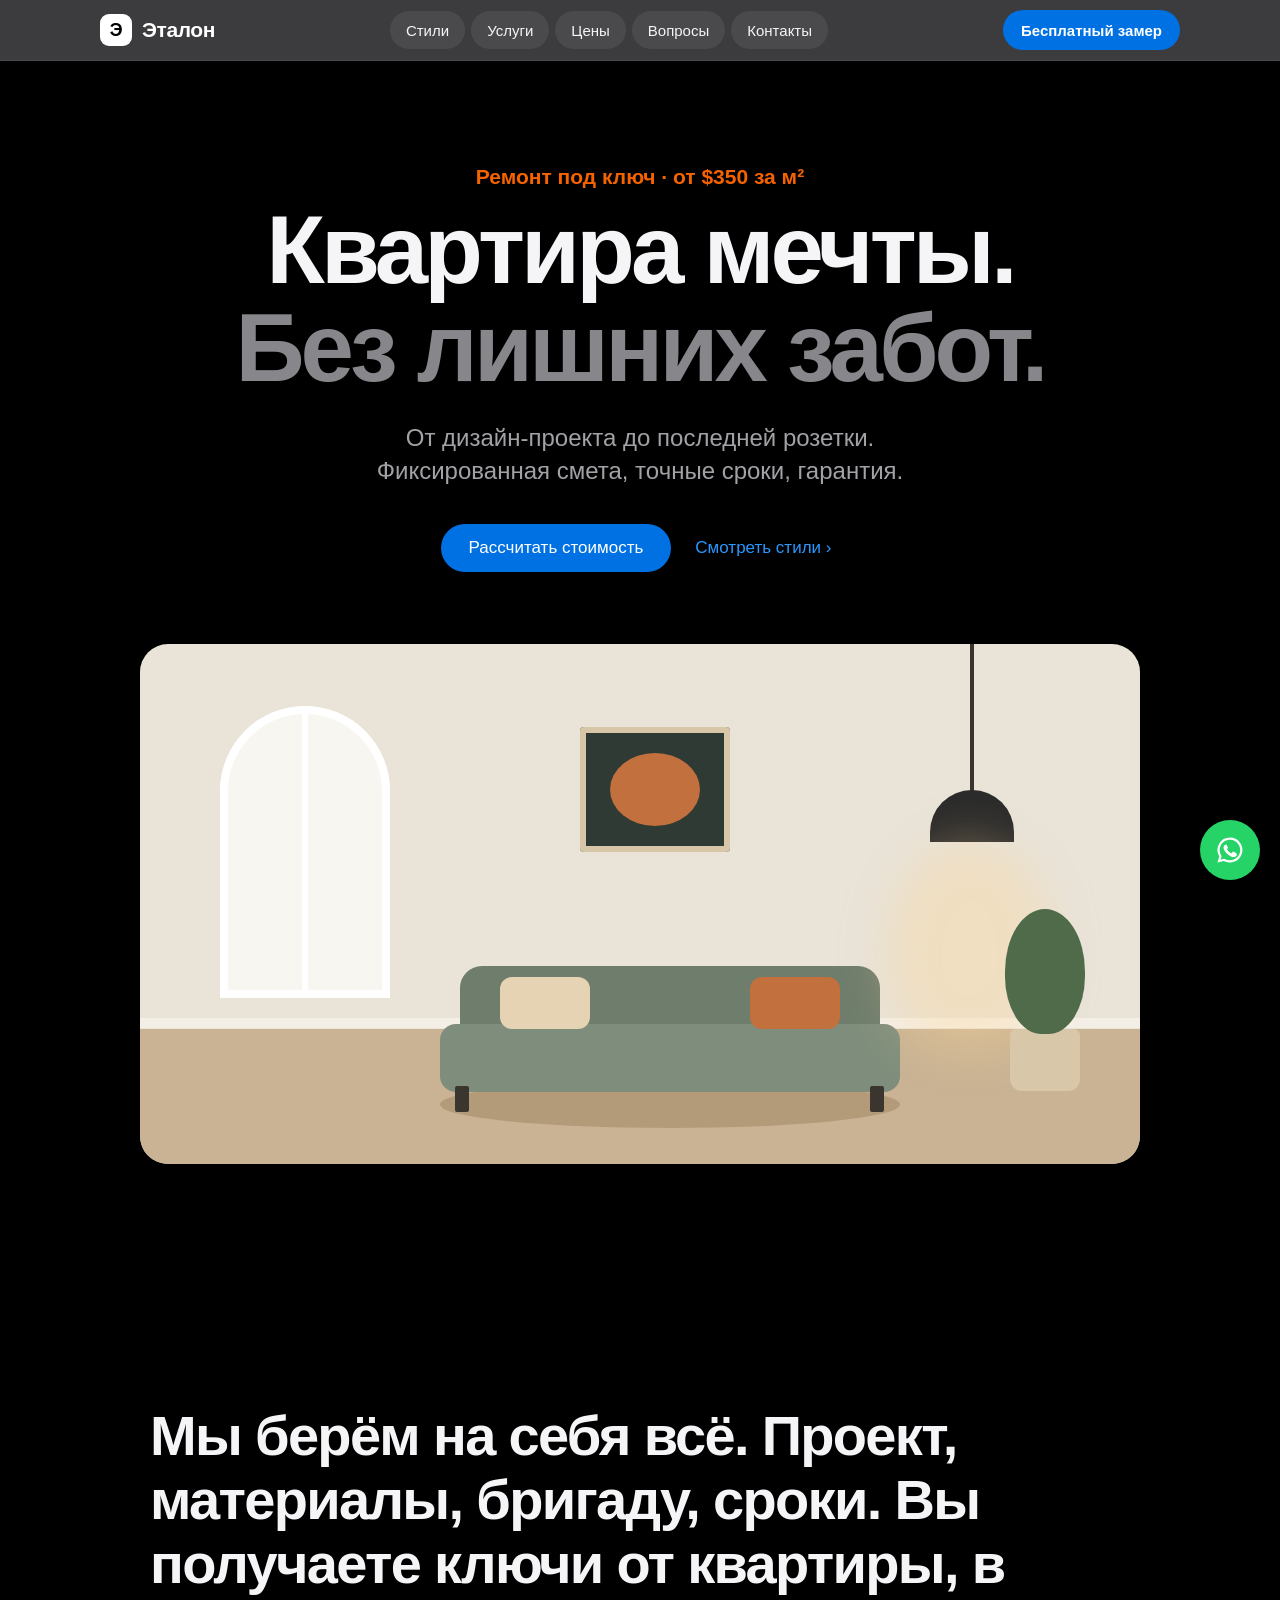
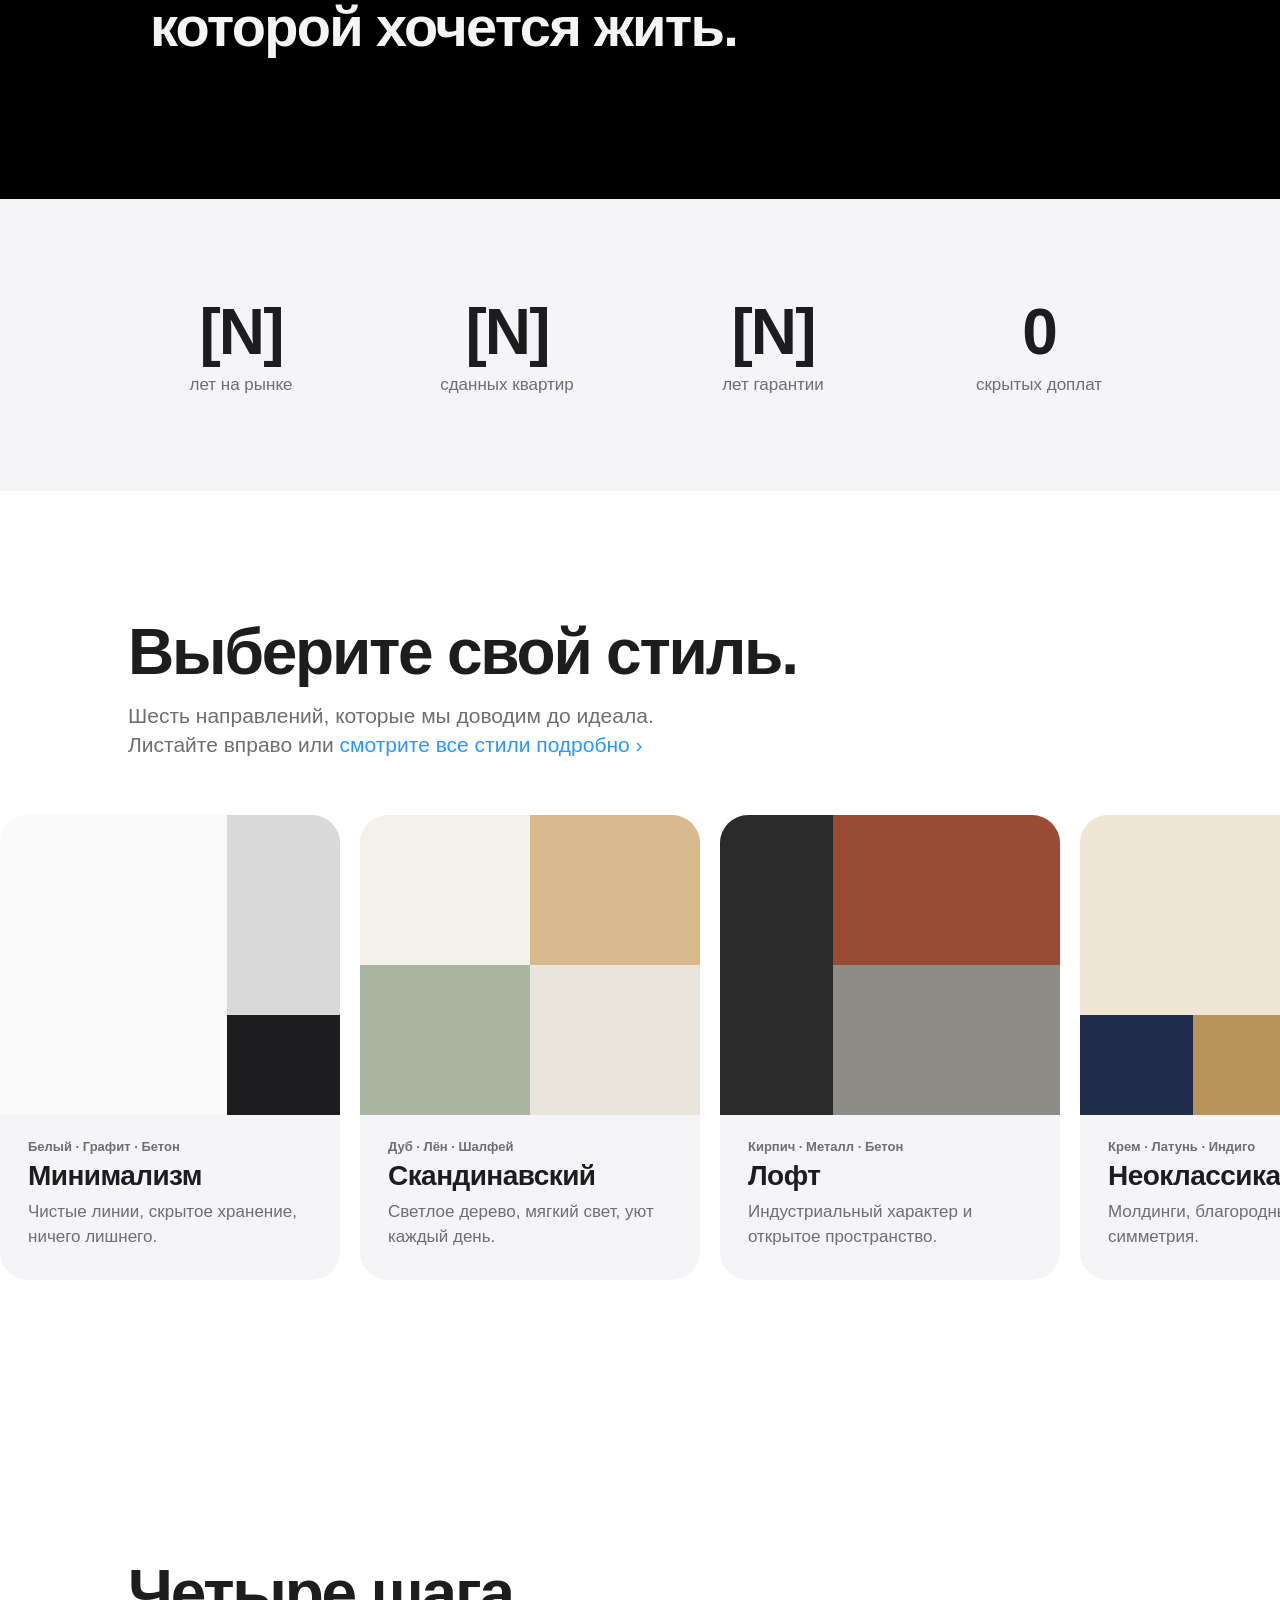
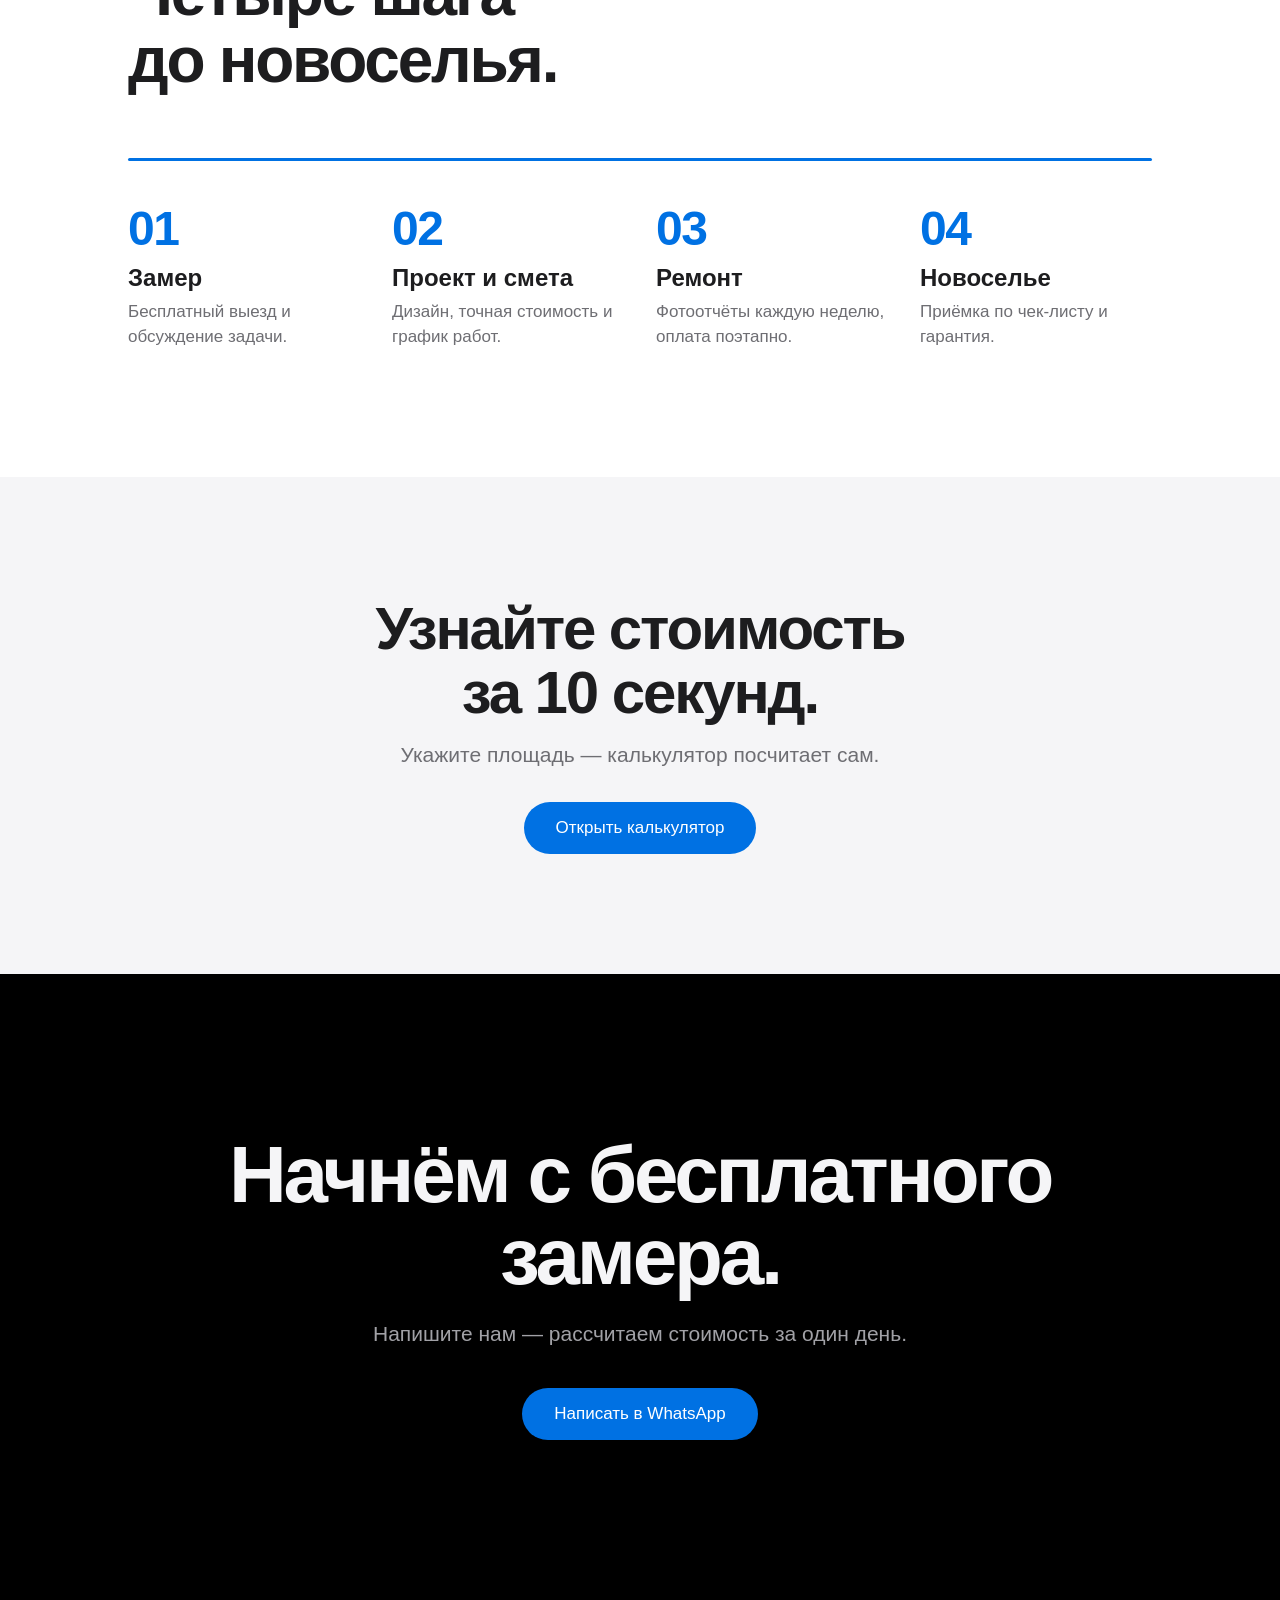
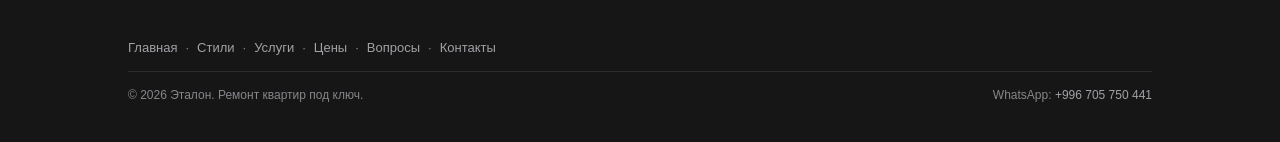
==== commit 02d1a119: "Заметное верхнее меню Co-Authored-By: Claude Opus 5.5 <noreply@anthropic.com> Claude-Session: https:" ====
--- a/index.html
+++ b/index.html
@@ -19,17 +19,17 @@
 </head>
 <body>
 <div style="font-family: -apple-system, BlinkMacSystemFont, 'SF Pro Display', 'Helvetica Neue', sans-serif; color: #1d1d1f; background: #ffffff; -webkit-font-smoothing: antialiased; overflow-x: hidden">
-<nav class="nav-in" style="position: sticky; top: 0; z-index: 10; background: rgba(22,22,23,0.8); backdrop-filter: saturate(180%) blur(20px); -webkit-backdrop-filter: saturate(180%) blur(20px)">
-<div style="max-width: 1024px; margin: 0 auto; padding: 0 22px; min-height: 48px; display: flex; align-items: center; gap: 20px">
-<a href="index.html" style="flex: 0 0 auto; font-size: 19px; font-weight: 600; letter-spacing: -0.02em; color: #f5f5f7">Эталон</a>
-<div class="navlinks" style="flex: 1 1 auto; min-width: 0; justify-content: flex-end">
+<nav class="topnav nav-in">
+<div class="topnav-in">
+<a class="logo" href="index.html"><span class="logo-mark" aria-hidden="true">Э</span>Эталон</a>
+<div class="navlinks">
 <a href="styles.html">Стили</a>
 <a href="services.html">Услуги</a>
 <a href="prices.html">Цены</a>
 <a href="faq.html">Вопросы</a>
 <a href="contacts.html">Контакты</a>
 </div>
-<a class="btn" href="prices.html#calc" style="flex: 0 0 auto; display: inline-flex; align-items: center; min-height: 30px; padding: 0 14px; border-radius: 980px; background: #0071e3; color: #ffffff; font-size: 13px">Замер</a>
+<a class="btn nav-cta" href="prices.html#calc">Бесплатный замер</a>
 </div>
 </nav>
 <section id="top" style="background: #000000; color: #f5f5f7; text-align: center; padding: 104px 22px 120px">
--- a/style.css
+++ b/style.css
@@ -60,6 +60,27 @@
 @keyframes pulse{0%{box-shadow:0 0 0 0 rgba(37,211,102,.5)}70%{box-shadow:0 0 0 18px rgba(37,211,102,0)}100%{box-shadow:0 0 0 0 rgba(37,211,102,0)}}
 .wa-float{position:fixed;right:20px;bottom:20px;z-index:50;width:60px;height:60px;border-radius:50%;background:#25d366;display:flex;align-items:center;justify-content:center;box-shadow:0 8px 24px rgba(0,0,0,.25);animation:pulse 2.4s infinite,fadeUp .8s 1.5s both;transition:transform .25s}
 .wa-float:hover{transform:scale(1.08)}
+
+/* ---- верхнее меню ---- */
+.topnav{position:sticky;top:0;z-index:20;background:rgba(18,18,20,.82);backdrop-filter:saturate(180%) blur(20px);-webkit-backdrop-filter:saturate(180%) blur(20px);border-bottom:1px solid rgba(255,255,255,.08)}
+.topnav-in{max-width:1080px;margin:0 auto;padding:10px 22px;display:grid;grid-template-columns:auto 1fr auto;align-items:center;gap:16px}
+.logo{display:inline-flex;align-items:center;gap:10px;font-size:21px;font-weight:700;letter-spacing:-0.02em;color:#ffffff}
+.logo:hover{color:#ffffff;text-decoration:none}
+.logo-mark{display:inline-flex;align-items:center;justify-content:center;width:32px;height:32px;border-radius:9px;background:#ffffff;color:#000000;font-size:18px;font-weight:800}
+.topnav .navlinks{justify-content:center;gap:6px;font-size:15px}
+.topnav .navlinks a{display:inline-flex;align-items:center;min-height:38px;padding:0 16px;border-radius:980px;color:#f5f5f7;font-weight:500;background:rgba(255,255,255,.07);transition:background-color .2s,color .2s,transform .2s}
+.topnav .navlinks a:hover{background:rgba(255,255,255,.16);color:#ffffff;text-decoration:none}
+.topnav .navlinks a:active{transform:scale(.96)}
+.topnav .navlinks a.active{background:#ffffff;color:#000000;font-weight:600}
+.nav-cta{display:inline-flex;align-items:center;min-height:40px;padding:0 18px;border-radius:980px;background:#0071e3;color:#ffffff;font-size:15px;font-weight:600;white-space:nowrap;box-shadow:0 0 0 0 rgba(0,113,227,.6);animation:ctaPulse 3s ease-in-out 2s infinite}
+.nav-cta:hover{background:#0077ed;color:#ffffff}
+@keyframes ctaPulse{0%,100%{box-shadow:0 0 0 0 rgba(0,113,227,0)}50%{box-shadow:0 0 0 6px rgba(0,113,227,.25)}}
+@media (max-width:820px){
+.topnav-in{grid-template-columns:1fr auto;row-gap:10px;padding:10px 16px 12px}
+.topnav .navlinks{grid-column:1 / -1;grid-row:2;justify-content:flex-start;margin:0 -16px;padding:0 16px}
+.logo{font-size:19px}
+.nav-cta{min-height:36px;padding:0 14px;font-size:14px}
+}
 @media (prefers-reduced-motion: reduce){*{animation:none !important;transition:none !important}}
 
 @view-transition{navigation:auto}
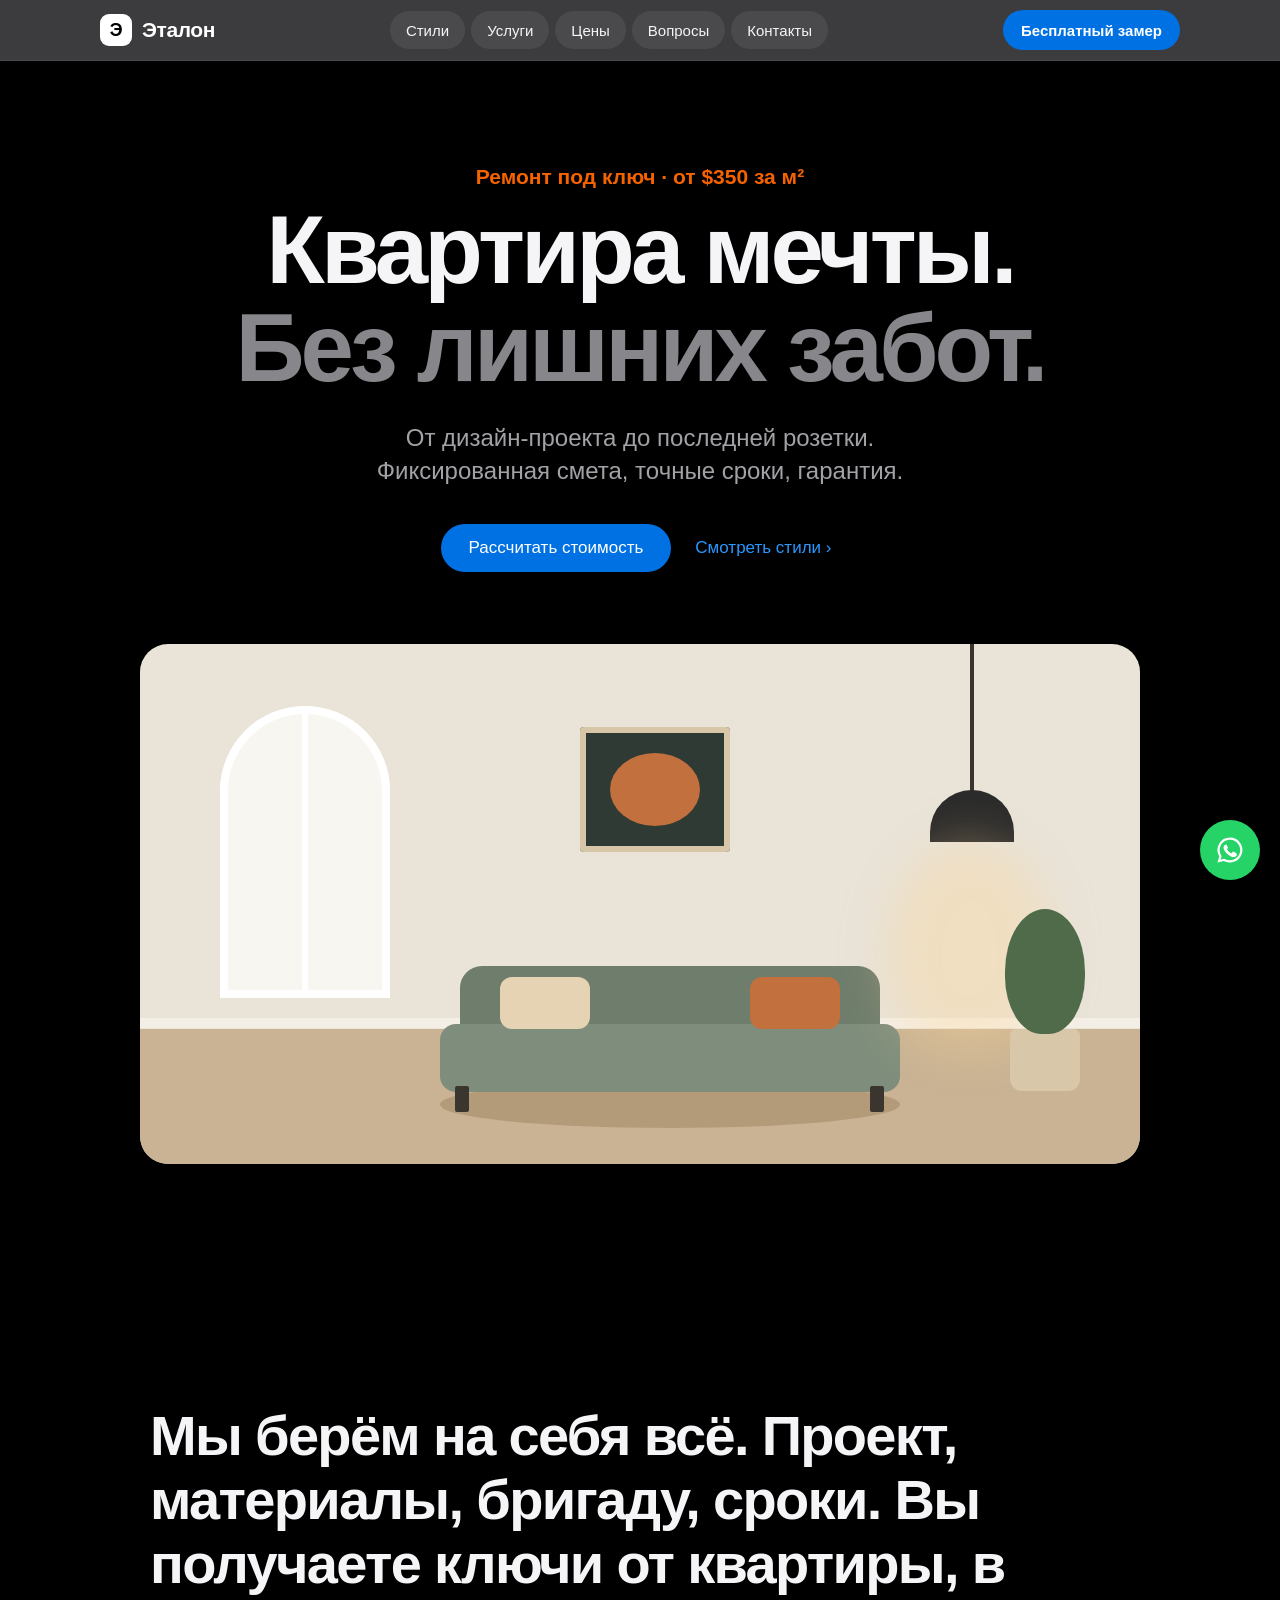
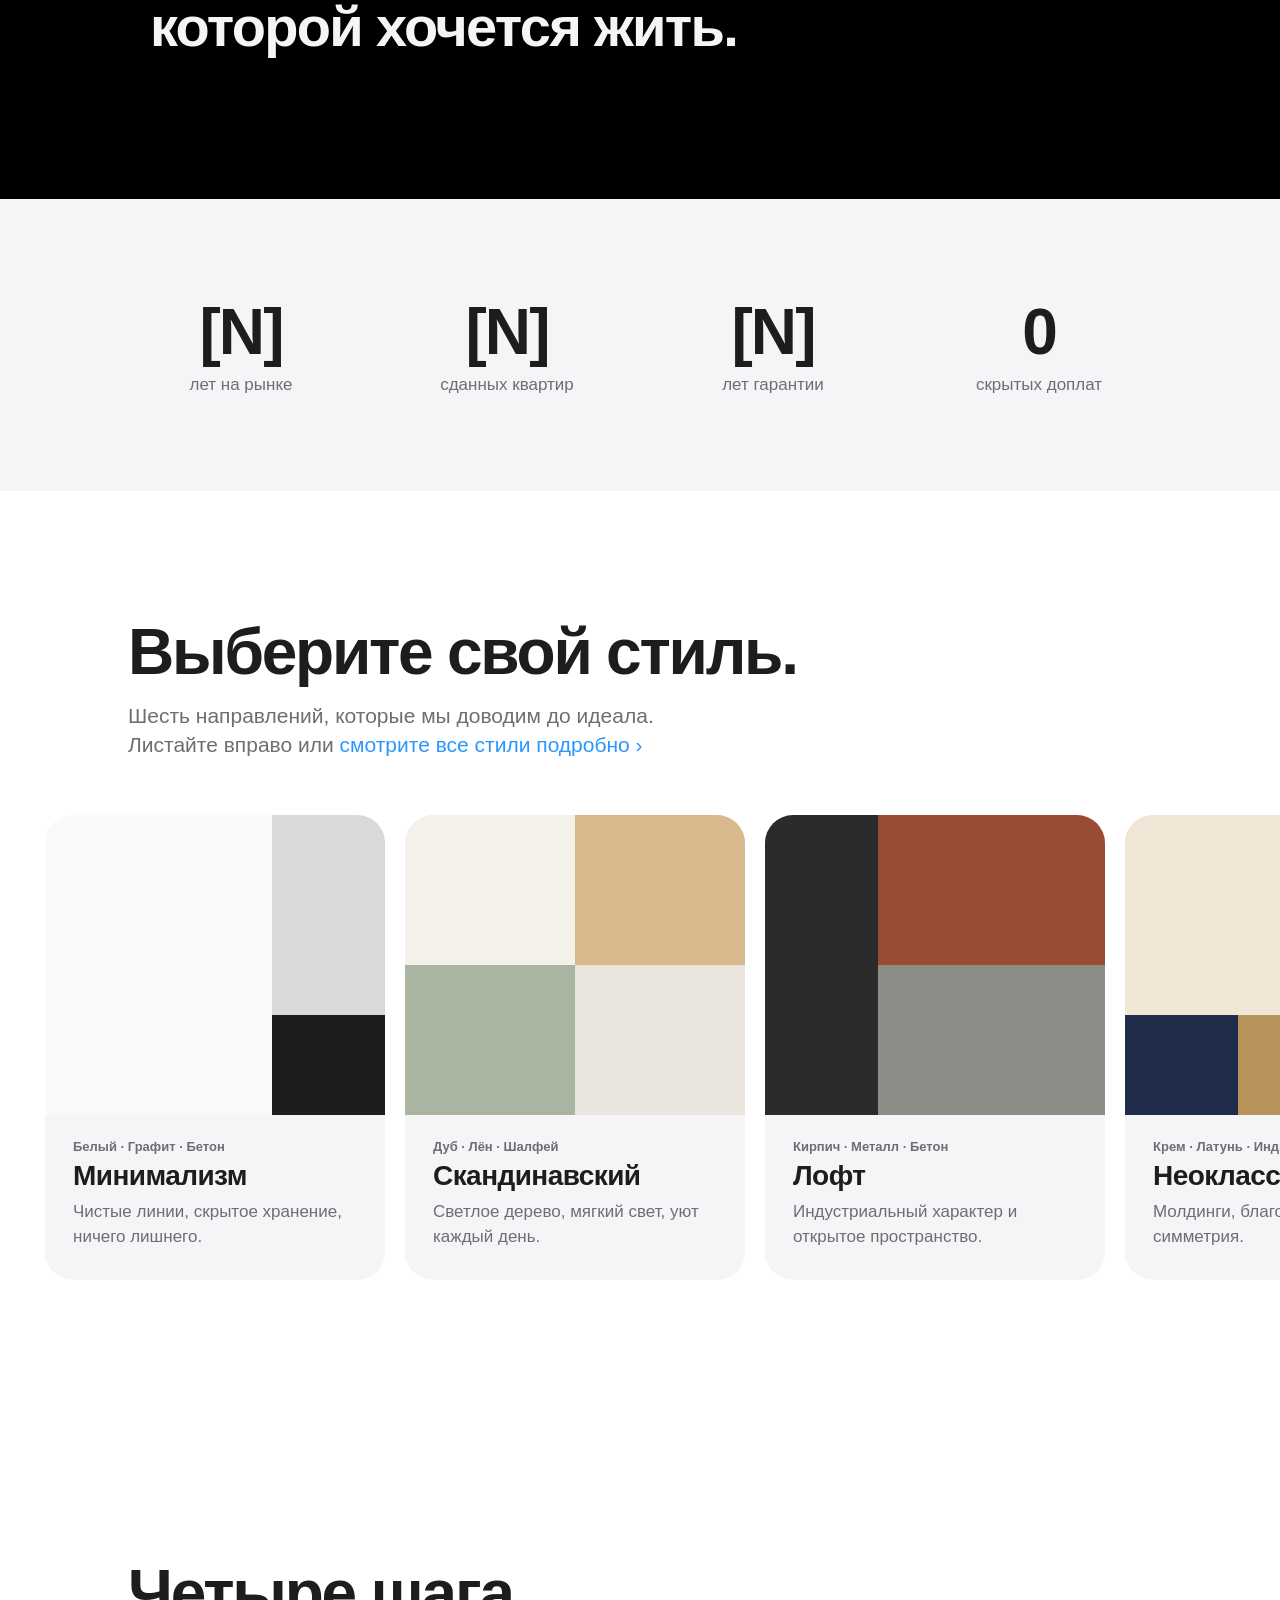
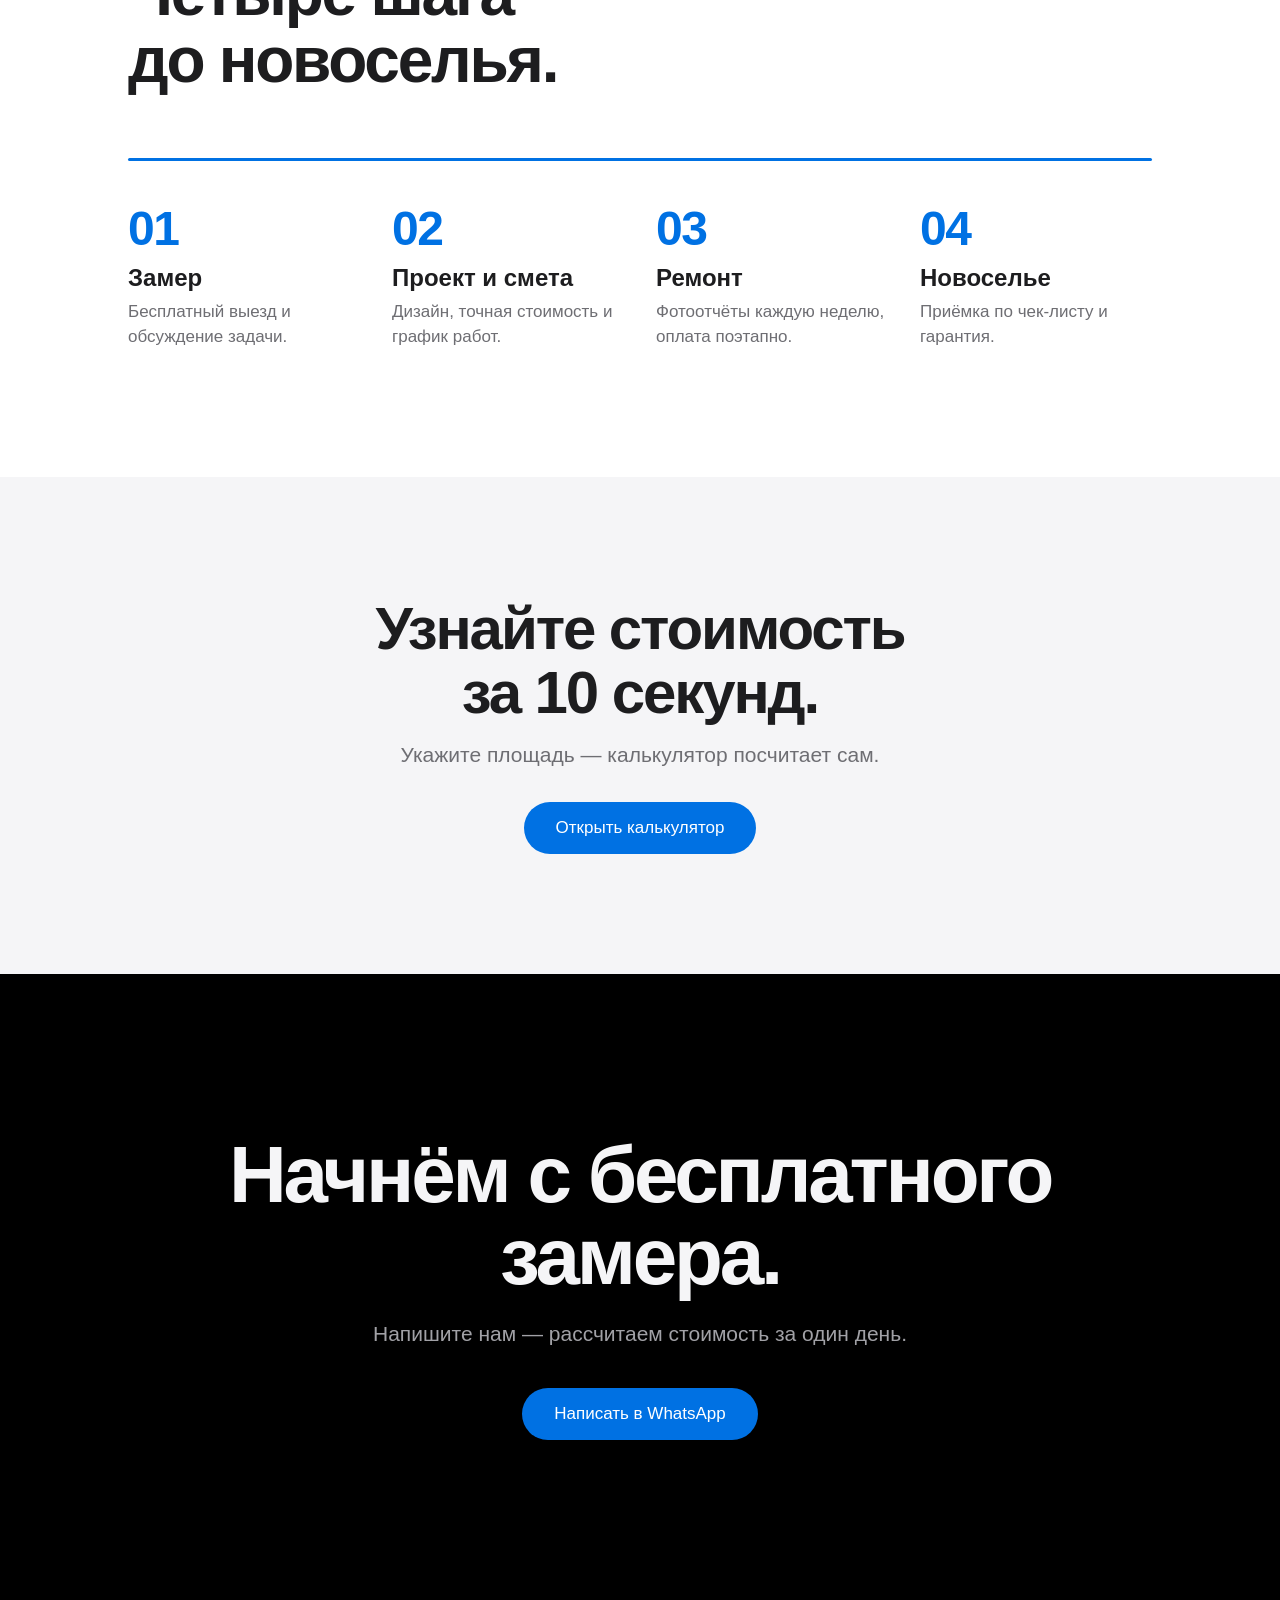
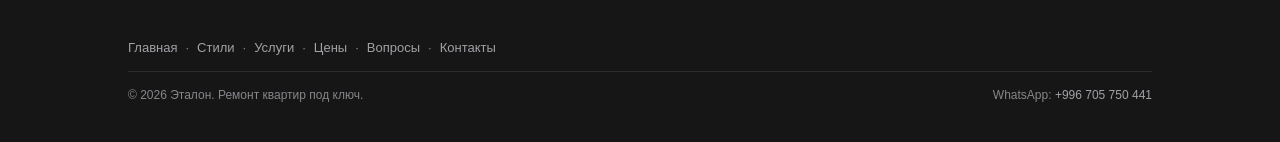
==== commit 2af8992a: "Нижняя панель навигации на телефоне Co-Authored-By: Claude Opus 5.5 <noreply@anthropic.com> Claude-S" ====
--- a/index.html
+++ b/index.html
@@ -2,7 +2,7 @@
 <html lang="ru">
 <head>
 <meta charset="utf-8">
-<meta name="viewport" content="width=device-width, initial-scale=1">
+<meta name="viewport" content="width=device-width, initial-scale=1, viewport-fit=cover">
 <title>Эталон — ремонт квартир под ключ от $350 за м²</title>
 <meta name="description" content="Ремонт квартир под ключ: дизайн-проект, черновые и чистовые работы, закупка материалов. Фиксированная смета, сроки в договоре, гарантия. От $350 за м².">
 <link rel="canonical" href="https://pamir12.github.io/etalon/">
@@ -121,6 +121,7 @@
 </div>
 </footer>
 </div>
+<nav class="tabbar" aria-label="Разделы сайта"><a href="index.html" class="active" aria-current="page"><svg aria-hidden="true" width="24" height="24" viewBox="0 0 24 24" fill="none" stroke="currentColor" stroke-width="1.8" stroke-linecap="round" stroke-linejoin="round"><path d="M3 10.5 12 3l9 7.5"></path><path d="M5 9.5V21h14V9.5"></path><path d="M10 21v-6h4v6"></path></svg><span>Главная</span></a><a href="styles.html"><svg aria-hidden="true" width="24" height="24" viewBox="0 0 24 24" fill="none" stroke="currentColor" stroke-width="1.8" stroke-linecap="round" stroke-linejoin="round"><rect x="3" y="3" width="8" height="8" rx="2"></rect><rect x="13" y="3" width="8" height="8" rx="2"></rect><rect x="3" y="13" width="8" height="8" rx="2"></rect><rect x="13" y="13" width="8" height="8" rx="2"></rect></svg><span>Стили</span></a><a href="services.html"><svg aria-hidden="true" width="24" height="24" viewBox="0 0 24 24" fill="none" stroke="currentColor" stroke-width="1.8" stroke-linecap="round" stroke-linejoin="round"><path d="M14.7 6.3a4 4 0 0 0-5.4 5.4L3 18v3h3l6.3-6.3a4 4 0 0 0 5.4-5.4l-2.6 2.6-2.4-.6-.6-2.4z"></path></svg><span>Услуги</span></a><a href="prices.html"><svg aria-hidden="true" width="24" height="24" viewBox="0 0 24 24" fill="none" stroke="currentColor" stroke-width="1.8" stroke-linecap="round" stroke-linejoin="round"><rect x="5" y="2" width="14" height="20" rx="3"></rect><path d="M8 6h8"></path><path d="M8 11h.01M12 11h.01M16 11h.01M8 15h.01M12 15h.01M16 15h.01M8 19h.01M12 19h.01M16 19h.01"></path></svg><span>Цены</span></a><a href="faq.html"><svg aria-hidden="true" width="24" height="24" viewBox="0 0 24 24" fill="none" stroke="currentColor" stroke-width="1.8" stroke-linecap="round" stroke-linejoin="round"><circle cx="12" cy="12" r="9"></circle><path d="M9.5 9a2.5 2.5 0 1 1 3.5 2.3c-.6.3-1 .9-1 1.6v.6"></path><path d="M12 17h.01"></path></svg><span>Вопросы</span></a><a href="contacts.html"><svg aria-hidden="true" width="24" height="24" viewBox="0 0 24 24" fill="none" stroke="currentColor" stroke-width="1.8" stroke-linecap="round" stroke-linejoin="round"><path d="M21 12a8.5 8.5 0 0 1-12.3 7.6L3 21l1.4-5.4A8.5 8.5 0 1 1 21 12z"></path></svg><span>Контакты</span></a></nav>
 <a id="waFloat" class="wa-float" href="https://wa.me/" aria-label="Написать в WhatsApp"><svg aria-hidden="true" width="30" height="30" viewBox="0 0 24 24" fill="#ffffff"><path d="M12 2a10 10 0 0 0-8.6 15.1L2 22l5-1.3A10 10 0 1 0 12 2zm0 18.2a8.2 8.2 0 0 1-4.2-1.1l-.3-.2-3 .8.8-2.9-.2-.3A8.2 8.2 0 1 1 12 20.2zm4.5-6.1c-.2-.1-1.5-.7-1.7-.8-.2-.1-.4-.1-.6.1l-.8 1c-.1.2-.3.2-.5.1a6.7 6.7 0 0 1-3.3-2.9c-.2-.4.2-.4.7-1.3.1-.2 0-.3 0-.4l-.8-1.8c-.2-.5-.4-.4-.6-.4h-.5a1 1 0 0 0-.7.3 3 3 0 0 0-.9 2.2 5.2 5.2 0 0 0 1.1 2.7 11.8 11.8 0 0 0 4.5 4c1.7.7 2.3.8 3.2.6.5-.1 1.5-.6 1.7-1.2.2-.6.2-1.1.2-1.2-.1-.1-.3-.2-.5-.3z"></path></svg></a>
 <script src="main.js"></script>
 </body>
--- a/style.css
+++ b/style.css
@@ -81,6 +81,21 @@
 .logo{font-size:19px}
 .nav-cta{min-height:36px;padding:0 14px;font-size:14px}
 }
+
+/* ---- нижняя панель (телефон) ---- */
+.tabbar{display:none}
+@media (max-width:820px){
+.topnav .navlinks{display:none}
+.topnav-in{grid-template-columns:1fr auto;row-gap:0}
+.tabbar{display:grid;grid-template-columns:repeat(6,minmax(0,1fr));position:fixed;left:10px;right:10px;bottom:calc(10px + env(safe-area-inset-bottom));z-index:40;padding:6px;border-radius:24px;background:rgba(28,28,30,.86);backdrop-filter:saturate(180%) blur(24px);-webkit-backdrop-filter:saturate(180%) blur(24px);box-shadow:0 10px 40px rgba(0,0,0,.35),inset 0 0 0 1px rgba(255,255,255,.08);animation:fadeUp .6s cubic-bezier(.2,.7,.2,1) .2s both}
+.tabbar a{display:flex;flex-direction:column;align-items:center;justify-content:center;gap:3px;min-height:52px;border-radius:18px;color:#a1a1a6;font-size:10.5px;font-weight:500;text-decoration:none;transition:background-color .2s,color .2s,transform .15s}
+.tabbar a:hover{text-decoration:none;color:#ffffff}
+.tabbar a:active{transform:scale(.92)}
+.tabbar a.active{background:rgba(255,255,255,.14);color:#ffffff;font-weight:600}
+.tabbar a.active svg{stroke:#2997ff}
+.wa-float{bottom:calc(92px + env(safe-area-inset-bottom));right:16px;width:54px;height:54px}
+footer{padding-bottom:calc(120px + env(safe-area-inset-bottom)) !important}
+}
 @media (prefers-reduced-motion: reduce){*{animation:none !important;transition:none !important}}
 
 @view-transition{navigation:auto}
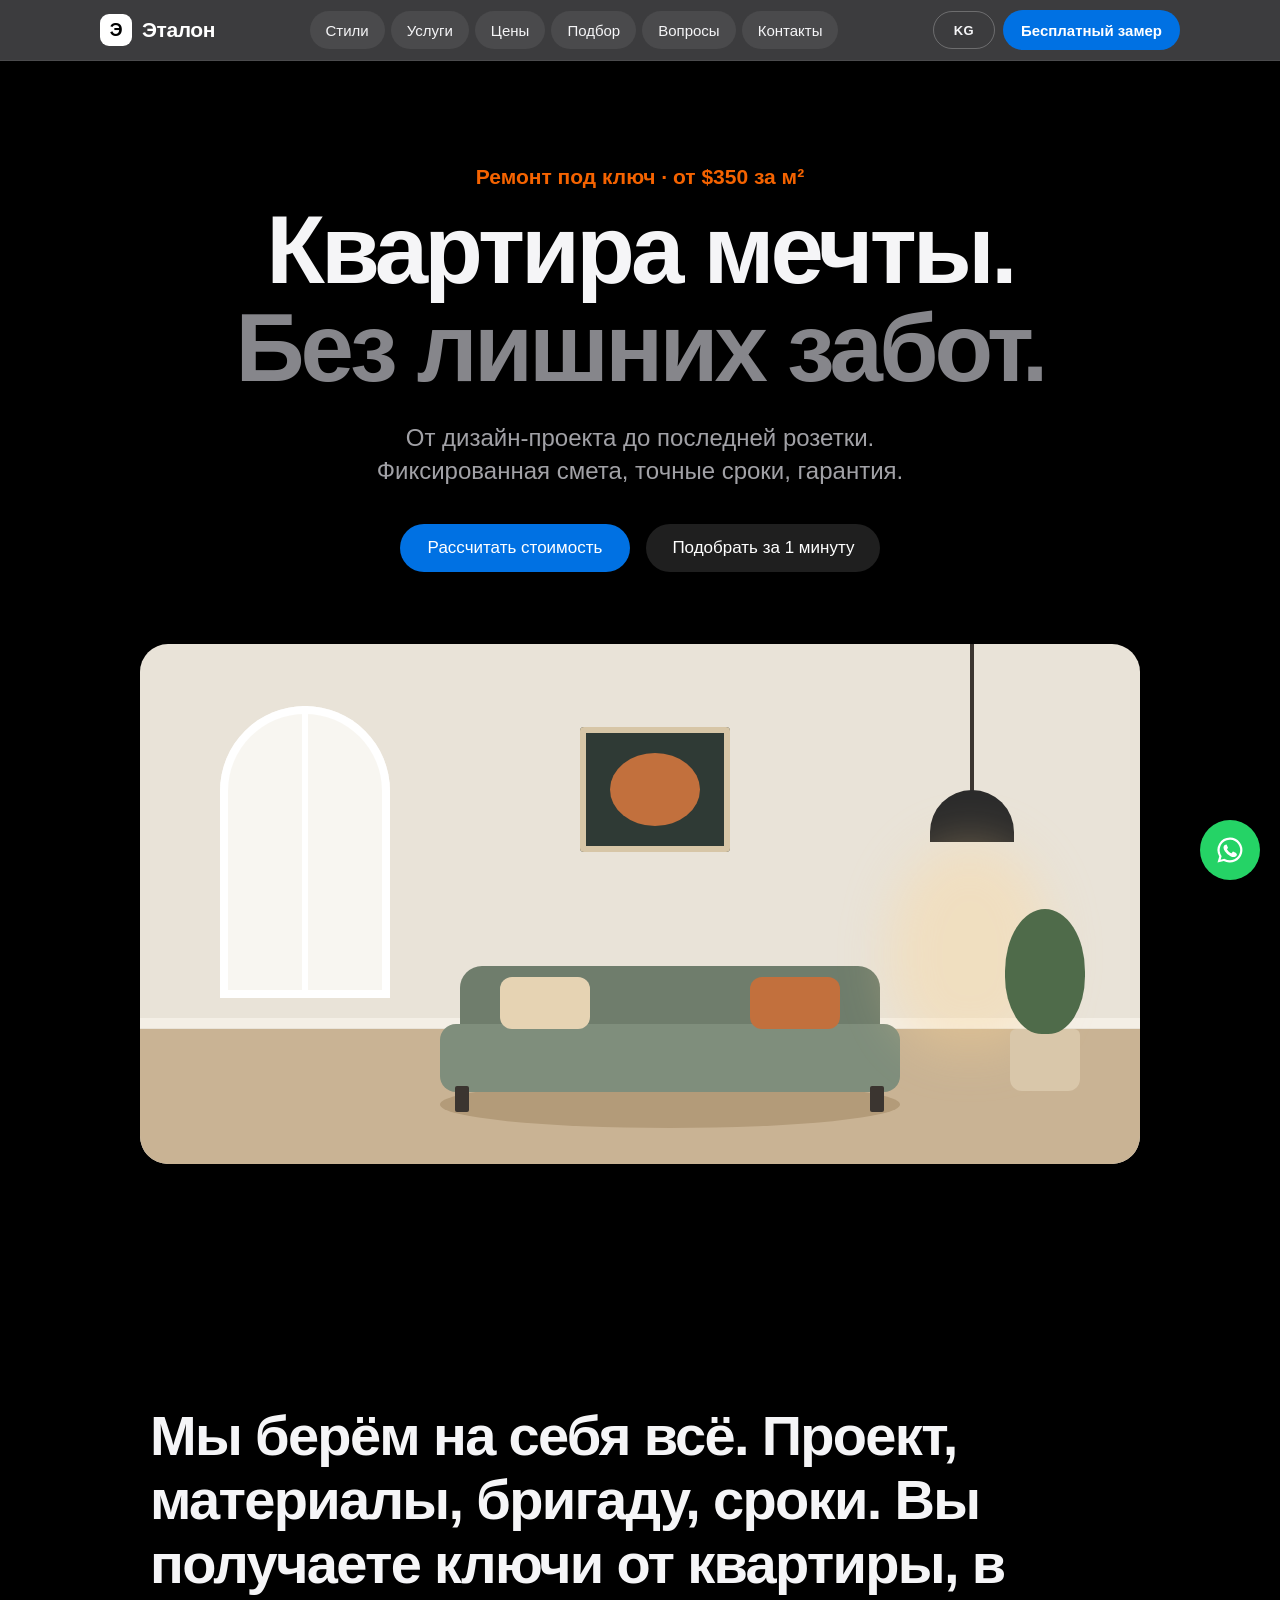
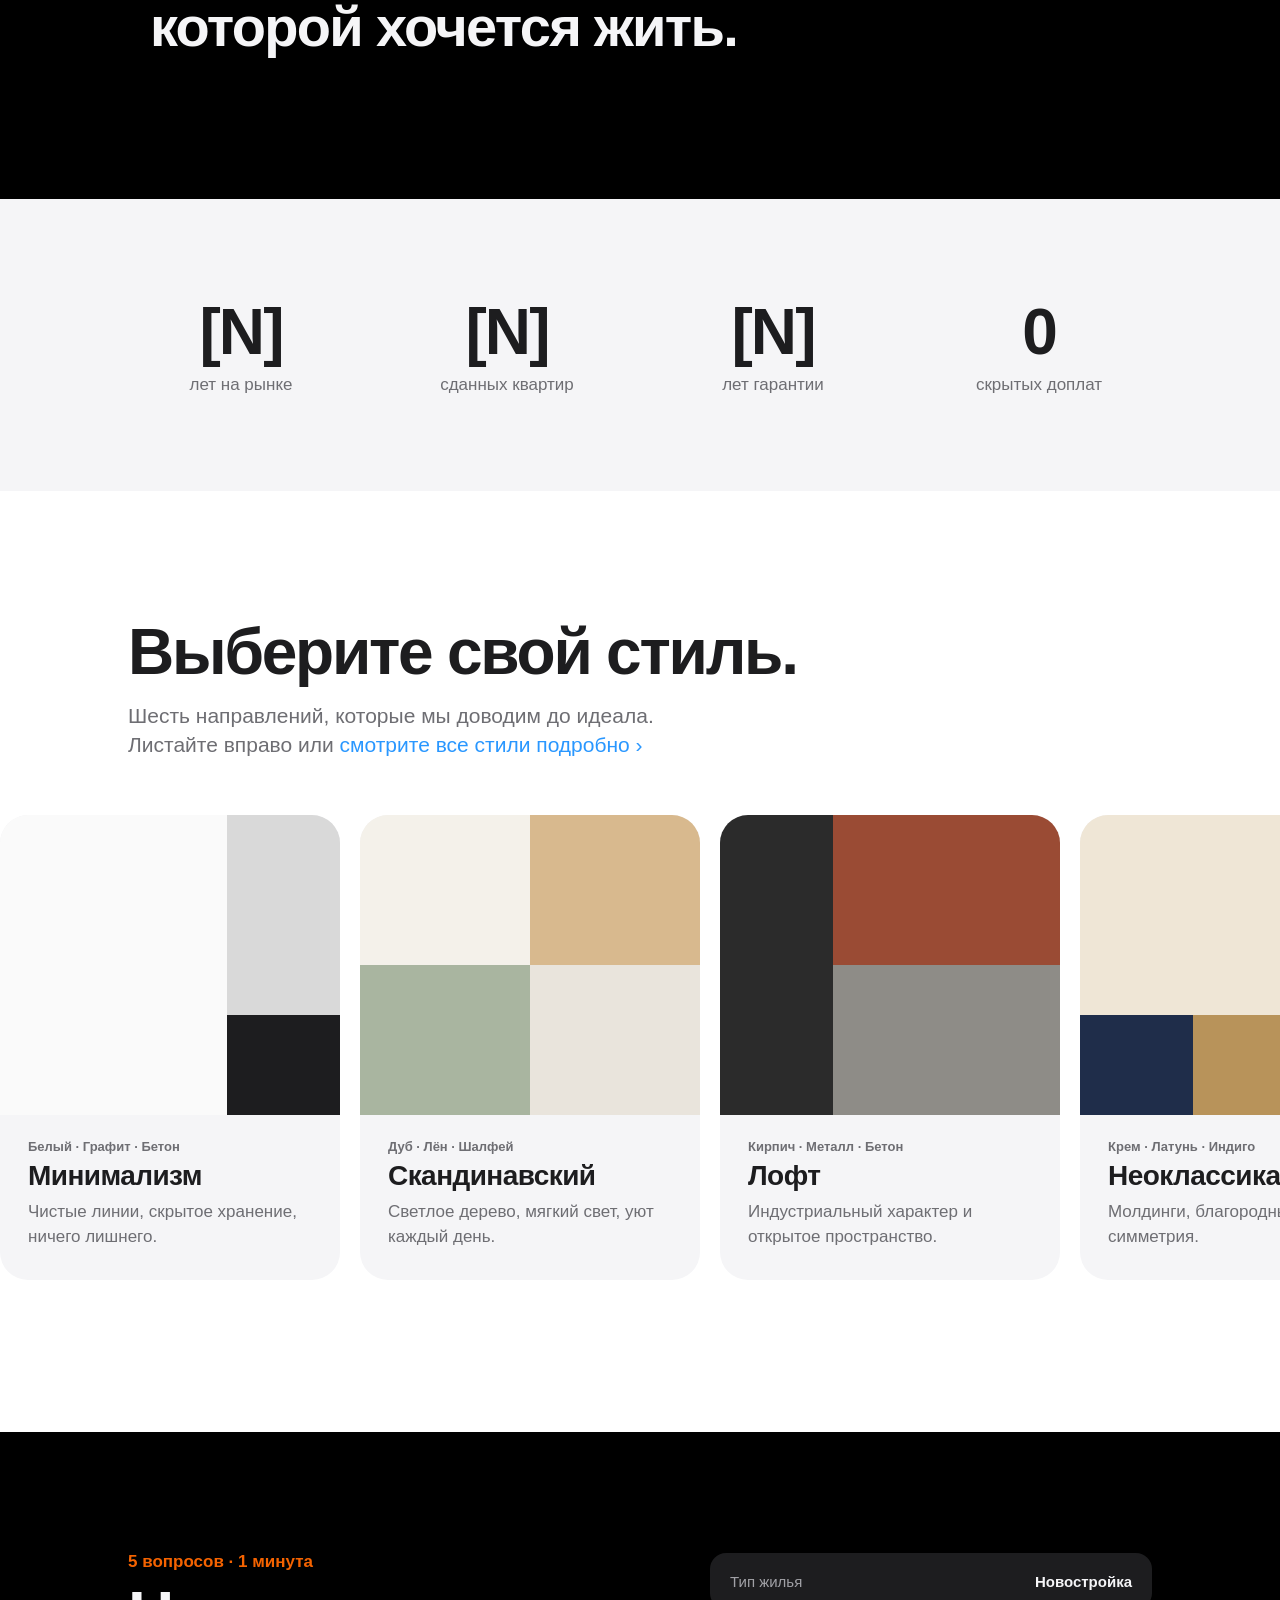
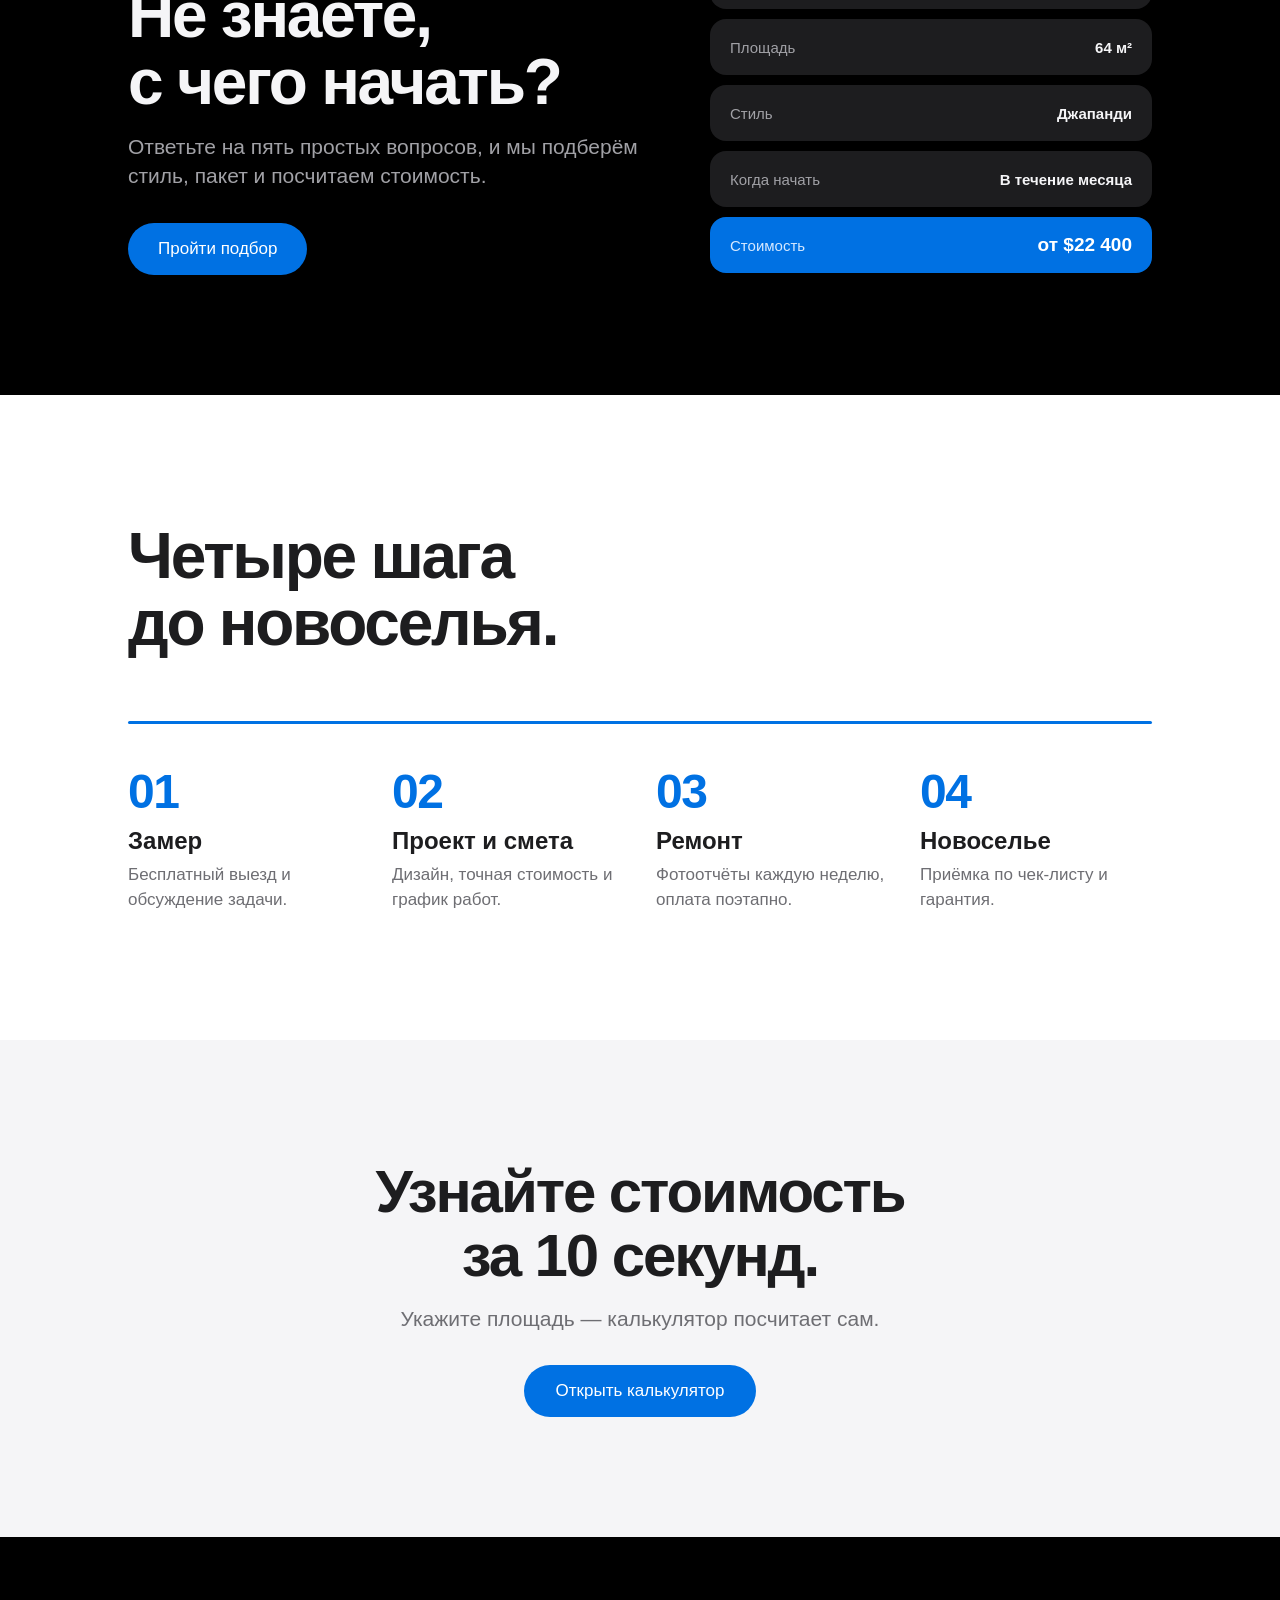
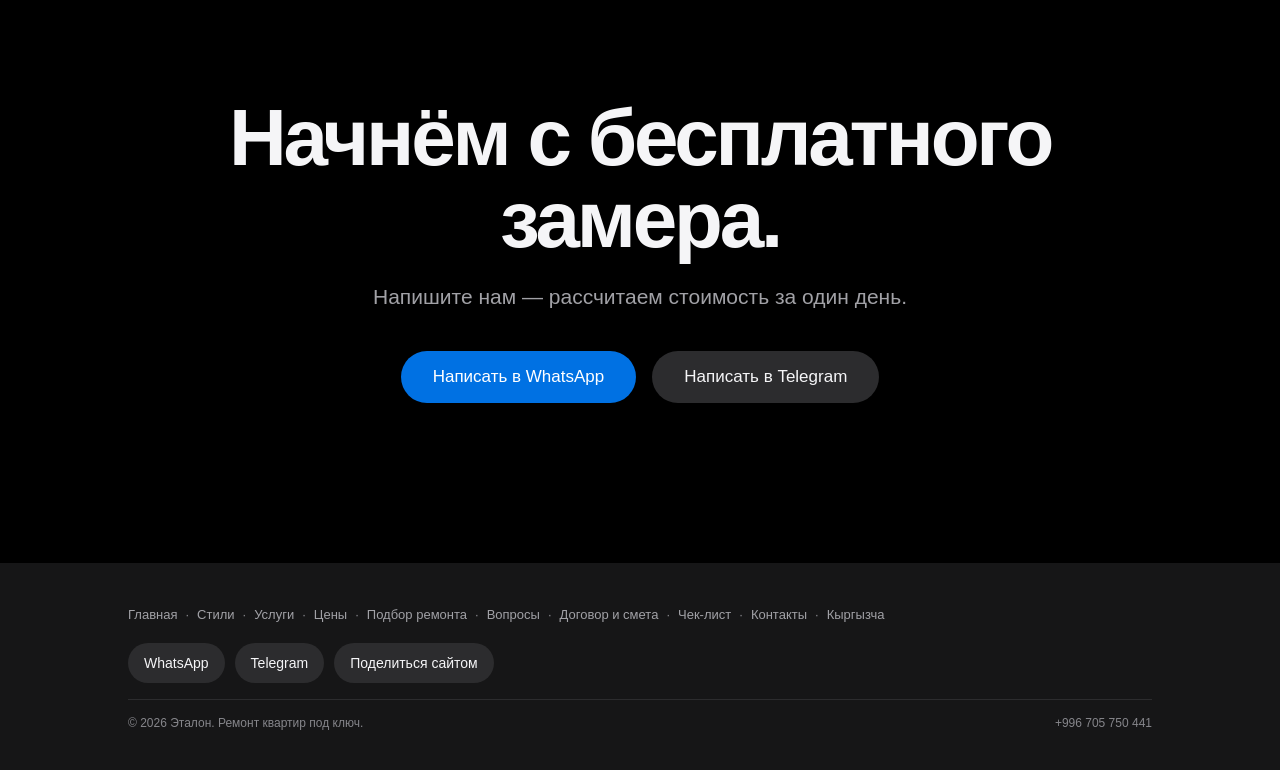
==== commit 88fdf59c: "Квиз, калькулятор по комнатам, сравнение пакетов, план оплаты, договор и смета, чек-лист, запись на " ====
--- a/index.html
+++ b/index.html
@@ -6,19 +6,22 @@
 <title>Эталон — ремонт квартир под ключ от $350 за м²</title>
 <meta name="description" content="Ремонт квартир под ключ: дизайн-проект, черновые и чистовые работы, закупка материалов. Фиксированная смета, сроки в договоре, гарантия. От $350 за м².">
 <link rel="canonical" href="https://pamir12.github.io/etalon/">
+<link rel="alternate" hreflang="ru" href="https://pamir12.github.io/etalon/">
+<link rel="alternate" hreflang="ky" href="https://pamir12.github.io/etalon/kg.html">
 <meta property="og:title" content="Эталон — ремонт квартир под ключ от $350 за м²">
 <meta property="og:description" content="Ремонт квартир под ключ: дизайн-проект, черновые и чистовые работы, закупка материалов. Фиксированная смета, сроки в договоре, гарантия. От $350 за м².">
 <meta property="og:type" content="website">
 <meta property="og:url" content="https://pamir12.github.io/etalon/">
 <meta property="og:locale" content="ru_RU">
 <meta property="og:site_name" content="Эталон">
+<meta name="color-scheme" content="light dark">
 <meta name="theme-color" content="#000000">
 <link rel="icon" href="data:image/svg+xml,%3Csvg xmlns='http://www.w3.org/2000/svg' viewBox='0 0 64 64'%3E%3Crect width='64' height='64' rx='14' fill='%23000'/%3E%3Ctext x='32' y='45' font-family='Helvetica,Arial,sans-serif' font-size='38' font-weight='700' text-anchor='middle' fill='%23fff'%3EЭ%3C/text%3E%3C/svg%3E">
-<script type="application/ld+json">{"@context":"https://schema.org","@type":"HomeAndConstructionBusiness","name":"Эталон","description":"Ремонт квартир под ключ: дизайн-проект, черновые и чистовые работы, закупка материалов, гарантия.","url":"https://pamir12.github.io/etalon/","telephone":"+996705750441","priceRange":"от $350 за м²","areaServed":{"@type":"Country","name":"Кыргызстан"}}</script>
-<link rel="stylesheet" href="style.css">
+<script type="application/ld+json">{"@context":"https://schema.org","@type":"HomeAndConstructionBusiness","name":"Эталон","description":"Ремонт квартир под ключ: дизайн-проект, черновые и чистовые работы, закупка материалов, гарантия.","url":"https://pamir12.github.io/etalon/","telephone":"+996705750441","priceRange":"от $350 за м²","areaServed":{"@type":"Country","name":"Кыргызстан"},"sameAs":["https://t.me/+996705750441"]}</script>
+<link rel="stylesheet" href="style.css?v=9">
 </head>
 <body>
-<div style="font-family: -apple-system, BlinkMacSystemFont, 'SF Pro Display', 'Helvetica Neue', sans-serif; color: #1d1d1f; background: #ffffff; -webkit-font-smoothing: antialiased; overflow-x: hidden">
+<div class="page" style="font-family: -apple-system, BlinkMacSystemFont, 'SF Pro Display', 'Helvetica Neue', sans-serif; color: #1d1d1f; background: #ffffff; -webkit-font-smoothing: antialiased; overflow-x: hidden">
 <nav class="topnav nav-in">
 <div class="topnav-in">
 <a class="logo" href="index.html"><span class="logo-mark" aria-hidden="true">Э</span>Эталон</a>
@@ -26,10 +29,11 @@
 <a href="styles.html">Стили</a>
 <a href="services.html">Услуги</a>
 <a href="prices.html">Цены</a>
+<a href="quiz.html">Подбор</a>
 <a href="faq.html">Вопросы</a>
 <a href="contacts.html">Контакты</a>
 </div>
-<a class="btn nav-cta" href="prices.html#calc">Бесплатный замер</a>
+<div class="nav-right"><a class="lang" href="kg.html" lang="ky" aria-label="Кыргызча версия">KG</a><a class="btn nav-cta" href="contacts.html#booking">Бесплатный замер</a></div>
 </div>
 </nav>
 <section id="top" style="background: #000000; color: #f5f5f7; text-align: center; padding: 104px 22px 120px">
@@ -38,7 +42,7 @@
 <p class="hero-in d3" style="margin: 24px auto 0; max-width: 640px; font-size: clamp(19px, 2.4vw, 24px); line-height: 1.4; color: #a1a1a6">От дизайн-проекта до последней розетки. Фиксированная смета, точные сроки, гарантия.</p>
 <div class="hero-in d4" style="display: flex; flex-wrap: wrap; justify-content: center; gap: 16px; margin-top: 36px">
 <a class="btn" href="prices.html#calc" style="display: inline-flex; align-items: center; min-height: 48px; padding: 0 28px; border-radius: 980px; background: #0071e3; color: #ffffff; font-size: 17px">Рассчитать стоимость</a>
-<a href="styles.html" style="display: inline-flex; align-items: center; min-height: 48px; padding: 0 8px; font-size: 17px">Смотреть стили ›</a>
+<a class="btn" href="quiz.html" style="display: inline-flex; align-items: center; min-height: 48px; padding: 0 26px; border-radius: 980px; background: rgba(255,255,255,.12); color: #ffffff; font-size: 17px">Подобрать за 1 минуту</a>
 </div>
 
 <div class="room" style="position: relative; max-width: 1000px; height: clamp(300px, 46vw, 520px); margin: 72px auto 0; border-radius: 28px; overflow: hidden; background: #e9e3d8">
@@ -87,6 +91,23 @@
 <div class="card slide" style="flex: 0 0 min(340px, 82vw); border-radius: 28px; background: #f5f5f7; overflow: hidden"><div style="height: 300px; display: grid; grid-template-columns: 2fr 1fr; grid-template-rows: 1fr 1fr"><div style="background: #3d3f44"></div><div style="background: #c9673f"></div><div style="background: #f2efea; grid-column: span 2"></div></div><div style="padding: 24px 28px 30px"><p style="margin: 0; font-size: 13px; font-weight: 600; color: #6e6e73">Графит · Терракота · Молоко</p><h3 style="margin: 6px 0 0; font-size: 28px; font-weight: 700; letter-spacing: -0.02em">Современный</h3><p style="margin: 8px 0 0; font-size: 17px; line-height: 1.45; color: #6e6e73">Актуальные материалы, умный дом, акцентный свет.</p></div></div>
 </div>
 </section>
+<section style="padding: 120px 22px; background: #000000; color: #f5f5f7">
+<div style="max-width: 1024px; margin: 0 auto; display: flex; flex-wrap: wrap; gap: 40px; align-items: center">
+<div class="reveal" style="flex: 1 1 420px; min-width: 0">
+<p style="margin: 0; font-size: 17px; font-weight: 600; color: #f56300">5 вопросов · 1 минута</p>
+<h2 style="margin: 0; font-size: clamp(40px, 6vw, 64px); line-height: 1.05; font-weight: 700; letter-spacing: -0.035em; margin-top: 10px">Не знаете,<br>с чего начать?</h2>
+<p style="margin: 16px 0 0; font-size: 21px; line-height: 1.4; color: #a1a1a6">Ответьте на пять простых вопросов, и мы подберём стиль, пакет и посчитаем стоимость.</p>
+<a class="btn" href="quiz.html" style="display: inline-flex; align-items: center; justify-content: center; min-height: 52px; padding: 0 30px; border-radius: 980px; font-size: 17px; margin-top: 32px; background: #0071e3; color: #ffffff">Пройти подбор</a>
+</div>
+<div class="reveal-2" style="flex: 1 1 320px; min-width: 0; display: grid; gap: 10px">
+<div class="quiz-peek">Тип жилья <span>Новостройка</span></div>
+<div class="quiz-peek">Площадь <span>64 м²</span></div>
+<div class="quiz-peek">Стиль <span>Джапанди</span></div>
+<div class="quiz-peek">Когда начать <span>В течение месяца</span></div>
+<div class="quiz-peek sel">Стоимость <span>от $22 400</span></div>
+</div>
+</div>
+</section>
 <section id="process" style="padding: 128px 22px; background: #ffffff">
 <div style="max-width: 1024px; margin: 0 auto">
 <h2 class="reveal" style="margin: 0; font-size: clamp(40px, 6vw, 64px); line-height: 1.05; font-weight: 700; letter-spacing: -0.035em">Четыре шага<br>до новоселья.</h2>
@@ -109,20 +130,27 @@
 <p class="reveal" style="margin: 20px auto 0; max-width: 560px; font-size: 21px; line-height: 1.4; color: #a1a1a6">Напишите нам — рассчитаем стоимость за один день.</p>
 <div class="reveal-2" style="display: flex; flex-wrap: wrap; justify-content: center; gap: 16px; margin-top: 40px">
 <a class="btn" href="https://wa.me/" style="display: inline-flex; align-items: center; min-height: 52px; padding: 0 32px; border-radius: 980px; background: #0071e3; color: #ffffff; font-size: 17px">Написать в WhatsApp</a>
+<a class="btn" href="https://t.me/+996705750441" target="_blank" rel="noopener" style="display: inline-flex; align-items: center; min-height: 52px; padding: 0 32px; border-radius: 980px; background: #2c2c2e; color: #f5f5f7; font-size: 17px">Написать в Telegram</a>
 </div>
 </section>
 <footer style="background: #161617; padding: 40px 22px">
 <div style="max-width: 1024px; margin: 0 auto; display: flex; flex-direction: column; gap: 16px; font-size: 13px; color: #86868b">
-<div style="display: flex; flex-wrap: wrap; gap: 8px"><a href="index.html" style="color: #a1a1a6">Главная</a> · <a href="styles.html" style="color: #a1a1a6">Стили</a> · <a href="services.html" style="color: #a1a1a6">Услуги</a> · <a href="prices.html" style="color: #a1a1a6">Цены</a> · <a href="faq.html" style="color: #a1a1a6">Вопросы</a> · <a href="contacts.html" style="color: #a1a1a6">Контакты</a></div>
+<div style="display: flex; flex-wrap: wrap; gap: 8px; line-height: 1.8"><a href="index.html" style="color: #a1a1a6">Главная</a> · <a href="styles.html" style="color: #a1a1a6">Стили</a> · <a href="services.html" style="color: #a1a1a6">Услуги</a> · <a href="prices.html" style="color: #a1a1a6">Цены</a> · <a href="quiz.html" style="color: #a1a1a6">Подбор ремонта</a> · <a href="faq.html" style="color: #a1a1a6">Вопросы</a> · <a href="dogovor.html" style="color: #a1a1a6">Договор и смета</a> · <a href="checklist.html" style="color: #a1a1a6">Чек-лист</a> · <a href="contacts.html" style="color: #a1a1a6">Контакты</a> · <a href="kg.html" style="color: #a1a1a6">Кыргызча</a></div>
+<div style="display: flex; flex-wrap: wrap; gap: 10px">
+<a class="btn foot-btn" href="https://wa.me/">WhatsApp</a>
+<a class="btn foot-btn" href="https://t.me/+996705750441" target="_blank" rel="noopener">Telegram</a>
+<button class="btn foot-btn" type="button" data-share>Поделиться сайтом</button>
+</div>
 <div style="display: flex; flex-wrap: wrap; justify-content: space-between; gap: 12px; padding-top: 16px; border-top: 1px solid #2c2c2e; font-size: 12px">
 <span>© 2026 Эталон. Ремонт квартир под ключ.</span>
-<span>WhatsApp: <a href="https://wa.me/" style="color: #a1a1a6">+996 705 750 441</a></span>
+<span>+996 705 750 441</span>
 </div>
 </div>
 </footer>
 </div>
-<nav class="tabbar" aria-label="Разделы сайта"><a href="index.html" class="active" aria-current="page"><svg aria-hidden="true" width="24" height="24" viewBox="0 0 24 24" fill="none" stroke="currentColor" stroke-width="1.8" stroke-linecap="round" stroke-linejoin="round"><path d="M3 10.5 12 3l9 7.5"></path><path d="M5 9.5V21h14V9.5"></path><path d="M10 21v-6h4v6"></path></svg><span>Главная</span></a><a href="styles.html"><svg aria-hidden="true" width="24" height="24" viewBox="0 0 24 24" fill="none" stroke="currentColor" stroke-width="1.8" stroke-linecap="round" stroke-linejoin="round"><rect x="3" y="3" width="8" height="8" rx="2"></rect><rect x="13" y="3" width="8" height="8" rx="2"></rect><rect x="3" y="13" width="8" height="8" rx="2"></rect><rect x="13" y="13" width="8" height="8" rx="2"></rect></svg><span>Стили</span></a><a href="services.html"><svg aria-hidden="true" width="24" height="24" viewBox="0 0 24 24" fill="none" stroke="currentColor" stroke-width="1.8" stroke-linecap="round" stroke-linejoin="round"><path d="M14.7 6.3a4 4 0 0 0-5.4 5.4L3 18v3h3l6.3-6.3a4 4 0 0 0 5.4-5.4l-2.6 2.6-2.4-.6-.6-2.4z"></path></svg><span>Услуги</span></a><a href="prices.html"><svg aria-hidden="true" width="24" height="24" viewBox="0 0 24 24" fill="none" stroke="currentColor" stroke-width="1.8" stroke-linecap="round" stroke-linejoin="round"><rect x="5" y="2" width="14" height="20" rx="3"></rect><path d="M8 6h8"></path><path d="M8 11h.01M12 11h.01M16 11h.01M8 15h.01M12 15h.01M16 15h.01M8 19h.01M12 19h.01M16 19h.01"></path></svg><span>Цены</span></a><a href="faq.html"><svg aria-hidden="true" width="24" height="24" viewBox="0 0 24 24" fill="none" stroke="currentColor" stroke-width="1.8" stroke-linecap="round" stroke-linejoin="round"><circle cx="12" cy="12" r="9"></circle><path d="M9.5 9a2.5 2.5 0 1 1 3.5 2.3c-.6.3-1 .9-1 1.6v.6"></path><path d="M12 17h.01"></path></svg><span>Вопросы</span></a><a href="contacts.html"><svg aria-hidden="true" width="24" height="24" viewBox="0 0 24 24" fill="none" stroke="currentColor" stroke-width="1.8" stroke-linecap="round" stroke-linejoin="round"><path d="M21 12a8.5 8.5 0 0 1-12.3 7.6L3 21l1.4-5.4A8.5 8.5 0 1 1 21 12z"></path></svg><span>Контакты</span></a></nav>
+<nav class="tabbar" aria-label="Разделы сайта"><a href="index.html" class="active" aria-current="page"><svg aria-hidden="true" width="24" height="24" viewBox="0 0 24 24" fill="none" stroke="currentColor" stroke-width="1.8" stroke-linecap="round" stroke-linejoin="round"><path d="M3 10.5 12 3l9 7.5"></path><path d="M5 9.5V21h14V9.5"></path><path d="M10 21v-6h4v6"></path></svg><span>Главная</span></a><a href="styles.html"><svg aria-hidden="true" width="24" height="24" viewBox="0 0 24 24" fill="none" stroke="currentColor" stroke-width="1.8" stroke-linecap="round" stroke-linejoin="round"><rect x="3" y="3" width="8" height="8" rx="2"></rect><rect x="13" y="3" width="8" height="8" rx="2"></rect><rect x="3" y="13" width="8" height="8" rx="2"></rect><rect x="13" y="13" width="8" height="8" rx="2"></rect></svg><span>Стили</span></a><a href="quiz.html"><svg aria-hidden="true" width="24" height="24" viewBox="0 0 24 24" fill="none" stroke="currentColor" stroke-width="1.8" stroke-linecap="round" stroke-linejoin="round"><path d="M12 3l2.3 4.7 5.2.8-3.8 3.7.9 5.2L12 15l-4.6 2.4.9-5.2-3.8-3.7 5.2-.8z"></path></svg><span>Подбор</span></a><a href="prices.html"><svg aria-hidden="true" width="24" height="24" viewBox="0 0 24 24" fill="none" stroke="currentColor" stroke-width="1.8" stroke-linecap="round" stroke-linejoin="round"><rect x="5" y="2" width="14" height="20" rx="3"></rect><path d="M8 6h8"></path><path d="M8 11h.01M12 11h.01M16 11h.01M8 15h.01M12 15h.01M16 15h.01M8 19h.01M12 19h.01M16 19h.01"></path></svg><span>Цены</span></a><a href="faq.html"><svg aria-hidden="true" width="24" height="24" viewBox="0 0 24 24" fill="none" stroke="currentColor" stroke-width="1.8" stroke-linecap="round" stroke-linejoin="round"><circle cx="12" cy="12" r="9"></circle><path d="M9.5 9a2.5 2.5 0 1 1 3.5 2.3c-.6.3-1 .9-1 1.6v.6"></path><path d="M12 17h.01"></path></svg><span>Вопросы</span></a><a href="contacts.html"><svg aria-hidden="true" width="24" height="24" viewBox="0 0 24 24" fill="none" stroke="currentColor" stroke-width="1.8" stroke-linecap="round" stroke-linejoin="round"><path d="M21 12a8.5 8.5 0 0 1-12.3 7.6L3 21l1.4-5.4A8.5 8.5 0 1 1 21 12z"></path></svg><span>Контакты</span></a></nav>
+<button id="toTop" class="to-top" type="button" aria-label="Наверх"><svg aria-hidden="true" width="22" height="22" viewBox="0 0 24 24" fill="none" stroke="currentColor" stroke-width="2.2" stroke-linecap="round" stroke-linejoin="round"><path d="M12 19V5M5 12l7-7 7 7"></path></svg></button>
 <a id="waFloat" class="wa-float" href="https://wa.me/" aria-label="Написать в WhatsApp"><svg aria-hidden="true" width="30" height="30" viewBox="0 0 24 24" fill="#ffffff"><path d="M12 2a10 10 0 0 0-8.6 15.1L2 22l5-1.3A10 10 0 1 0 12 2zm0 18.2a8.2 8.2 0 0 1-4.2-1.1l-.3-.2-3 .8.8-2.9-.2-.3A8.2 8.2 0 1 1 12 20.2zm4.5-6.1c-.2-.1-1.5-.7-1.7-.8-.2-.1-.4-.1-.6.1l-.8 1c-.1.2-.3.2-.5.1a6.7 6.7 0 0 1-3.3-2.9c-.2-.4.2-.4.7-1.3.1-.2 0-.3 0-.4l-.8-1.8c-.2-.5-.4-.4-.6-.4h-.5a1 1 0 0 0-.7.3 3 3 0 0 0-.9 2.2 5.2 5.2 0 0 0 1.1 2.7 11.8 11.8 0 0 0 4.5 4c1.7.7 2.3.8 3.2.6.5-.1 1.5-.6 1.7-1.2.2-.6.2-1.1.2-1.2-.1-.1-.3-.2-.5-.3z"></path></svg></a>
-<script src="main.js"></script>
+<script src="main.js?v=9"></script>
 </body>
 </html>
--- a/style.css
+++ b/style.css
@@ -96,6 +96,143 @@
 .wa-float{bottom:calc(92px + env(safe-area-inset-bottom));right:16px;width:54px;height:54px}
 footer{padding-bottom:calc(120px + env(safe-area-inset-bottom)) !important}
 }
+
+/* ===== v9: новые блоки ===== */
+.nav-right{display:flex;align-items:center;gap:8px}
+.lang{display:inline-flex;align-items:center;justify-content:center;min-width:40px;min-height:36px;padding:0 10px;border-radius:980px;border:1px solid rgba(255,255,255,.25);color:#f5f5f7;font-size:13px;font-weight:700;letter-spacing:.04em}
+.lang:hover{background:rgba(255,255,255,.12);color:#ffffff;text-decoration:none}
+.foot-btn{display:inline-flex;align-items:center;min-height:40px;padding:0 16px;border-radius:980px;background:#2c2c2e;color:#f5f5f7;font:inherit;font-size:14px;border:none;cursor:pointer}
+.foot-btn:hover{background:#3a3a3c;color:#ffffff;text-decoration:none}
+.to-top{position:fixed;left:20px;bottom:20px;z-index:45;width:48px;height:48px;border-radius:50%;border:none;background:rgba(28,28,30,.85);color:#ffffff;display:flex;align-items:center;justify-content:center;cursor:pointer;backdrop-filter:blur(16px);-webkit-backdrop-filter:blur(16px);box-shadow:0 6px 20px rgba(0,0,0,.25);opacity:0;transform:translateY(16px) scale(.9);pointer-events:none;transition:opacity .3s,transform .3s}
+.to-top.show{opacity:1;transform:none;pointer-events:auto}
+.toast{position:fixed;left:50%;bottom:calc(110px + env(safe-area-inset-bottom));transform:translateX(-50%);z-index:60;padding:12px 20px;border-radius:980px;background:rgba(28,28,30,.92);color:#ffffff;font-size:15px;animation:fadeUp .3s both;transition:opacity .4s}
+.toast.out{opacity:0}
+.quiz-peek{display:flex;justify-content:space-between;align-items:center;gap:12px;min-height:56px;padding:0 20px;border-radius:16px;background:#1d1d1f;color:#a1a1a6;font-size:15px}
+.quiz-peek span{color:#f5f5f7;font-weight:600}
+.quiz-peek.sel{background:#0071e3;color:#d6e9ff}
+.quiz-peek.sel span{color:#ffffff;font-size:19px}
+/* калькулятор по комнатам */
+.rrow{display:grid;gap:8px}
+.rtop{display:flex;justify-content:space-between;font-size:17px}
+.rname{font-weight:600}
+.rprice{color:#6e6e73;font-variant-numeric:tabular-nums}
+.rctl{display:flex;align-items:center;gap:8px}
+.stp{flex:0 0 auto;width:44px;height:44px;border-radius:50%;border:none;background:#ffffff;color:#1d1d1f;font-size:22px;cursor:pointer;box-shadow:0 1px 3px rgba(0,0,0,.1);transition:transform .15s}
+.stp:active{transform:scale(.9)}
+.rin{flex:1 1 auto;min-width:0;text-align:center;font-weight:600;min-height:44px}
+.runit{color:#6e6e73;font-size:15px}
+.rtrack{height:4px;border-radius:2px;background:#e8e8ed;overflow:hidden}
+.rbar{height:100%;width:0;background:#0071e3;border-radius:2px;transition:width .35s cubic-bezier(.2,.7,.2,1)}
+/* таблица сравнения */
+.cmp-wrap{overflow-x:auto;border-radius:24px;background:#f5f5f7}
+.cmp{width:100%;min-width:560px;border-collapse:collapse;font-size:16px}
+.cmp th,.cmp td{padding:16px 18px;text-align:center;border-bottom:1px solid #e3e3e8}
+.cmp th[scope=row]{text-align:left;font-weight:500}
+.cmp thead th{font-size:19px;font-weight:700;padding-top:24px}
+.cmp tr:last-child th,.cmp tr:last-child td{border-bottom:none;font-weight:700}
+.cmp .hl{background:rgba(0,113,227,.07)}
+.cmp .yes{color:#0071e3;font-weight:700;font-size:19px}
+.cmp .no{color:#86868b}
+.cmp.est td{text-align:left;color:#424245}
+.cmp.est th{text-align:left}
+.cmp .muted{color:#86868b;white-space:nowrap}
+.sr{position:absolute;width:1px;height:1px;overflow:hidden;clip:rect(0 0 0 0)}
+.dg-list{list-style:none;padding:0;margin:40px 0 0;display:grid;gap:4px}
+.dg-list li{display:flex;gap:14px;align-items:flex-start;padding:18px 0;border-bottom:1px solid #e3e3e8;font-size:19px;line-height:1.4}
+.dg-list .yes{color:#0071e3;font-weight:700}
+/* план оплаты */
+.pay{list-style:none;padding:0;margin:48px 0 32px;position:relative}
+.pay:before{content:"";position:absolute;left:21px;top:22px;bottom:22px;width:2px;background:#d2d2d7}
+.pay-item{display:flex;gap:20px;align-items:flex-start;padding:0 0 32px;position:relative}
+.pay-dot{flex:0 0 auto;width:44px;height:44px;border-radius:50%;background:#0071e3;color:#ffffff;display:flex;align-items:center;justify-content:center;font-weight:700;font-size:17px;box-shadow:0 0 0 6px #f5f5f7}
+.pay-item h3{margin:8px 0 0;font-size:22px;font-weight:700;letter-spacing:-0.01em}
+.pay-item p{margin:6px 0 0;font-size:17px;line-height:1.5;color:#6e6e73}
+.link-card{display:flex;flex-direction:column;gap:8px;padding:28px;border-radius:24px;background:#f5f5f7;color:#1d1d1f;text-decoration:none}
+.link-card span{font-size:14px;font-weight:600;color:#0071e3}
+.link-card b{font-size:21px;letter-spacing:-0.01em}
+.link-card:hover{text-decoration:none;color:#1d1d1f}
+/* запись */
+.bk-label{margin:8px 0 0;font-size:15px;font-weight:600}
+.slots{display:flex;flex-wrap:wrap;gap:8px}
+.slots.days{flex-wrap:nowrap;overflow-x:auto;scrollbar-width:none;padding-bottom:4px}
+.slots.days::-webkit-scrollbar{display:none}
+.slot{flex:0 0 auto;min-height:48px;min-width:76px;padding:0 16px;border-radius:14px;border:1px solid #d2d2d7;background:#ffffff;color:#1d1d1f;font:inherit;font-size:16px;cursor:pointer;transition:background-color .2s,color .2s,border-color .2s,transform .15s}
+.slot:active{transform:scale(.95)}
+.slot.day{display:flex;flex-direction:column;align-items:center;justify-content:center;gap:0;min-width:64px;padding:8px 10px;font-size:12px;color:#6e6e73}
+.slot.day b{font-size:22px;color:#1d1d1f;line-height:1.2}
+.slot.sel{background:#0071e3;border-color:#0071e3;color:#ffffff}
+.slot.sel b,.slot.sel span{color:#ffffff}
+/* квиз */
+.qhead{display:flex;justify-content:space-between;align-items:center;font-size:15px;color:#6e6e73;min-height:44px}
+.qback{border:none;background:none;color:#0066cc;font:inherit;font-size:17px;cursor:pointer;min-height:44px;padding:0}
+.qtrack{height:6px;border-radius:3px;background:#e8e8ed;overflow:hidden;margin:8px 0 40px}
+.qbar{height:100%;width:0;background:#0071e3;border-radius:3px;transition:width .5s cubic-bezier(.2,.7,.2,1)}
+.qstep{animation:fadeUp .5s cubic-bezier(.2,.7,.2,1) both}
+.qstep h2{margin:0 0 24px;font-size:clamp(32px,5vw,48px);line-height:1.1;font-weight:700;letter-spacing:-0.03em}
+.qopts{display:grid;grid-template-columns:repeat(auto-fit,minmax(200px,1fr));gap:12px}
+.qopt{display:flex;flex-direction:column;align-items:flex-start;gap:4px;min-height:72px;padding:18px 20px;border-radius:18px;border:2px solid transparent;background:#f5f5f7;color:#1d1d1f;font:inherit;text-align:left;cursor:pointer;transition:transform .2s,border-color .2s,background-color .2s}
+.qopt b{font-size:19px}
+.qopt span{font-size:14px;color:#6e6e73}
+.qopt:hover{transform:translateY(-2px)}
+.qopt.sel{border-color:#0071e3;background:rgba(0,113,227,.08)}
+.qbig{margin:0 0 20px;font-size:clamp(56px,10vw,88px);font-weight:700;letter-spacing:-0.04em;line-height:1}
+#qArea{background:#d2d2d7}
+/* чек-лист */
+.cl-progress{position:sticky;top:64px;z-index:5;background:rgba(255,255,255,.9);backdrop-filter:blur(12px);-webkit-backdrop-filter:blur(12px);padding:12px 0 0}
+.cl-progress p{margin:0;font-size:17px}
+.cl-progress .qtrack{margin:10px 0 0}
+.cl-group{margin-top:40px}
+.cl-group h2{margin:0 0 8px;font-size:28px;font-weight:700;letter-spacing:-0.02em}
+.cl-group ul{list-style:none;padding:0;margin:0}
+.cl-group li{display:flex;align-items:center;gap:14px;border-bottom:1px solid #e3e3e8}
+.cl-group input{flex:0 0 auto;width:26px;height:26px;accent-color:#0071e3;margin:0;cursor:pointer}
+.cl-group label{flex:1 1 auto;padding:16px 0;font-size:18px;line-height:1.4;cursor:pointer}
+.cl-group input:checked+label{color:#86868b;text-decoration:line-through}
+@media (max-width:820px){
+.to-top{left:16px;bottom:calc(92px + env(safe-area-inset-bottom));width:44px;height:44px}
+.nav-cta{display:none}
+.lang{min-height:34px}
+.nav-right .nav-cta{display:none}
+.cl-progress{top:58px}
+}
+@media (min-width:821px){.nav-right .nav-cta{display:inline-flex}}
+@media print{
+.topnav,.tabbar,.wa-float,.to-top,footer,section:first-of-type,#clPrint,#clReset,[data-wa]{display:none !important}
+.cl-progress{position:static}
+*{animation:none !important;opacity:1 !important;transform:none !important}
+}
+/* ===== тёмная тема по настройке телефона ===== */
+@media (prefers-color-scheme: dark){
+.page [style*="background: #ffffff"]{background:#000000 !important}
+.page section[style*="background: #f5f5f7"]{background:#0c0c0e !important}
+.page div[style*="background: #f5f5f7"],.page a[style*="background: #f5f5f7"],.page form[style*="background: #f5f5f7"]{background:#1c1c1e !important}
+.page [style*="background: #e8e8ed"]{background:#2c2c2e !important}
+.page [style*="background: #1d1d1f; color: #ffffff"]{background:#f5f5f7 !important;color:#000000 !important}
+.page [style*="color: #1d1d1f"]{color:#f5f5f7 !important}
+.page [style*="color: #6e6e73"]{color:#a1a1a6 !important}
+.page [style*="color: #424245"]{color:#d2d2d7 !important}
+.ink-light{animation-name:ink}
+.field{background:#1c1c1e;color:#f5f5f7;border-color:#3a3a3c}
+details.faq{border-color:#2c2c2e}
+details.faq summary .plus{background:#2c2c2e}
+.chip{color:#f5f5f7}
+.cmp-wrap{background:#1c1c1e}
+.cmp th,.cmp td{border-color:#2c2c2e}
+.cmp.est td{color:#d2d2d7}
+.dg-list li,.cl-group li{border-color:#2c2c2e}
+.pay:before{background:#3a3a3c}
+.pay-dot{box-shadow:0 0 0 6px #0c0c0e}
+.pay-item p,.rprice,.runit,.qopt span,.qhead{color:#a1a1a6}
+.link-card{background:#1c1c1e;color:#f5f5f7}.link-card:hover{color:#f5f5f7}
+.stp{background:#2c2c2e;color:#f5f5f7}
+.rtrack,.qtrack{background:#2c2c2e}
+.slot{background:#1c1c1e;border-color:#3a3a3c;color:#f5f5f7}.slot.day b{color:#f5f5f7}
+.qopt{background:#1c1c1e;color:#f5f5f7}
+.qopt.sel{background:rgba(0,113,227,.2)}
+.qback{color:#2997ff}
+.cl-progress{background:rgba(0,0,0,.85)}
+.card:hover{box-shadow:0 24px 60px rgba(0,0,0,.5)}
+}
 @media (prefers-reduced-motion: reduce){*{animation:none !important;transition:none !important}}
 
 @view-transition{navigation:auto}
